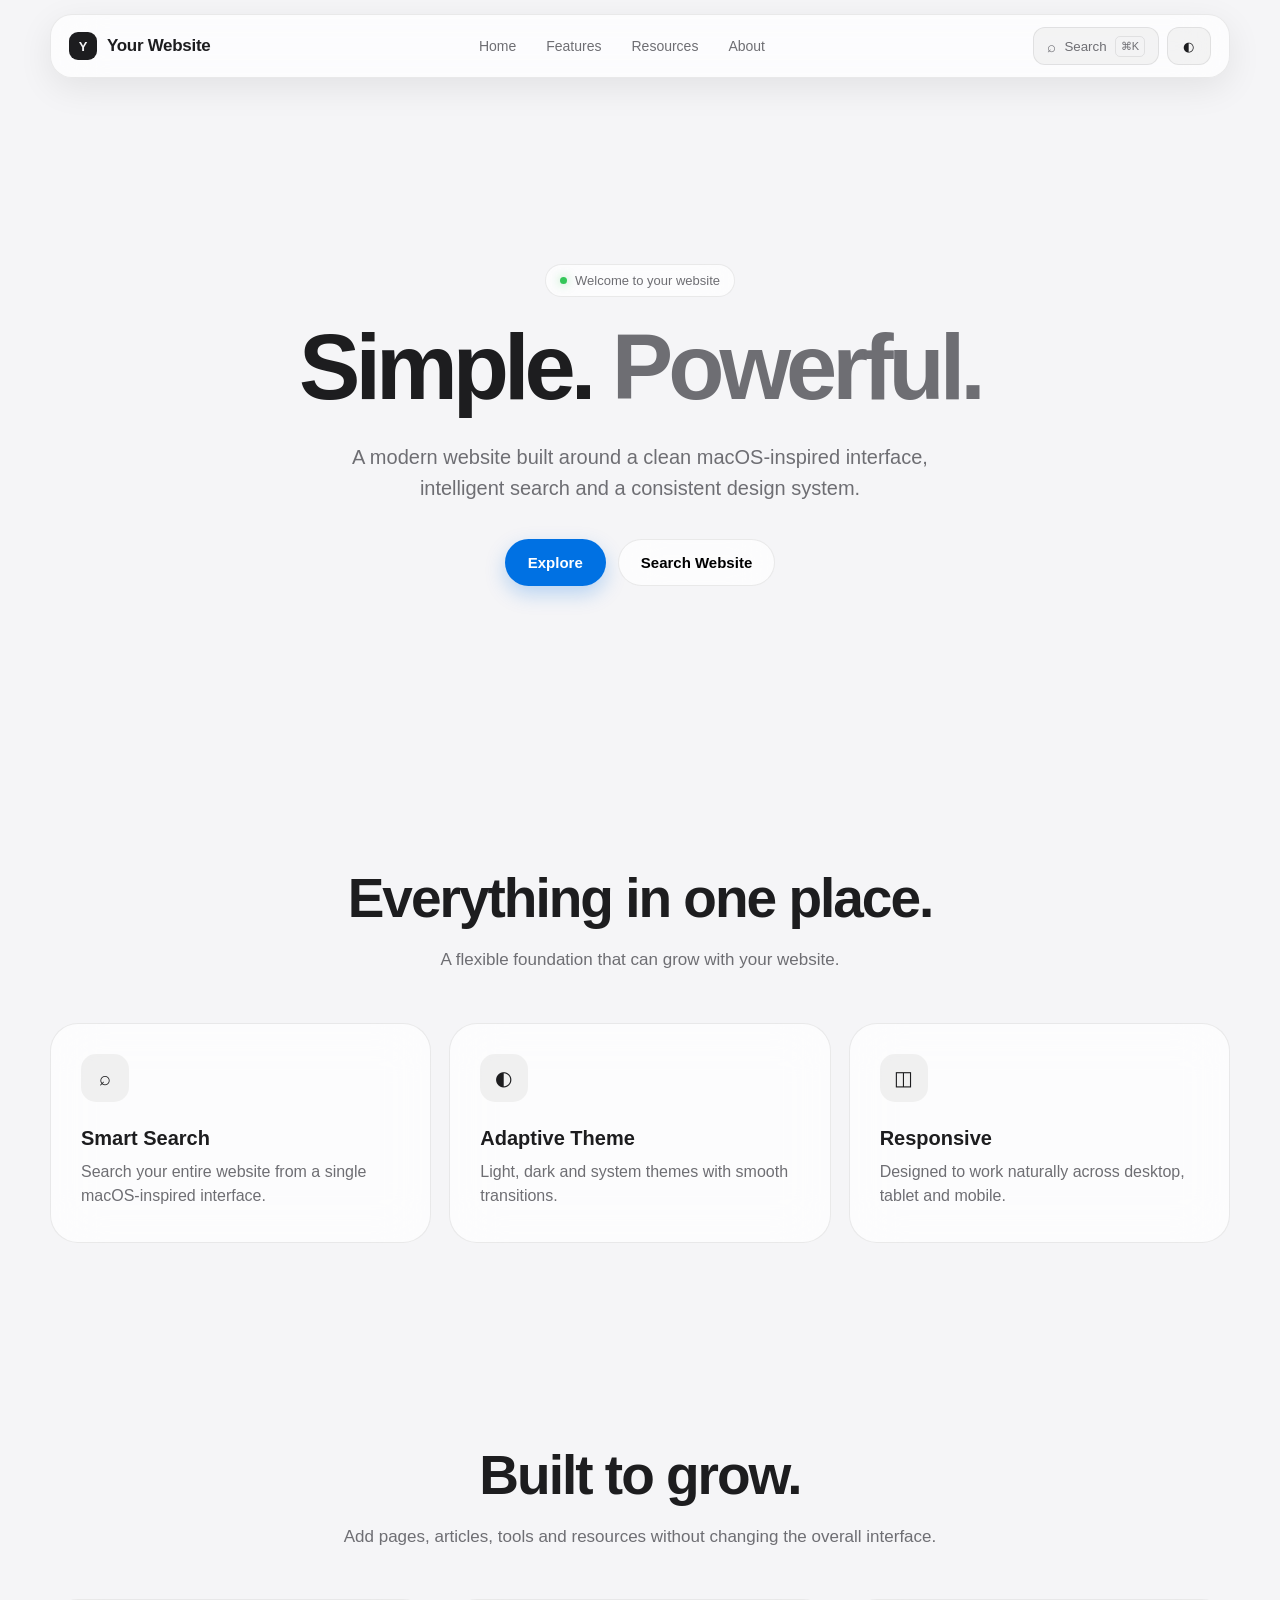
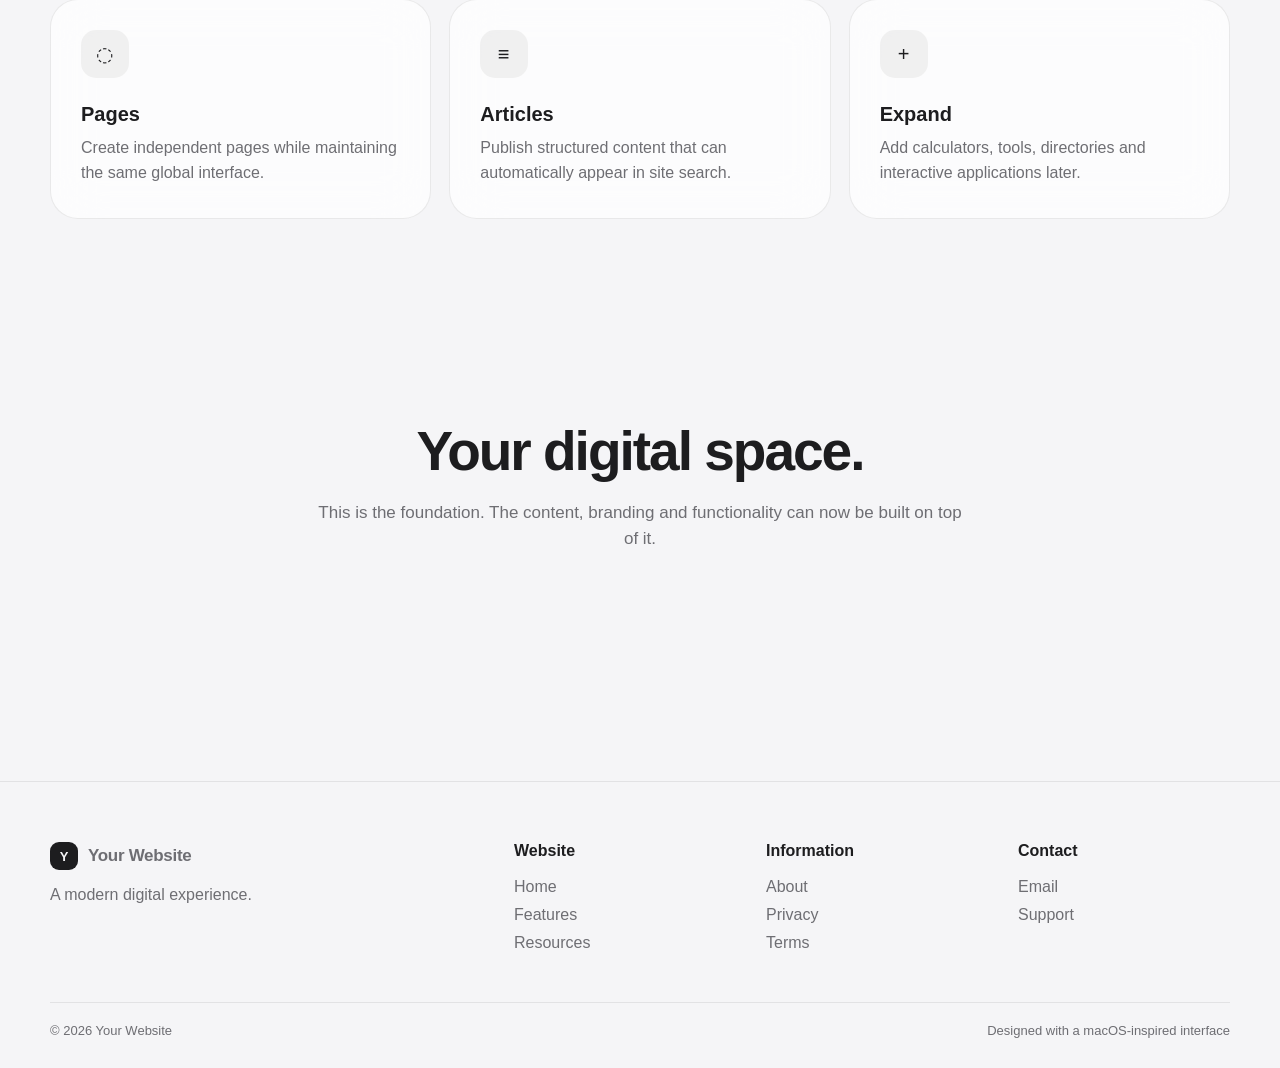
==== index.html @ 4a395e14 "a" ====
<!DOCTYPE html>
<html lang="en">
<head>

<meta charset="UTF-8">

<meta name="viewport"
      content="width=device-width, initial-scale=1.0">

<meta name="description"
      content="Your website description">

<title>Your Website</title>

<style>

/* =========================================================
   GLOBAL DESIGN SYSTEM
   ========================================================= */

:root {

    --bg: #f5f5f7;
    --surface: rgba(255,255,255,0.72);
    --surface-solid: #ffffff;

    --text: #1d1d1f;
    --secondary: #6e6e73;

    --border: rgba(0,0,0,0.08);

    --accent: #0071e3;
    --accent-hover: #0077ed;

    --shadow:
        0 10px 35px rgba(0,0,0,0.08);

    --radius-large: 28px;
    --radius-medium: 20px;
    --radius-small: 14px;

    --nav-height: 64px;

    --transition:
        0.35s cubic-bezier(.2,.8,.2,1);
}


/* DARK MODE */

[data-theme="dark"] {

    --bg: #000000;

    --surface:
        rgba(28,28,30,0.72);

    --surface-solid:
        #1c1c1e;

    --text:
        #f5f5f7;

    --secondary:
        #98989d;

    --border:
        rgba(255,255,255,0.10);

    --accent:
        #2997ff;

    --accent-hover:
        #4aa8ff;

    --shadow:
        0 10px 40px rgba(0,0,0,0.45);
}


/* =========================================================
   RESET
   ========================================================= */

* {
    box-sizing: border-box;
}

html {
    scroll-behavior: smooth;
}

body {

    margin: 0;

    font-family:
        -apple-system,
        BlinkMacSystemFont,
        "SF Pro Display",
        "SF Pro Text",
        "Helvetica Neue",
        Arial,
        sans-serif;

    background:
        var(--bg);

    color:
        var(--text);

    transition:
        background var(--transition),
        color var(--transition);

    min-height: 100vh;
}


/* =========================================================
   LINKS
   ========================================================= */

a {

    color: inherit;

    text-decoration: none;

}


/* =========================================================
   MAIN CONTAINER
   ========================================================= */

.container {

    width:
        min(1180px, calc(100% - 40px));

    margin:
        0 auto;

}


/* =========================================================
   NAVIGATION
   ========================================================= */

.nav-wrapper {

    position:
        sticky;

    top:
        14px;

    z-index:
        1000;

    padding:
        0 20px;

}


.nav {

    height:
        var(--nav-height);

    max-width:
        1180px;

    margin:
        auto;

    display:
        flex;

    align-items:
        center;

    justify-content:
        space-between;

    padding:
        0 18px;

    background:
        var(--surface);

    backdrop-filter:
        blur(25px)
        saturate(180%);

    -webkit-backdrop-filter:
        blur(25px)
        saturate(180%);

    border:
        1px solid var(--border);

    border-radius:
        22px;

    box-shadow:
        var(--shadow);

    transition:
        all var(--transition);

}


/* =========================================================
   LOGO
   ========================================================= */

.logo {

    display:
        flex;

    align-items:
        center;

    gap:
        10px;

    font-weight:
        650;

    font-size:
        17px;

    letter-spacing:
        -0.3px;

}


.logo-mark {

    width:
        28px;

    height:
        28px;

    border-radius:
        9px;

    display:
        flex;

    align-items:
        center;

    justify-content:
        center;

    background:
        var(--text);

    color:
        var(--bg);

    font-size:
        13px;

    font-weight:
        700;

}


/* =========================================================
   DESKTOP MENU
   ========================================================= */

.menu {

    display:
        flex;

    align-items:
        center;

    gap:
        4px;

}


.menu a {

    padding:
        9px 13px;

    border-radius:
        12px;

    font-size:
        14px;

    color:
        var(--secondary);

    transition:
        all 0.25s ease;

}


.menu a:hover {

    background:
        rgba(127,127,127,0.10);

    color:
        var(--text);

}


/* =========================================================
   RIGHT CONTROLS
   ========================================================= */

.nav-actions {

    display:
        flex;

    align-items:
        center;

    gap:
        8px;

}


/* =========================================================
   SEARCH BUTTON
   ========================================================= */

.search-button {

    height:
        38px;

    padding:
        0 13px;

    display:
        flex;

    align-items:
        center;

    gap:
        8px;

    border:
        1px solid var(--border);

    background:
        rgba(127,127,127,0.08);

    color:
        var(--secondary);

    border-radius:
        12px;

    cursor:
        pointer;

    transition:
        all 0.25s ease;

}


.search-button:hover {

    background:
        rgba(127,127,127,0.15);

    color:
        var(--text);

}


.search-icon {

    font-size:
        15px;

}


.shortcut {

    font-size:
        11px;

    padding:
        3px 5px;

    border:
        1px solid var(--border);

    border-radius:
        5px;

}


/* =========================================================
   THEME TOGGLE
   ========================================================= */

.theme-toggle {

    width:
        44px;

    height:
        38px;

    border:
        1px solid var(--border);

    background:
        rgba(127,127,127,0.08);

    border-radius:
        12px;

    display:
        flex;

    align-items:
        center;

    justify-content:
        center;

    cursor:
        pointer;

    color:
        var(--text);

    transition:
        all 0.25s ease;

}


.theme-toggle:hover {

    transform:
        scale(1.05);

    background:
        rgba(127,127,127,0.15);

}


/* =========================================================
   MOBILE BUTTON
   ========================================================= */

.mobile-menu-button {

    display:
        none;

    width:
        40px;

    height:
        38px;

    border:
        1px solid var(--border);

    background:
        rgba(127,127,127,0.08);

    border-radius:
        12px;

    cursor:
        pointer;

    color:
        var(--text);

}


/* =========================================================
   HERO
   ========================================================= */

.hero {

    min-height:
        78vh;

    display:
        flex;

    align-items:
        center;

    text-align:
        center;

    padding:
        100px 0 80px;

}


.hero-content {

    max-width:
        850px;

    margin:
        auto;

}


.eyebrow {

    display:
        inline-flex;

    align-items:
        center;

    gap:
        8px;

    padding:
        8px 14px;

    border:
        1px solid var(--border);

    background:
        var(--surface);

    backdrop-filter:
        blur(15px);

    border-radius:
        999px;

    font-size:
        13px;

    color:
        var(--secondary);

    margin-bottom:
        25px;

}


.status-dot {

    width:
        7px;

    height:
        7px;

    border-radius:
        50%;

    background:
        #34c759;

    box-shadow:
        0 0 10px rgba(52,199,89,0.5);

}


.hero h1 {

    margin:
        0;

    font-size:
        clamp(48px, 8vw, 92px);

    line-height:
        0.98;

    letter-spacing:
        -5px;

    font-weight:
        700;

}


.hero h1 span {

    color:
        var(--secondary);

}


.hero p {

    max-width:
        650px;

    margin:
        30px auto;

    font-size:
        20px;

    line-height:
        1.55;

    color:
        var(--secondary);

}


/* =========================================================
   HERO BUTTONS
   ========================================================= */

.hero-buttons {

    display:
        flex;

    justify-content:
        center;

    gap:
        12px;

    margin-top:
        35px;

}


.button {

    padding:
        14px 22px;

    border-radius:
        999px;

    border:
        1px solid var(--border);

    font-size:
        15px;

    font-weight:
        600;

    transition:
        all 0.3s cubic-bezier(.2,.8,.2,1);

}


.button:hover {

    transform:
        translateY(-2px);

}


.button-primary {

    background:
        var(--accent);

    color:
        white;

    border-color:
        transparent;

    box-shadow:
        0 8px 20px rgba(0,113,227,0.25);

}


.button-primary:hover {

    background:
        var(--accent-hover);

}


.button-secondary {

    background:
        var(--surface);

    backdrop-filter:
        blur(20px);

}


/* =========================================================
   SEARCH PANEL
   ========================================================= */

.search-overlay {

    position:
        fixed;

    inset:
        0;

    z-index:
        5000;

    display:
        none;

    align-items:
        flex-start;

    justify-content:
        center;

    padding-top:
        120px;

    background:
        rgba(0,0,0,0.35);

    backdrop-filter:
        blur(15px);

}


.search-overlay.active {

    display:
        flex;

}


.search-panel {

    width:
        min(680px, calc(100% - 30px));

    background:
        var(--surface-solid);

    border:
        1px solid var(--border);

    border-radius:
        24px;

    box-shadow:
        0 30px 100px rgba(0,0,0,0.25);

    overflow:
        hidden;

    animation:
        searchOpen .3s ease;

}


@keyframes searchOpen {

    from {

        opacity: 0;

        transform:
            translateY(-20px)
            scale(.97);

    }

    to {

        opacity: 1;

        transform:
            translateY(0)
            scale(1);

    }

}


.search-input-wrapper {

    display:
        flex;

    align-items:
        center;

    gap:
        12px;

    padding:
        18px 20px;

    border-bottom:
        1px solid var(--border);

}


.search-input {

    flex:
        1;

    border:
        none;

    outline:
        none;

    background:
        transparent;

    color:
        var(--text);

    font-size:
        18px;

}


.search-results {

    max-height:
        400px;

    overflow:
        auto;

}


.search-result {

    display:
        block;

    padding:
        16px 20px;

    border-bottom:
        1px solid var(--border);

    transition:
        background .2s ease;

}


.search-result:hover {

    background:
        rgba(127,127,127,.08);

}


.search-result-title {

    font-weight:
        600;

}


.search-result-description {

    margin-top:
        4px;

    color:
        var(--secondary);

    font-size:
        13px;

}


/* =========================================================
   CONTENT CARDS
   ========================================================= */

.section {

    padding:
        100px 0;

}


.section-heading {

    text-align:
        center;

    max-width:
        650px;

    margin:
        0 auto 50px;

}


.section-heading h2 {

    margin:
        0 0 15px;

    font-size:
        clamp(34px, 5vw, 55px);

    letter-spacing:
        -2px;

}


.section-heading p {

    color:
        var(--secondary);

    font-size:
        17px;

    line-height:
        1.5;

}


.cards {

    display:
        grid;

    grid-template-columns:
        repeat(3, 1fr);

    gap:
        18px;

}


.card {

    padding:
        30px;

    min-height:
        220px;

    border:
        1px solid var(--border);

    background:
        var(--surface);

    backdrop-filter:
        blur(25px);

    border-radius:
        var(--radius-large);

    transition:
        all .35s cubic-bezier(.2,.8,.2,1);

}


.card:hover {

    transform:
        translateY(-6px);

    box-shadow:
        var(--shadow);

}


.card-icon {

    width:
        48px;

    height:
        48px;

    border-radius:
        15px;

    display:
        flex;

    align-items:
        center;

    justify-content:
        center;

    background:
        rgba(127,127,127,.10);

    margin-bottom:
        25px;

    font-size:
        20px;

}


.card h3 {

    margin:
        0 0 10px;

    font-size:
        20px;

}


.card p {

    margin:
        0;

    color:
        var(--secondary);

    line-height:
        1.55;

}


/* =========================================================
   FOOTER
   ========================================================= */

footer {

    margin-top:
        80px;

    padding:
        60px 0 30px;

    border-top:
        1px solid var(--border);

    color:
        var(--secondary);

}


.footer-grid {

    display:
        grid;

    grid-template-columns:
        2fr 1fr 1fr 1fr;

    gap:
        40px;

}


.footer-column {

    display:
        flex;

    flex-direction:
        column;

    gap:
        10px;

}


.footer-title {

    color:
        var(--text);

    font-weight:
        600;

    margin-bottom:
        8px;

}


.footer-column a:hover {

    color:
        var(--text);

}


.footer-bottom {

    margin-top:
        50px;

    padding-top:
        20px;

    border-top:
        1px solid var(--border);

    display:
        flex;

    justify-content:
        space-between;

    gap:
        20px;

    font-size:
        13px;

}


/* =========================================================
   MOBILE
   ========================================================= */

@media (max-width: 850px) {

    .menu {

        display:
            none;

        position:
            absolute;

        top:
            70px;

        left:
            20px;

        right:
            20px;

        padding:
            12px;

        flex-direction:
            column;

        align-items:
            stretch;

        background:
            var(--surface-solid);

        border:
            1px solid var(--border);

        border-radius:
            20px;

        box-shadow:
            var(--shadow);

    }


    .menu.active {

        display:
            flex;

    }


    .menu a {

        padding:
            14px;

    }


    .mobile-menu-button {

        display:
            block;

    }


    .search-button {

        display:
            none;

    }


    .hero {

        min-height:
            70vh;

        padding-top:
            80px;

    }


    .hero h1 {

        letter-spacing:
            -3px;

    }


    .hero p {

        font-size:
            17px;

    }


    .hero-buttons {

        flex-direction:
            column;

        align-items:
            center;

    }


    .button {

        width:
            min(280px, 100%);

    }


    .cards {

        grid-template-columns:
            1fr;

    }


    .footer-grid {

        grid-template-columns:
            1fr 1fr;

    }


    .footer-bottom {

        flex-direction:
            column;

    }

}


@media (max-width: 500px) {

    .container {

        width:
            min(100% - 28px, 1180px);

    }


    .nav-wrapper {

        padding:
            0 10px;

    }


    .nav {

        padding:
            0 12px;

    }


    .logo {

        font-size:
            15px;

    }


    .theme-toggle {

        width:
            38px;

    }


    .hero {

        padding:
            70px 0;

    }


    .hero h1 {

        font-size:
            48px;

    }


    .section {

        padding:
            70px 0;

    }


    .footer-grid {

        grid-template-columns:
            1fr;

    }

}

</style>

</head>


<body>


<!-- =====================================================
     NAVIGATION
     ===================================================== -->

<div class="nav-wrapper">

<header class="nav">

    <a href="/" class="logo">

        <span class="logo-mark">
            Y
        </span>

        <span>
            Your Website
        </span>

    </a>


    <nav class="menu" id="menu">

        <a href="/">
            Home
        </a>

        <a href="#features">
            Features
        </a>

        <a href="#resources">
            Resources
        </a>

        <a href="#about">
            About
        </a>

    </nav>


    <div class="nav-actions">

        <button
            class="search-button"
            id="searchButton">

            <span class="search-icon">
                ⌕
            </span>

            Search

            <span class="shortcut">
                ⌘K
            </span>

        </button>


        <button
            class="theme-toggle"
            id="themeToggle"
            aria-label="Change theme">

            <span id="themeIcon">
                ◐
            </span>

        </button>


        <button
            class="mobile-menu-button"
            id="mobileMenuButton"
            aria-label="Open menu">

            ☰

        </button>

    </div>

</header>

</div>



<!-- =====================================================
     HERO
     ===================================================== -->

<main>


<section class="hero">

    <div class="container">

        <div class="hero-content">

            <div class="eyebrow">

                <span class="status-dot"></span>

                Welcome to your website

            </div>


            <h1>

                Simple.
                <span>
                    Powerful.
                </span>

            </h1>


            <p>

                A modern website built around a clean
                macOS-inspired interface, intelligent
                search and a consistent design system.

            </p>


            <div class="hero-buttons">

                <a
                    href="#features"
                    class="button button-primary">

                    Explore

                </a>


                <button
                    class="button button-secondary"
                    id="heroSearch">

                    Search Website

                </button>

            </div>

        </div>

    </div>

</section>



<!-- =====================================================
     FEATURES
     ===================================================== -->

<section
    class="section"
    id="features">

    <div class="container">

        <div class="section-heading">

            <h2>
                Everything in one place.
            </h2>

            <p>

                A flexible foundation that can grow
                with your website.

            </p>

        </div>


        <div class="cards">


            <article class="card">

                <div class="card-icon">
                    ⌕
                </div>

                <h3>
                    Smart Search
                </h3>

                <p>

                    Search your entire website from
                    a single macOS-inspired interface.

                </p>

            </article>



            <article class="card">

                <div class="card-icon">
                    ◐
                </div>

                <h3>
                    Adaptive Theme
                </h3>

                <p>

                    Light, dark and system themes
                    with smooth transitions.

                </p>

            </article>



            <article class="card">

                <div class="card-icon">
                    ◫
                </div>

                <h3>
                    Responsive
                </h3>

                <p>

                    Designed to work naturally across
                    desktop, tablet and mobile.

                </p>

            </article>


        </div>

    </div>

</section>



<!-- =====================================================
     RESOURCES
     ===================================================== -->

<section
    class="section"
    id="resources">

    <div class="container">

        <div class="section-heading">

            <h2>
                Built to grow.
            </h2>

            <p>

                Add pages, articles, tools and resources
                without changing the overall interface.

            </p>

        </div>


        <div class="cards">


            <article class="card">

                <div class="card-icon">
                    ◌
                </div>

                <h3>
                    Pages
                </h3>

                <p>
                    Create independent pages while
                    maintaining the same global interface.
                </p>

            </article>


            <article class="card">

                <div class="card-icon">
                    ≡
                </div>

                <h3>
                    Articles
                </h3>

                <p>
                    Publish structured content that can
                    automatically appear in site search.
                </p>

            </article>


            <article class="card">

                <div class="card-icon">
                    +
                </div>

                <h3>
                    Expand
                </h3>

                <p>
                    Add calculators, tools, directories
                    and interactive applications later.
                </p>

            </article>


        </div>

    </div>

</section>



<!-- =====================================================
     ABOUT
     ===================================================== -->

<section
    class="section"
    id="about">

    <div class="container">

        <div class="section-heading">

            <h2>
                Your digital space.
            </h2>

            <p>

                This is the foundation. The content,
                branding and functionality can now be
                built on top of it.

            </p>

        </div>

    </div>

</section>


</main>



<!-- =====================================================
     FOOTER
     ===================================================== -->

<footer>

<div class="container">


    <div class="footer-grid">


        <div>

            <div class="logo">

                <span class="logo-mark">
                    Y
                </span>

                <span>
                    Your Website
                </span>

            </div>

            <p>

                A modern digital experience.

            </p>

        </div>


        <div class="footer-column">

            <div class="footer-title">
                Website
            </div>

            <a href="/">
                Home
            </a>

            <a href="#features">
                Features
            </a>

            <a href="#resources">
                Resources
            </a>

        </div>


        <div class="footer-column">

            <div class="footer-title">
                Information
            </div>

            <a href="#about">
                About
            </a>

            <a href="#">
                Privacy
            </a>

            <a href="#">
                Terms
            </a>

        </div>


        <div class="footer-column">

            <div class="footer-title">
                Contact
            </div>

            <a href="mailto:hello@example.com">
                Email
            </a>

            <a href="#">
                Support
            </a>

        </div>


    </div>


    <div class="footer-bottom">

        <span>
            © 2026 Your Website
        </span>

        <span>
            Designed with a macOS-inspired interface
        </span>

    </div>


</div>

</footer>



<!-- =====================================================
     SEARCH OVERLAY
     ===================================================== -->

<div
    class="search-overlay"
    id="searchOverlay">

    <div class="search-panel">


        <div class="search-input-wrapper">

            <span>
                ⌕
            </span>

            <input
                type="search"
                class="search-input"
                id="searchInput"
                placeholder="Search this website..."
                autocomplete="off">

            <span class="shortcut">
                ESC
            </span>

        </div>


        <div
            class="search-results"
            id="searchResults">

            <div class="search-result">

                <div class="search-result-title">
                    Start typing to search
                </div>

                <div class="search-result-description">

                    Search pages, resources and articles.

                </div>

            </div>

        </div>


    </div>

</div>



<script>

/* =========================================================
   THEME SYSTEM
   ========================================================= */

const themeToggle =
    document.getElementById("themeToggle");

const themeIcon =
    document.getElementById("themeIcon");


function applyTheme(theme) {

    if (theme === "system") {

        document.documentElement
            .removeAttribute("data-theme");

        themeIcon.textContent = "◐";

        return;

    }


    document.documentElement
        .setAttribute("data-theme", theme);


    if (theme === "dark") {

        themeIcon.textContent = "☾";

    } else {

        themeIcon.textContent = "☀";

    }

}


let savedTheme =
    localStorage.getItem("site-theme")
    || "system";


applyTheme(savedTheme);



themeToggle.addEventListener(
    "click",
    () => {

        let current =
            localStorage.getItem("site-theme")
            || "system";


        let next;


        if (current === "system") {

            next = "dark";

        }

        else if (current === "dark") {

            next = "light";

        }

        else {

            next = "system";

        }


        localStorage.setItem(
            "site-theme",
            next
        );


        applyTheme(next);

    }
);


/* =========================================================
   MOBILE MENU
   ========================================================= */

const mobileMenuButton =
    document.getElementById(
        "mobileMenuButton"
    );

const menu =
    document.getElementById("menu");


mobileMenuButton.addEventListener(
    "click",
    () => {

        menu.classList.toggle("active");

    }
);


document.querySelectorAll(
    ".menu a"
).forEach(link => {

    link.addEventListener(
        "click",
        () => {

            menu.classList.remove("active");

        }
    );

});


/* =========================================================
   SEARCH
   ========================================================= */

const searchOverlay =
    document.getElementById(
        "searchOverlay"
    );

const searchInput =
    document.getElementById(
        "searchInput"
    );

const searchButton =
    document.getElementById(
        "searchButton"
    );

const heroSearch =
    document.getElementById(
        "heroSearch"
    );

const searchResults =
    document.getElementById(
        "searchResults"
    );


function openSearch() {

    searchOverlay.classList.add(
        "active"
    );

    setTimeout(
        () => searchInput.focus(),
        100
    );

}


function closeSearch() {

    searchOverlay.classList.remove(
        "active"
    );

    searchInput.value = "";

}


searchButton.addEventListener(
    "click",
    openSearch
);


heroSearch.addEventListener(
    "click",
    openSearch
);


searchOverlay.addEventListener(
    "click",
    event => {

        if (
            event.target ===
            searchOverlay
        ) {

            closeSearch();

        }

    }
);


document.addEventListener(
    "keydown",
    event => {

        /* Command + K / Control + K */

        if (
            (event.metaKey ||
             event.ctrlKey) &&
            event.key.toLowerCase() === "k"
        ) {

            event.preventDefault();

            openSearch();

        }


        /* Escape */

        if (
            event.key === "Escape"
        ) {

            closeSearch();

        }

    }
);


/* =========================================================
   DEMO SEARCH INDEX
   ========================================================= */

const searchIndex = [

    {
        title: "Home",
        description:
            "Main page of the website.",
        url: "/"
    },

    {
        title: "Features",
        description:
            "Explore the features of the website.",
        url: "#features"
    },

    {
        title: "Resources",
        description:
            "Browse available resources.",
        url: "#resources"
    },

    {
        title: "About",
        description:
            "Learn more about this website.",
        url: "#about"
    }

];


searchInput.addEventListener(
    "input",
    () => {

        const query =
            searchInput.value
                .toLowerCase()
                .trim();


        if (!query) {

            searchResults.innerHTML = `

                <div class="search-result">

                    <div class="search-result-title">
                        Start typing to search
                    </div>

                    <div class="search-result-description">
                        Search pages, resources and articles.
                    </div>

                </div>

            `;

            return;

        }


        const results =
            searchIndex.filter(item =>

                item.title
                    .toLowerCase()
                    .includes(query)

                ||

                item.description
                    .toLowerCase()
                    .includes(query)

            );


        if (!results.length) {

            searchResults.innerHTML = `

                <div class="search-result">

                    <div class="search-result-title">
                        No results
                    </div>

                    <div class="search-result-description">
                        Try a different search term.
                    </div>

                </div>

            `;

            return;

        }


        searchResults.innerHTML =
            results.map(item => `

                <a
                    class="search-result"
                    href="${item.url}">

                    <div
                        class="search-result-title">

                        ${item.title}

                    </div>

                    <div
                        class="search-result-description">

                        ${item.description}

                    </div>

                </a>

            `).join("");

    }
);

</script>


</body>
</html>
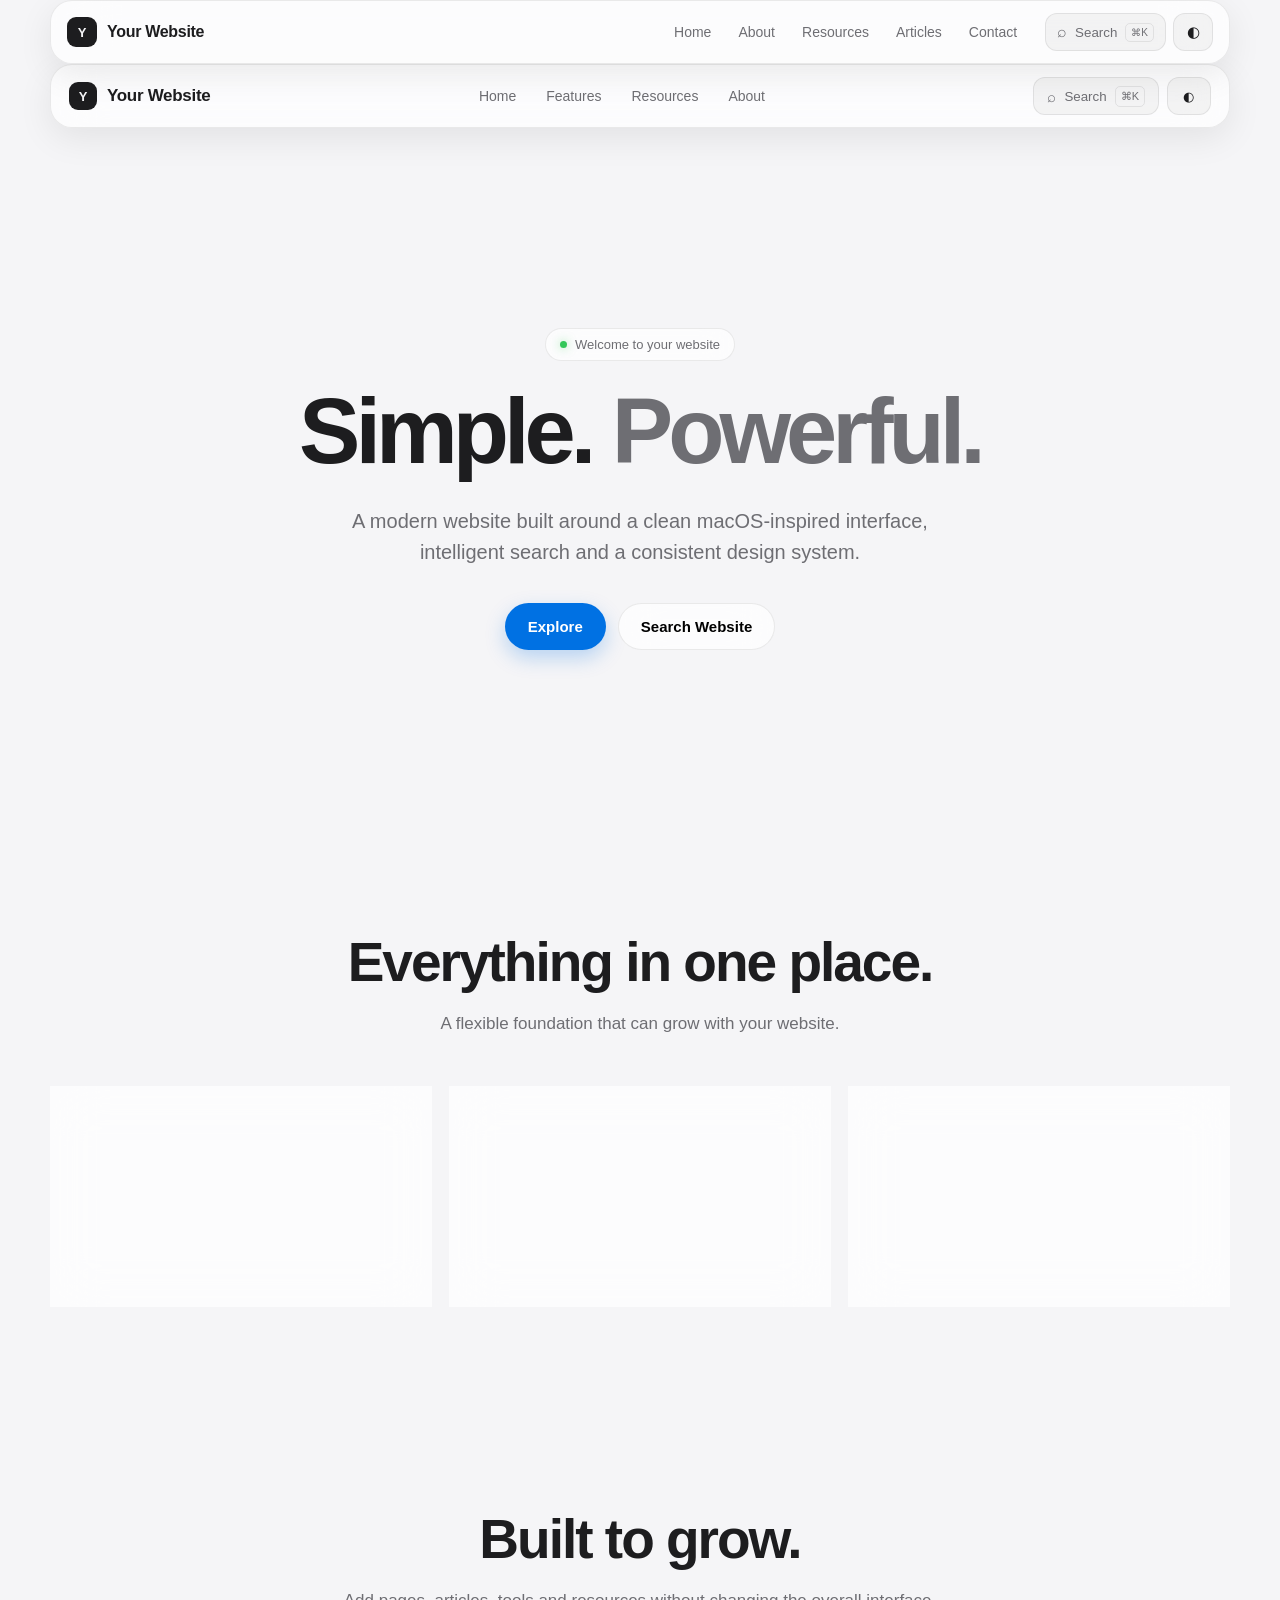
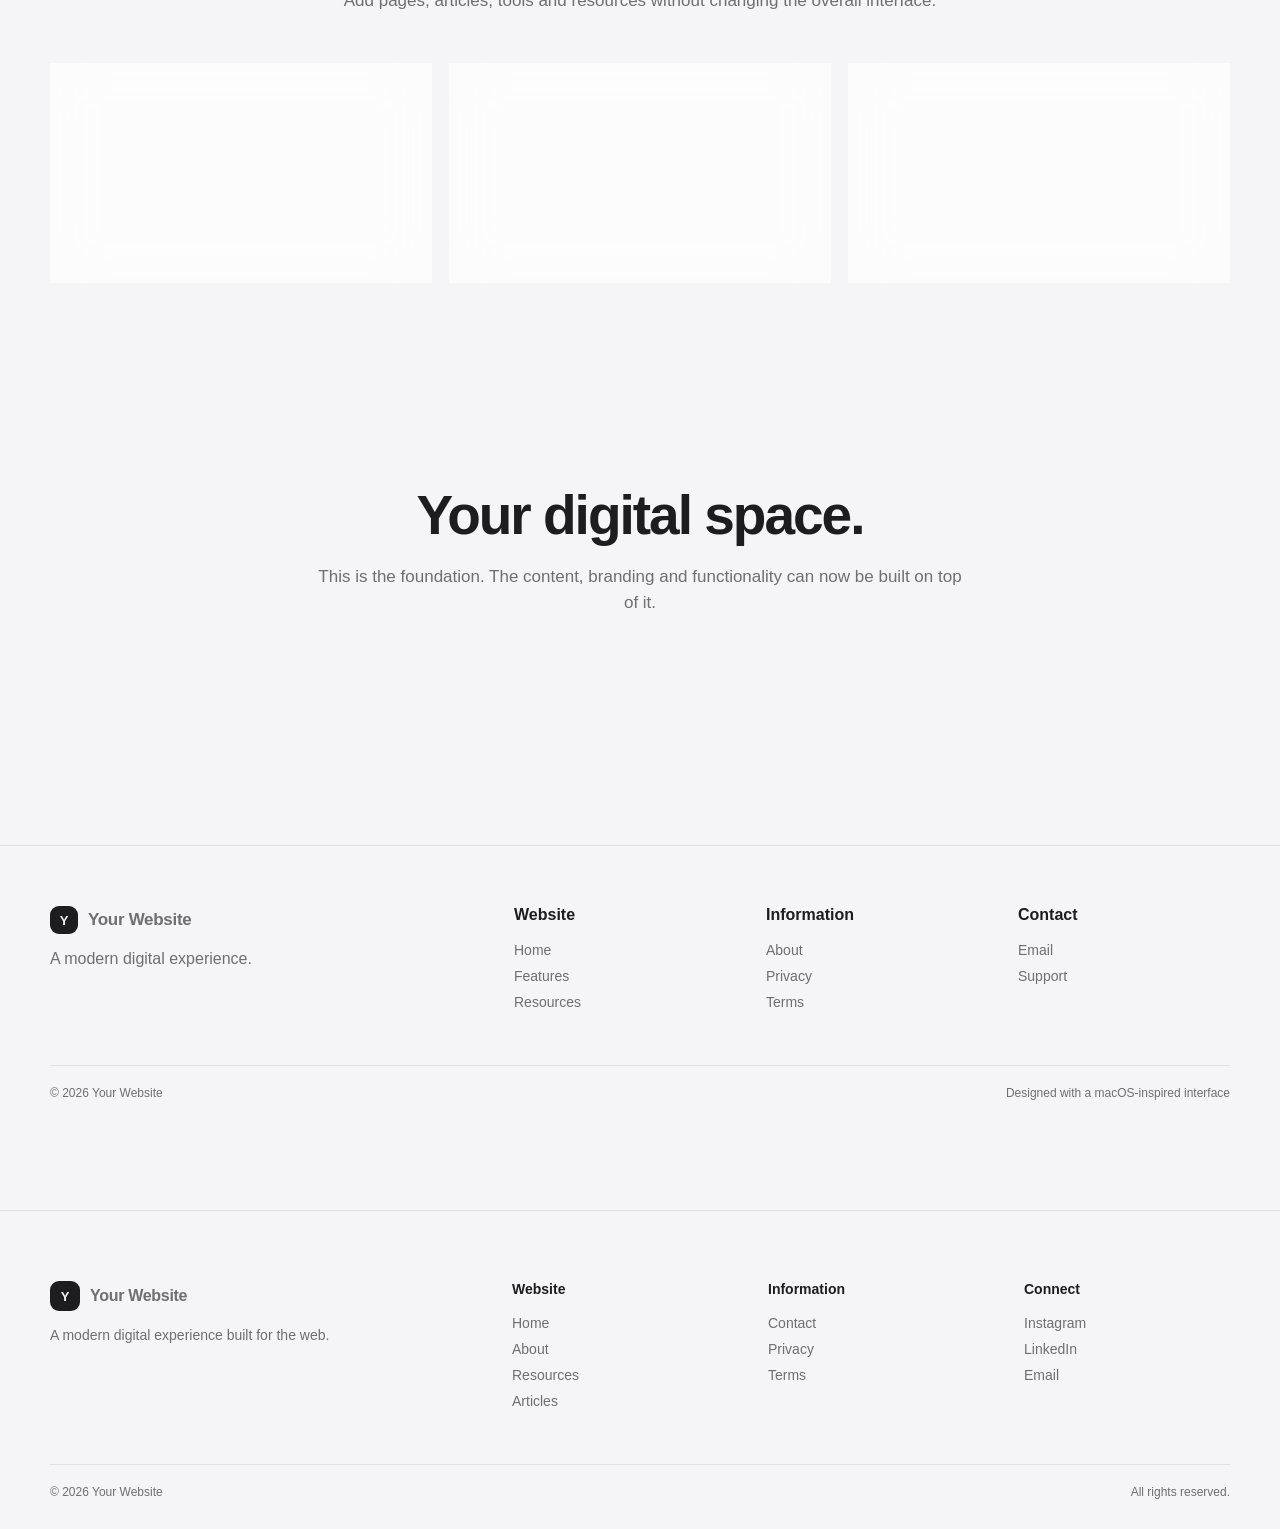
==== commit 2236fc6c: "a" ====
--- a/index.html
+++ b/index.html
@@ -1417,13 +1417,708 @@
     }
 
 }
-
+/* =========================================================
+   GLOBAL MACOS HEADER
+   ========================================================= */
+
+.site-nav-wrapper {
+
+    position: sticky;
+
+    top: 14px;
+
+    z-index: 2000;
+
+    padding: 0 20px;
+
+}
+
+
+.site-nav {
+
+    width: min(
+        1180px,
+        calc(100% - 0px)
+    );
+
+    height: 64px;
+
+    margin: auto;
+
+    display: flex;
+
+    align-items: center;
+
+    justify-content: space-between;
+
+    padding: 0 16px;
+
+    background:
+        var(--surface);
+
+    backdrop-filter:
+        blur(30px)
+        saturate(180%);
+
+    -webkit-backdrop-filter:
+        blur(30px)
+        saturate(180%);
+
+    border:
+        1px solid var(--border);
+
+    border-radius:
+        22px;
+
+    box-shadow:
+        var(--shadow);
+
+}
+
+
+/* =========================================================
+   BRAND
+   ========================================================= */
+
+.site-brand {
+
+    display: flex;
+
+    align-items: center;
+
+    gap: 10px;
+
+    flex-shrink: 0;
+
+}
+
+
+.brand-icon {
+
+    width: 30px;
+
+    height: 30px;
+
+    display: flex;
+
+    align-items: center;
+
+    justify-content: center;
+
+    border-radius: 9px;
+
+    background: var(--text);
+
+    color: var(--bg);
+
+    font-size: 13px;
+
+    font-weight: 700;
+
+}
+
+
+.brand-name {
+
+    font-size: 16px;
+
+    font-weight: 600;
+
+    letter-spacing: -0.3px;
+
+}
+
+
+/* =========================================================
+   MENU
+   ========================================================= */
+
+.site-menu {
+
+    display: flex;
+
+    align-items: center;
+
+    gap: 3px;
+
+    margin-left: auto;
+
+    margin-right: 16px;
+
+}
+
+
+.nav-link {
+
+    padding:
+        9px 12px;
+
+    border-radius:
+        10px;
+
+    color:
+        var(--secondary);
+
+    font-size:
+        14px;
+
+    transition:
+        all .25s ease;
+
+}
+
+
+.nav-link:hover {
+
+    color:
+        var(--text);
+
+    background:
+        rgba(127,127,127,.10);
+
+}
+
+
+/* =========================================================
+   NAV CONTROLS
+   ========================================================= */
+
+.nav-controls {
+
+    display:
+        flex;
+
+    align-items:
+        center;
+
+    gap:
+        7px;
+
+}
+
+
+.nav-control {
+
+    height:
+        38px;
+
+    border:
+        1px solid var(--border);
+
+    background:
+        rgba(127,127,127,.08);
+
+    color:
+        var(--text);
+
+    border-radius:
+        12px;
+
+    cursor:
+        pointer;
+
+    transition:
+        all .25s ease;
+
+}
+
+
+.nav-control:hover {
+
+    background:
+        rgba(127,127,127,.15);
+
+    transform:
+        translateY(-1px);
+
+}
+
+
+.search-trigger {
+
+    display:
+        flex;
+
+    align-items:
+        center;
+
+    gap:
+        8px;
+
+    padding:
+        0 11px;
+
+    color:
+        var(--secondary);
+
+}
+
+
+.control-icon {
+
+    font-size:
+        16px;
+
+}
+
+
+.keyboard-shortcut {
+
+    font-size:
+        10px;
+
+    padding:
+        3px 5px;
+
+    border:
+        1px solid var(--border);
+
+    border-radius:
+        5px;
+
+}
+
+
+.theme-trigger {
+
+    width:
+        40px;
+
+    display:
+        flex;
+
+    align-items:
+        center;
+
+    justify-content:
+        center;
+
+    font-size:
+        15px;
+
+}
+
+
+.mobile-trigger {
+
+    display:
+        none;
+
+    width:
+        40px;
+
+    align-items:
+        center;
+
+    justify-content:
+        center;
+
+}
+
+
+/* =========================================================
+   HAMBURGER
+   ========================================================= */
+
+.hamburger {
+
+    display:
+        flex;
+
+    flex-direction:
+        column;
+
+    gap:
+        4px;
+
+}
+
+
+.hamburger span {
+
+    display:
+        block;
+
+    width:
+        15px;
+
+    height:
+        1.5px;
+
+    background:
+        currentColor;
+
+    border-radius:
+        2px;
+
+    transition:
+        transform .3s ease;
+
+}
+
+
+.mobile-trigger.active
+.hamburger span:nth-child(1) {
+
+    transform:
+        translateY(5.5px)
+        rotate(45deg);
+
+}
+
+
+.mobile-trigger.active
+.hamburger span:nth-child(2) {
+
+    opacity:
+        0;
+
+}
+
+
+.mobile-trigger.active
+.hamburger span:nth-child(3) {
+
+    transform:
+        translateY(-5.5px)
+        rotate(-45deg);
+
+}
+
+
+/* =========================================================
+   MOBILE NAV
+   ========================================================= */
+
+.mobile-navigation {
+
+    display:
+        none;
+
+}
+
+
+@media (max-width: 850px) {
+
+
+    .site-nav-wrapper {
+
+        padding:
+            0 10px;
+
+    }
+
+
+    .site-menu {
+
+        display:
+            none;
+
+    }
+
+
+    .mobile-trigger {
+
+        display:
+            flex;
+
+    }
+
+
+    .mobile-navigation {
+
+        width:
+            calc(100% - 20px);
+
+        margin:
+            10px auto 0;
+
+        padding:
+            10px;
+
+        background:
+            var(--surface-solid);
+
+        border:
+            1px solid var(--border);
+
+        border-radius:
+            20px;
+
+        box-shadow:
+            var(--shadow);
+
+        backdrop-filter:
+            blur(25px);
+
+        opacity:
+            0;
+
+        transform:
+            translateY(-10px);
+
+        pointer-events:
+            none;
+
+        transition:
+            all .3s ease;
+
+    }
+
+
+    .mobile-navigation.open {
+
+        display:
+            flex;
+
+        flex-direction:
+            column;
+
+        opacity:
+            1;
+
+        transform:
+            translateY(0);
+
+        pointer-events:
+            auto;
+
+    }
+
+
+    .mobile-navigation a,
+    .mobile-search-trigger {
+
+        padding:
+            14px;
+
+        border:
+            none;
+
+        background:
+            transparent;
+
+        color:
+            var(--text);
+
+        text-align:
+            left;
+
+        font-size:
+            15px;
+
+        border-radius:
+            12px;
+
+        cursor:
+            pointer;
+
+    }
+
+
+    .mobile-navigation a:hover,
+    .mobile-search-trigger:hover {
+
+        background:
+            rgba(127,127,127,.10);
+
+    }
+
+
+    .search-trigger {
+
+        display:
+            none;
+
+    }
+
+}
+
+
+/* =========================================================
+   GLOBAL FOOTER
+   ========================================================= */
+
+.site-footer {
+
+    margin-top:
+        80px;
+
+    padding:
+        70px 0 30px;
+
+    border-top:
+        1px solid var(--border);
+
+    color:
+        var(--secondary);
+
+}
+
+
+.footer-container {
+
+    width:
+        min(1180px, calc(100% - 40px));
+
+    margin:
+        auto;
+
+}
+
+
+.footer-main {
+
+    display:
+        grid;
+
+    grid-template-columns:
+        2fr 1fr 1fr 1fr;
+
+    gap:
+        50px;
+
+}
+
+
+.footer-brand p {
+
+    max-width:
+        280px;
+
+    line-height:
+        1.5;
+
+    font-size:
+        14px;
+
+}
+
+
+.footer-column {
+
+    display:
+        flex;
+
+    flex-direction:
+        column;
+
+    gap:
+        10px;
+
+}
+
+
+.footer-column h3 {
+
+    margin:
+        0 0 8px;
+
+    color:
+        var(--text);
+
+    font-size:
+        14px;
+
+}
+
+
+.footer-column a {
+
+    color:
+        var(--secondary);
+
+    font-size:
+        14px;
+
+    transition:
+        color .2s ease;
+
+}
+
+
+.footer-column a:hover {
+
+    color:
+        var(--text);
+
+}
+
+
+.footer-bottom {
+
+    display:
+        flex;
+
+    justify-content:
+        space-between;
+
+    gap:
+        20px;
+
+    margin-top:
+        55px;
+
+    padding-top:
+        20px;
+
+    border-top:
+        1px solid var(--border);
+
+    font-size:
+        12px;
+
+}
+
+
+@media (max-width: 700px) {
+
+    .footer-main {
+
+        grid-template-columns:
+            1fr 1fr;
+
+        gap:
+            35px;
+
+    }
+
+
+    .footer-brand {
+
+        grid-column:
+            1 / -1;
+
+    }
+
+
+    .footer-bottom {
+
+        flex-direction:
+            column;
+
+    }
+
+}
+
+
+@media (max-width: 450px) {
+
+    .footer-main {
+
+        grid-template-columns:
+            1fr;
+
+    }
+
+}
 </style>
 
 </head>
 
 
 <body>
+    <div id="global-header"></div>
 
 
 <!-- =====================================================
@@ -2376,6 +3071,8 @@
 
 </script>
 
-
+<div id="global-footer"></div>
+
+<script src="/assets/js/layout.js"></script>
 </body>
 </html>
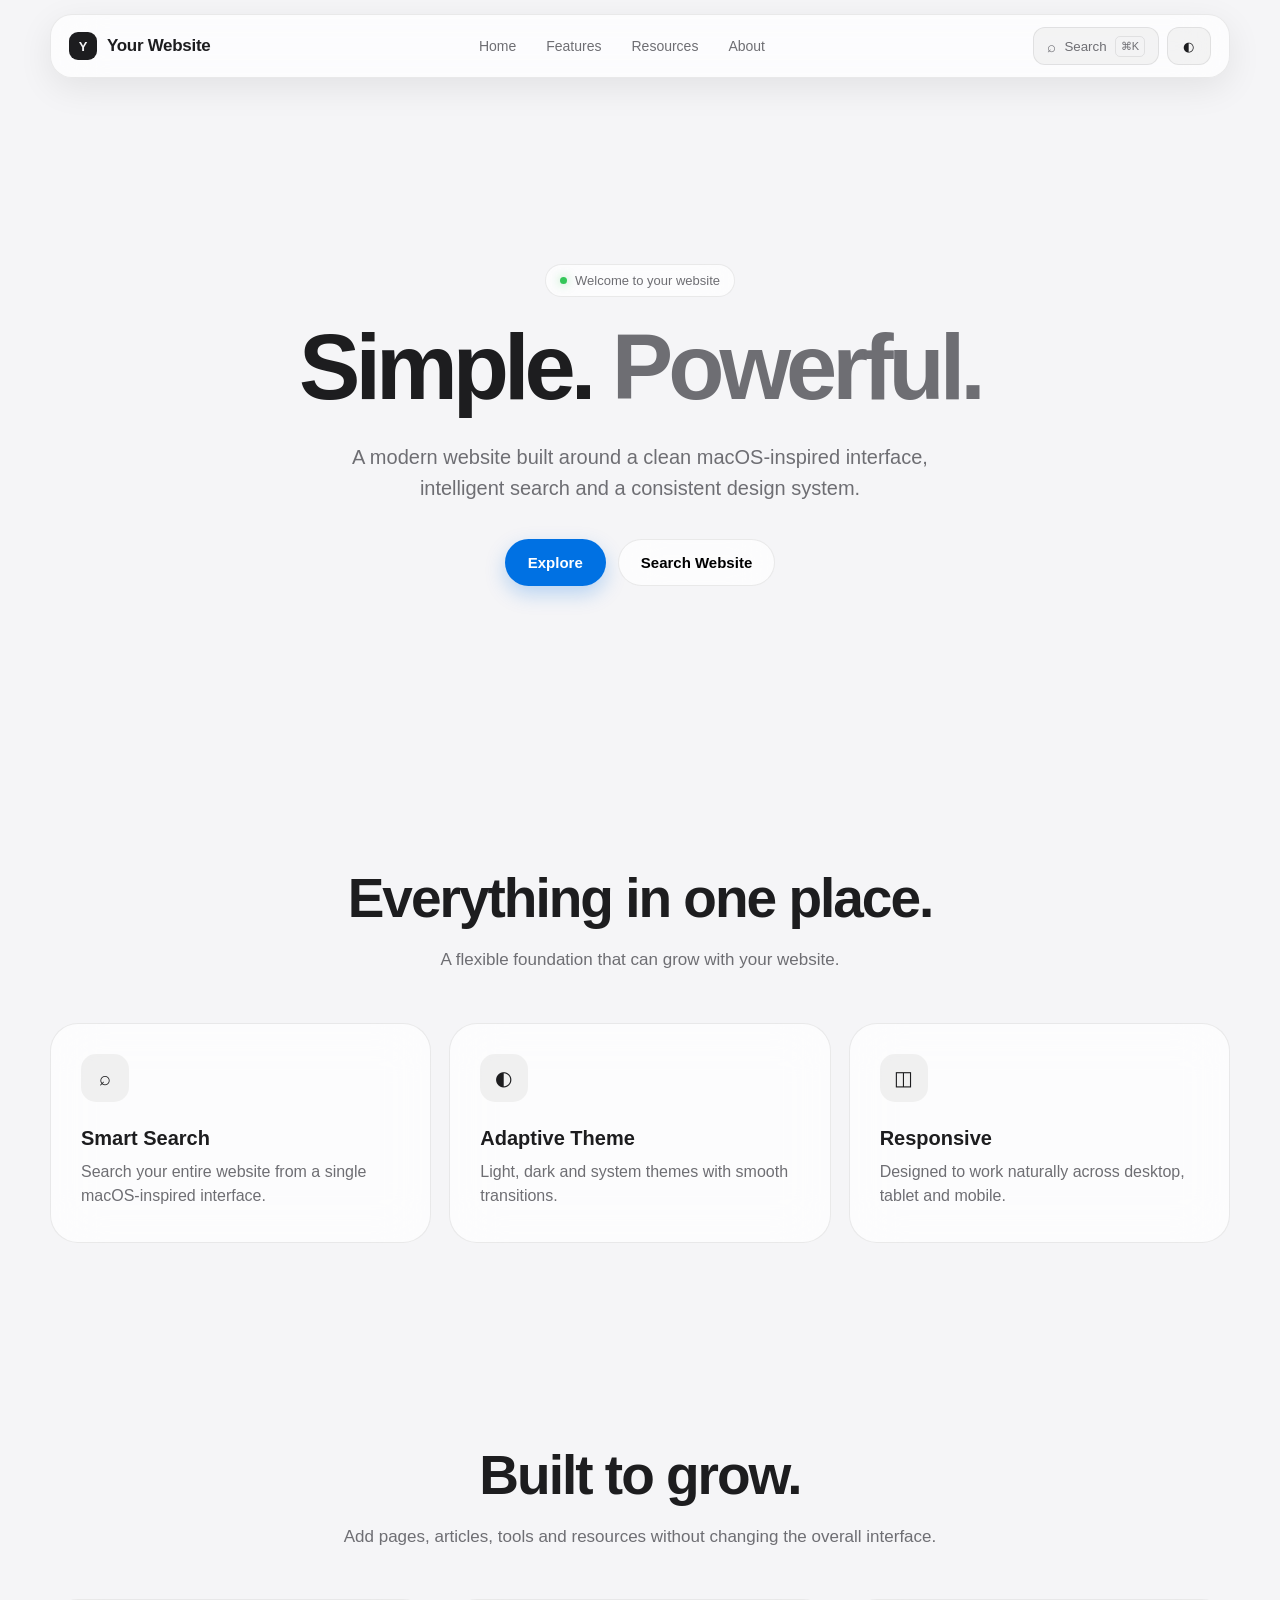
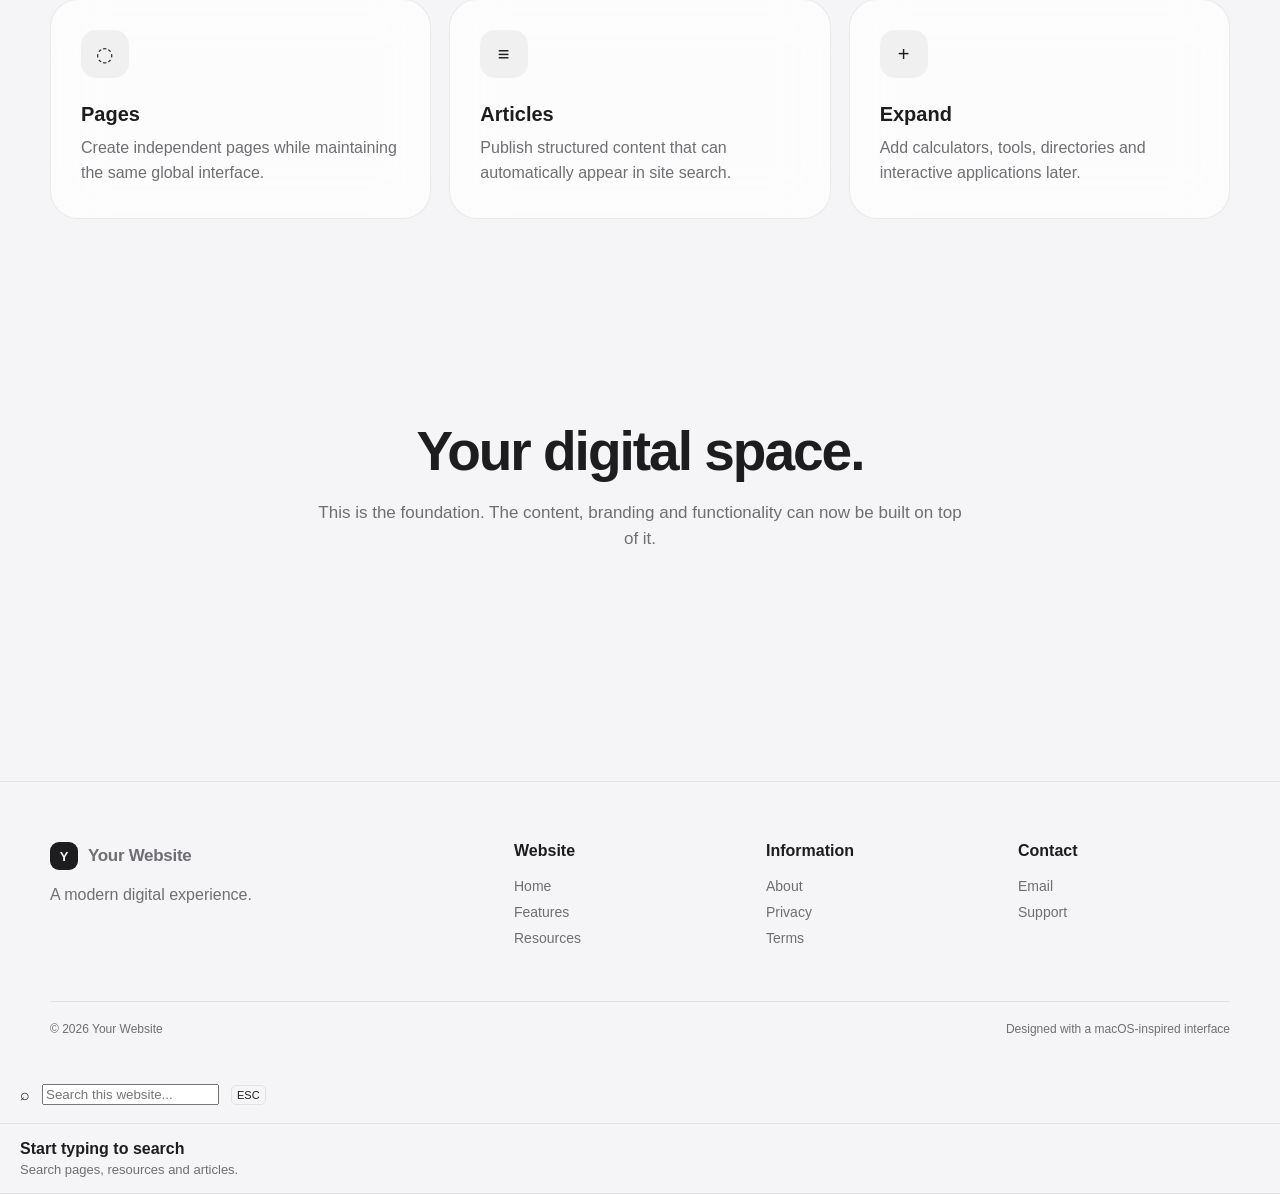
==== commit 5d753fb9: "a" ====
--- a/index.html
+++ b/index.html
@@ -741,36 +741,7 @@
    SEARCH PANEL
    ========================================================= */
 
-.search-overlay {
-
-    position:
-        fixed;
-
-    inset:
-        0;
-
-    z-index:
-        5000;
-
-    display:
-        none;
-
-    align-items:
-        flex-start;
-
-    justify-content:
-        center;
-
-    padding-top:
-        120px;
-
-    background:
-        rgba(0,0,0,0.35);
-
-    backdrop-filter:
-        blur(15px);
-
-}
+
 
 
 .search-overlay.active {
@@ -781,30 +752,7 @@
 }
 
 
-.search-panel {
-
-    width:
-        min(680px, calc(100% - 30px));
-
-    background:
-        var(--surface-solid);
-
-    border:
-        1px solid var(--border);
-
-    border-radius:
-        24px;
-
-    box-shadow:
-        0 30px 100px rgba(0,0,0,0.25);
-
-    overflow:
-        hidden;
-
-    animation:
-        searchOpen .3s ease;
-
-}
+
 
 
 @keyframes searchOpen {
@@ -852,38 +800,9 @@
 }
 
 
-.search-input {
-
-    flex:
-        1;
-
-    border:
-        none;
-
-    outline:
-        none;
-
-    background:
-        transparent;
-
-    color:
-        var(--text);
-
-    font-size:
-        18px;
-
-}
-
-
-.search-results {
-
-    max-height:
-        400px;
-
-    overflow:
-        auto;
-
-}
+
+
+
 
 
 .search-result {
@@ -2108,6 +2027,531 @@
 
         grid-template-columns:
             1fr;
+
+    }
+
+}
+/* =========================================================
+   GLOBAL SPOTLIGHT SEARCH
+   ========================================================= */
+
+.global-search-overlay {
+
+    position: fixed;
+
+    inset: 0;
+
+    z-index: 9999;
+
+    display: flex;
+
+    justify-content: center;
+
+    align-items: flex-start;
+
+    padding-top: 110px;
+
+    background:
+        rgba(0,0,0,.28);
+
+    backdrop-filter:
+        blur(24px)
+        saturate(130%);
+
+    -webkit-backdrop-filter:
+        blur(24px)
+        saturate(130%);
+
+    opacity: 0;
+
+    visibility: hidden;
+
+    pointer-events: none;
+
+    transition:
+        opacity .25s ease,
+        visibility .25s ease;
+
+}
+
+
+.global-search-overlay.active {
+
+    opacity: 1;
+
+    visibility: visible;
+
+    pointer-events: auto;
+
+}
+
+
+/* =========================================================
+   SEARCH PANEL
+   ========================================================= */
+
+.global-search-panel {
+
+    width:
+        min(760px, calc(100% - 30px));
+
+    max-height:
+        min(650px, calc(100vh - 160px));
+
+    overflow:
+        hidden;
+
+    background:
+        var(--surface-solid);
+
+    border:
+        1px solid var(--border);
+
+    border-radius:
+        26px;
+
+    box-shadow:
+        0 30px 100px
+        rgba(0,0,0,.30);
+
+    transform:
+        translateY(-18px)
+        scale(.97);
+
+    transition:
+        transform .3s
+        cubic-bezier(.2,.8,.2,1);
+
+}
+
+
+.global-search-overlay.active
+.global-search-panel {
+
+    transform:
+        translateY(0)
+        scale(1);
+
+}
+
+
+/* =========================================================
+   INPUT
+   ========================================================= */
+
+.global-search-input-row {
+
+    display:
+        flex;
+
+    align-items:
+        center;
+
+    gap:
+        13px;
+
+    height:
+        72px;
+
+    padding:
+        0 20px;
+
+    border-bottom:
+        1px solid var(--border);
+
+}
+
+
+.global-search-icon {
+
+    font-size:
+        24px;
+
+    color:
+        var(--secondary);
+
+}
+
+
+.global-search-input {
+
+    flex:
+        1;
+
+    min-width:
+        0;
+
+    border:
+        none;
+
+    outline:
+        none;
+
+    background:
+        transparent;
+
+    color:
+        var(--text);
+
+    font-size:
+        21px;
+
+    font-family:
+        inherit;
+
+}
+
+
+.global-search-input::placeholder {
+
+    color:
+        var(--secondary);
+
+}
+
+
+.search-close-button {
+
+    border:
+        1px solid var(--border);
+
+    background:
+        rgba(127,127,127,.08);
+
+    color:
+        var(--secondary);
+
+    border-radius:
+        7px;
+
+    padding:
+        5px 7px;
+
+    font-size:
+        10px;
+
+}
+
+
+/* =========================================================
+   SEARCH META
+   ========================================================= */
+
+.search-meta {
+
+    padding:
+        13px 20px 8px;
+
+    color:
+        var(--secondary);
+
+    font-size:
+        12px;
+
+}
+
+
+/* =========================================================
+   RESULTS
+   ========================================================= */
+
+.global-search-results {
+
+    max-height:
+        450px;
+
+    overflow-y:
+        auto;
+
+    padding:
+        5px 8px 10px;
+
+}
+
+
+.global-search-result {
+
+    display:
+        flex;
+
+    align-items:
+        center;
+
+    gap:
+        13px;
+
+    padding:
+        13px;
+
+    border-radius:
+        15px;
+
+    color:
+        var(--text);
+
+    transition:
+        background .15s ease;
+
+}
+
+
+.global-search-result:hover,
+.global-search-result.selected {
+
+    background:
+        rgba(127,127,127,.11);
+
+}
+
+
+.result-leading-icon {
+
+    width:
+        38px;
+
+    height:
+        38px;
+
+    flex-shrink:
+        0;
+
+    display:
+        flex;
+
+    align-items:
+        center;
+
+    justify-content:
+        center;
+
+    border-radius:
+        11px;
+
+    background:
+        rgba(127,127,127,.10);
+
+    color:
+        var(--secondary);
+
+}
+
+
+.result-content {
+
+    min-width:
+        0;
+
+    flex:
+        1;
+
+}
+
+
+.result-title {
+
+    font-size:
+        14px;
+
+    font-weight:
+        600;
+
+}
+
+
+.result-title mark,
+.result-description mark {
+
+    background:
+        transparent;
+
+    color:
+        var(--accent);
+
+    font-weight:
+        700;
+
+}
+
+
+.result-description {
+
+    margin-top:
+        4px;
+
+    color:
+        var(--secondary);
+
+    font-size:
+        12px;
+
+    white-space:
+        nowrap;
+
+    overflow:
+        hidden;
+
+    text-overflow:
+        ellipsis;
+
+}
+
+
+.result-category {
+
+    flex-shrink:
+        0;
+
+    color:
+        var(--secondary);
+
+    font-size:
+        11px;
+
+}
+
+
+/* =========================================================
+   EMPTY STATE
+   ========================================================= */
+
+.search-empty {
+
+    min-height:
+        220px;
+
+    display:
+        flex;
+
+    flex-direction:
+        column;
+
+    align-items:
+        center;
+
+    justify-content:
+        center;
+
+    gap:
+        7px;
+
+    color:
+        var(--secondary);
+
+}
+
+
+.search-empty-icon {
+
+    font-size:
+        35px;
+
+    opacity:
+        .5;
+
+    margin-bottom:
+        5px;
+
+}
+
+
+.search-empty strong {
+
+    color:
+        var(--text);
+
+}
+
+
+/* =========================================================
+   SEARCH FOOTER
+   ========================================================= */
+
+.search-footer {
+
+    display:
+        flex;
+
+    align-items:
+        center;
+
+    gap:
+        18px;
+
+    padding:
+        12px 18px;
+
+    border-top:
+        1px solid var(--border);
+
+    color:
+        var(--secondary);
+
+    font-size:
+        10px;
+
+}
+
+
+body.search-open {
+
+    overflow:
+        hidden;
+
+}
+
+
+@media (max-width: 600px) {
+
+    .global-search-overlay {
+
+        padding-top:
+            70px;
+
+    }
+
+
+    .global-search-panel {
+
+        width:
+            calc(100% - 20px);
+
+        border-radius:
+            22px;
+
+    }
+
+
+    .global-search-input-row {
+
+        height:
+            62px;
+
+    }
+
+
+    .global-search-input {
+
+        font-size:
+            17px;
+
+    }
+
+
+    .result-category {
+
+        display:
+            none;
+
+    }
+
+
+    .search-footer {
+
+        gap:
+            10px;
+
+        justify-content:
+            space-between;
 
     }
 
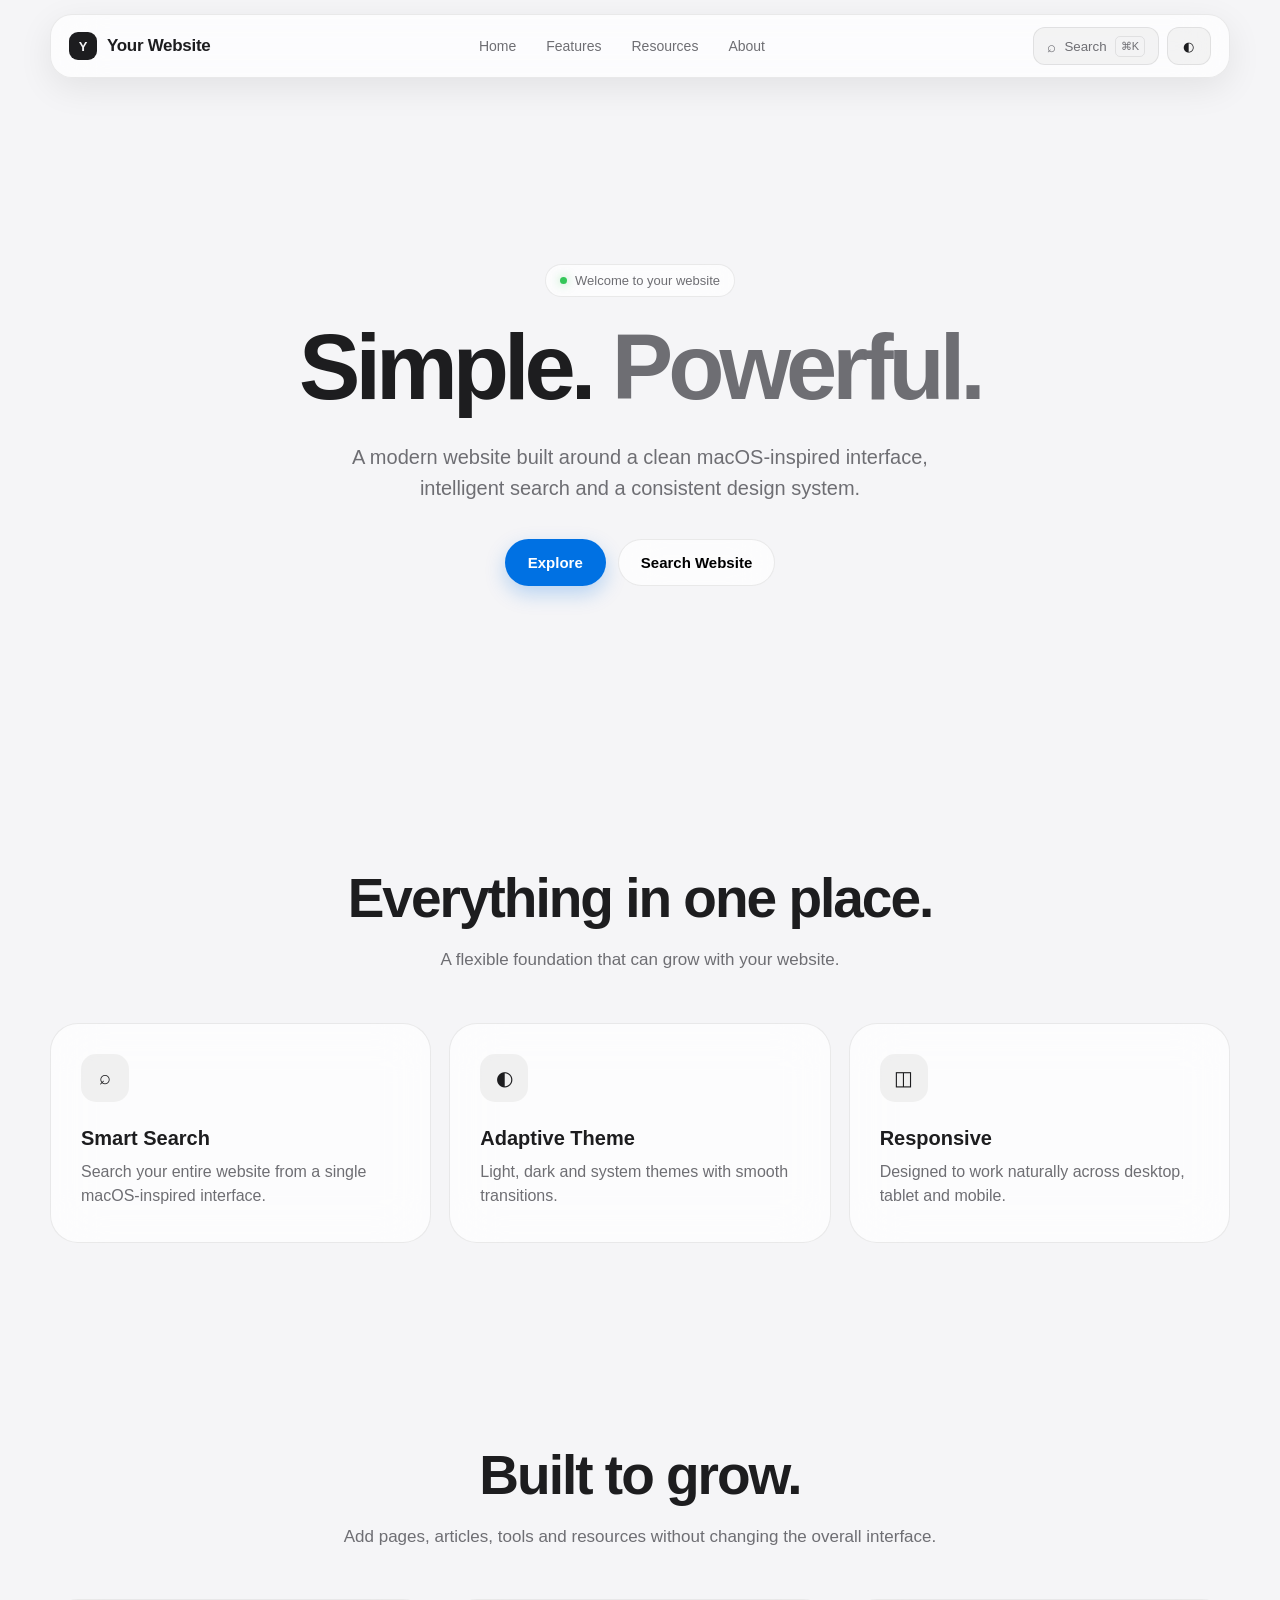
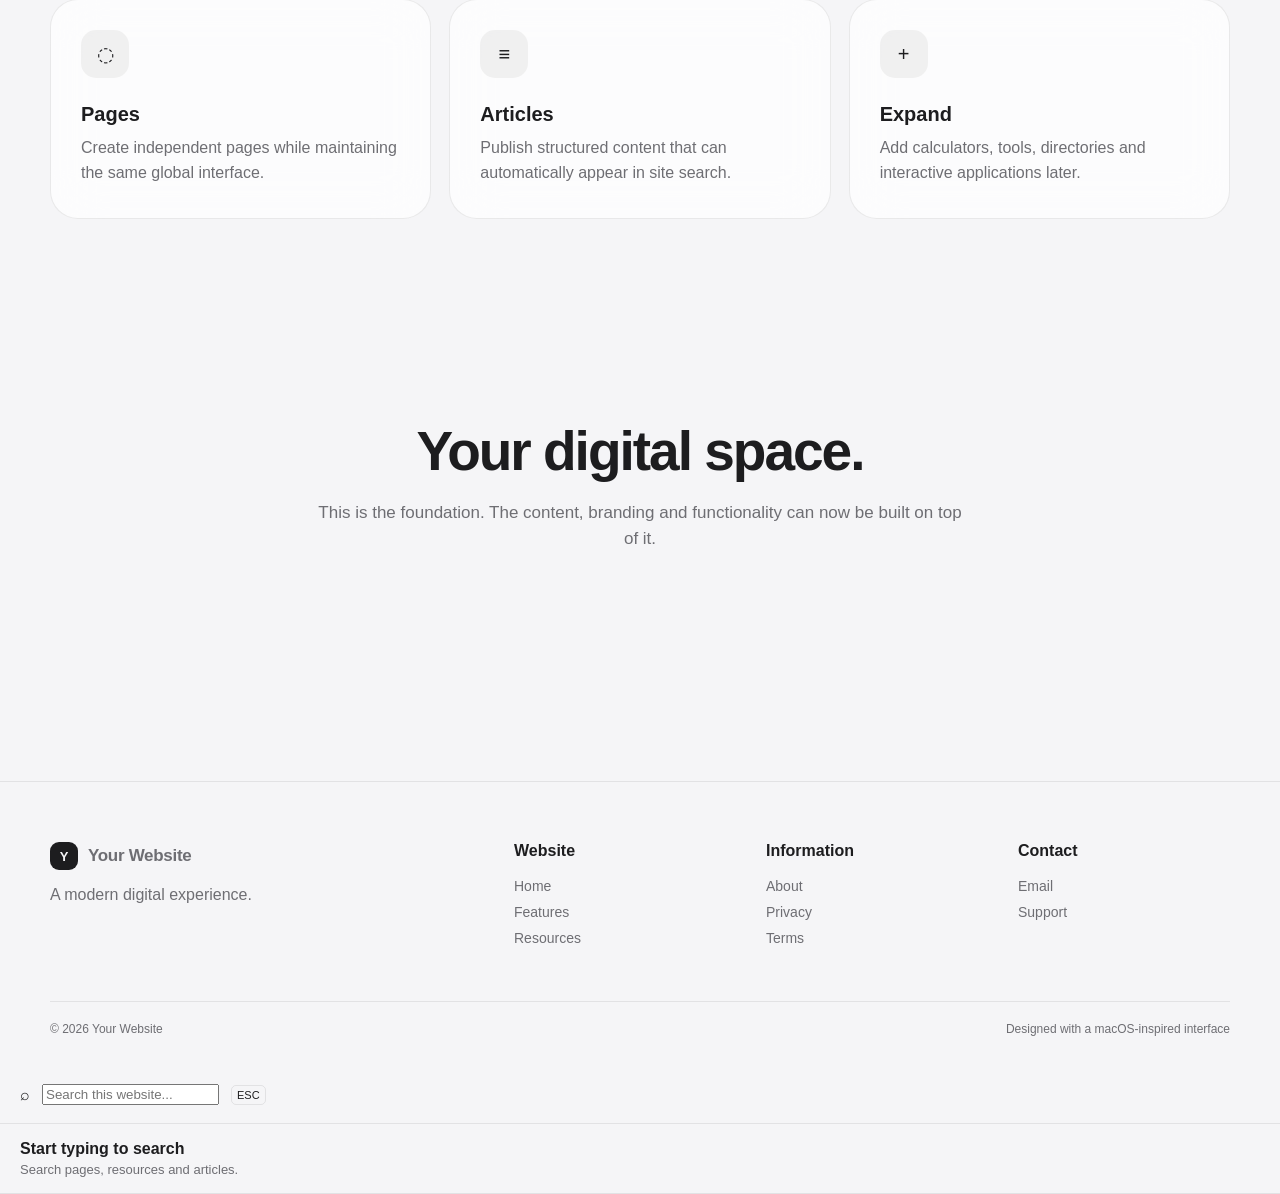
==== commit 15403878: "a" ====
--- a/index.html
+++ b/index.html
@@ -2556,6 +2556,518 @@
     }
 
 }
+/* =========================================================
+   APPLE STYLE APPEARANCE POPOVER
+   ========================================================= */
+
+.appearance-container {
+
+    position: relative;
+
+}
+
+
+.appearance-popover {
+
+    position: absolute;
+
+    top: calc(100% + 12px);
+
+    right: 0;
+
+    width: 340px;
+
+    padding: 18px;
+
+    background:
+        var(--surface-solid);
+
+    border:
+        1px solid var(--border);
+
+    border-radius:
+        22px;
+
+    box-shadow:
+        0 25px 80px rgba(0,0,0,.22);
+
+    backdrop-filter:
+        blur(30px)
+        saturate(180%);
+
+    -webkit-backdrop-filter:
+        blur(30px)
+        saturate(180%);
+
+    opacity: 0;
+
+    visibility: hidden;
+
+    transform:
+        translateY(-8px)
+        scale(.96);
+
+    transform-origin:
+        top right;
+
+    pointer-events:
+        none;
+
+    transition:
+        opacity .22s ease,
+        transform .22s ease,
+        visibility .22s ease;
+
+}
+
+
+.appearance-popover.open {
+
+    opacity: 1;
+
+    visibility: visible;
+
+    transform:
+        translateY(0)
+        scale(1);
+
+    pointer-events:
+        auto;
+
+}
+
+
+/* =========================================================
+   HEADER
+   ========================================================= */
+
+.appearance-header {
+
+    padding:
+        3px 4px 16px;
+
+}
+
+
+.appearance-title {
+
+    font-size:
+        16px;
+
+    font-weight:
+        650;
+
+    color:
+        var(--text);
+
+}
+
+
+.appearance-description {
+
+    margin-top:
+        4px;
+
+    font-size:
+        12px;
+
+    color:
+        var(--secondary);
+
+}
+
+
+/* =========================================================
+   OPTIONS
+   ========================================================= */
+
+.appearance-options {
+
+    display:
+        grid;
+
+    grid-template-columns:
+        repeat(3, 1fr);
+
+    gap:
+        8px;
+
+}
+
+
+/* =========================================================
+   OPTION
+   ========================================================= */
+
+.appearance-option {
+
+    position:
+        relative;
+
+    padding:
+        7px;
+
+    border:
+        1px solid transparent;
+
+    border-radius:
+        14px;
+
+    background:
+        transparent;
+
+    color:
+        var(--text);
+
+    cursor:
+        pointer;
+
+    text-align:
+        left;
+
+    transition:
+        all .2s ease;
+
+}
+
+
+.appearance-option:hover {
+
+    background:
+        rgba(127,127,127,.09);
+
+}
+
+
+.appearance-option.selected {
+
+    background:
+        rgba(0,113,227,.08);
+
+    border-color:
+        rgba(0,113,227,.30);
+
+}
+
+
+/* =========================================================
+   PREVIEW
+   ========================================================= */
+
+.appearance-preview {
+
+    height:
+        105px;
+
+    border-radius:
+        10px;
+
+    padding:
+        7px;
+
+    display:
+        flex;
+
+    align-items:
+        center;
+
+    justify-content:
+        center;
+
+    overflow:
+        hidden;
+
+}
+
+
+.light-preview {
+
+    background:
+        #e9e9ed;
+
+}
+
+
+.system-preview {
+
+    background:
+        linear-gradient(
+            135deg,
+            #e9e9ed 0%,
+            #e9e9ed 50%,
+            #1c1c1e 50%,
+            #1c1c1e 100%
+        );
+
+}
+
+
+.dark-preview {
+
+    background:
+        #101010;
+
+}
+
+
+.preview-window {
+
+    width:
+        90%;
+
+    height:
+        72%;
+
+    border-radius:
+        6px;
+
+    overflow:
+        hidden;
+
+    box-shadow:
+        0 3px 10px rgba(0,0,0,.18);
+
+}
+
+
+.light-preview .preview-window {
+
+    background:
+        #ffffff;
+
+}
+
+
+.system-preview .preview-window {
+
+    background:
+        linear-gradient(
+            90deg,
+            #ffffff 50%,
+            #2c2c2e 50%
+        );
+
+}
+
+
+.dark-preview .preview-window {
+
+    background:
+        #2c2c2e;
+
+}
+
+
+.preview-toolbar {
+
+    height:
+        18%;
+
+    background:
+        rgba(127,127,127,.16);
+
+}
+
+
+.preview-content {
+
+    padding:
+        10px;
+
+    display:
+        flex;
+
+    flex-direction:
+        column;
+
+    gap:
+        5px;
+
+}
+
+
+.preview-content span {
+
+    display:
+        block;
+
+    height:
+        4px;
+
+    border-radius:
+        10px;
+
+    background:
+        rgba(127,127,127,.30);
+
+}
+
+
+.preview-content span:nth-child(1) {
+
+    width:
+        80%;
+
+}
+
+
+.preview-content span:nth-child(2) {
+
+    width:
+        60%;
+
+}
+
+
+.preview-content span:nth-child(3) {
+
+    width:
+        72%;
+
+}
+
+
+/* =========================================================
+   OPTION LABEL
+   ========================================================= */
+
+.appearance-option-name {
+
+    display:
+        flex;
+
+    align-items:
+        center;
+
+    justify-content:
+        space-between;
+
+    padding:
+        9px 2px 2px;
+
+    font-size:
+        12px;
+
+    font-weight:
+        500;
+
+}
+
+
+.appearance-check {
+
+    opacity:
+        0;
+
+    width:
+        18px;
+
+    height:
+        18px;
+
+    display:
+        flex;
+
+    align-items:
+        center;
+
+    justify-content:
+        center;
+
+    border-radius:
+        50%;
+
+    background:
+        var(--accent);
+
+    color:
+        white;
+
+    font-size:
+        11px;
+
+}
+
+
+.appearance-option.selected
+.appearance-check {
+
+    opacity:
+        1;
+
+}
+
+
+/* =========================================================
+   FOOTER
+   ========================================================= */
+
+.appearance-footer {
+
+    display:
+        flex;
+
+    justify-content:
+        space-between;
+
+    align-items:
+        center;
+
+    margin-top:
+        15px;
+
+    padding:
+        12px 4px 2px;
+
+    border-top:
+        1px solid var(--border);
+
+    font-size:
+        11px;
+
+    color:
+        var(--secondary);
+
+}
+
+
+.appearance-footer strong {
+
+    color:
+        var(--text);
+
+    font-weight:
+        600;
+
+}
+
+
+/* =========================================================
+   MOBILE
+   ========================================================= */
+
+@media (max-width: 600px) {
+
+    .appearance-popover {
+
+        position:
+            fixed;
+
+        top:
+            84px;
+
+        right:
+            12px;
+
+        width:
+            calc(100% - 24px);
+
+        max-width:
+            360px;
+
+    }
+
+}
 </style>
 
 </head>
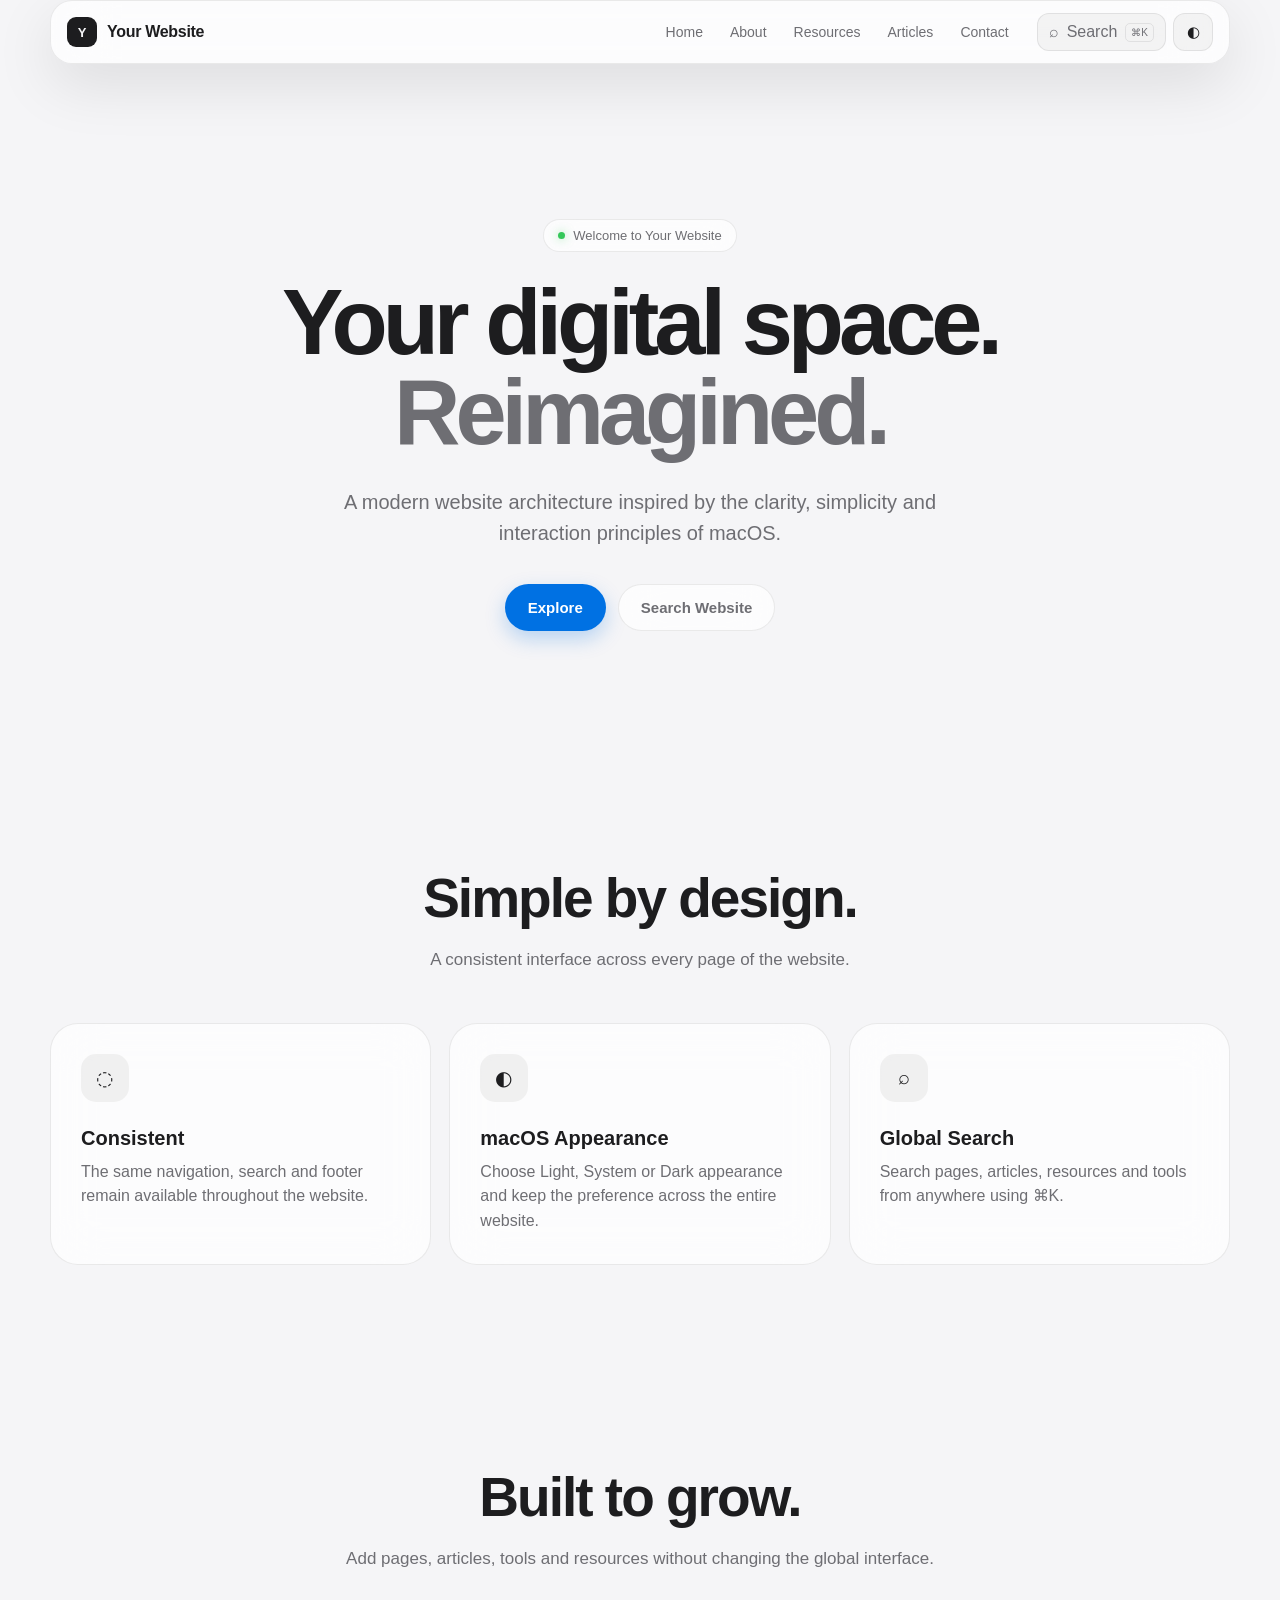
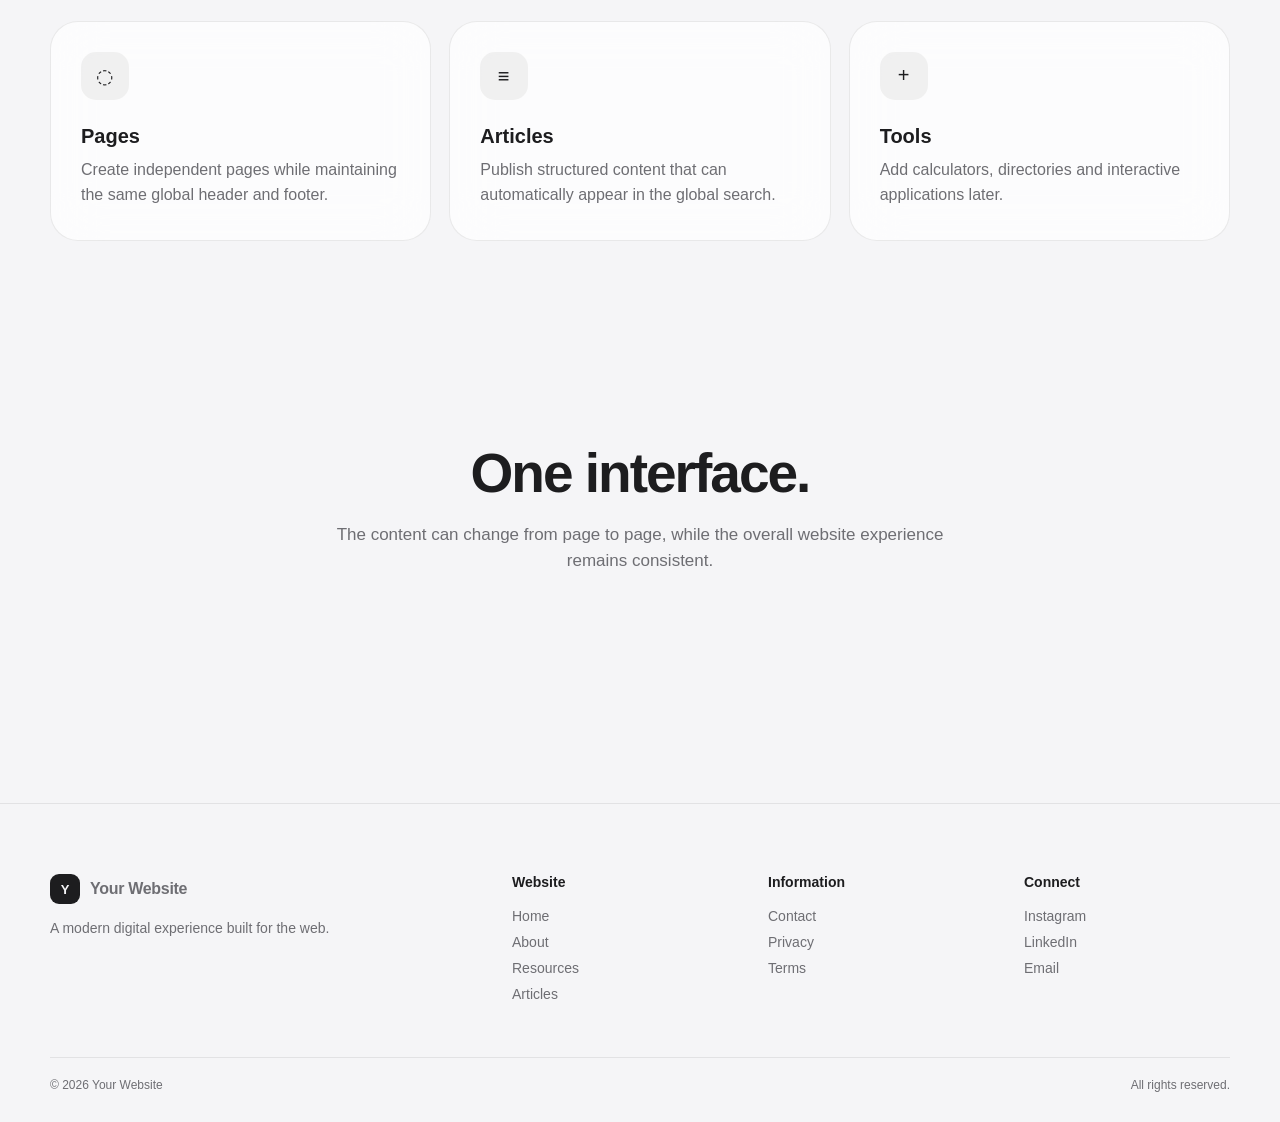
==== commit df6a118e: "a" ====
--- a/index.html
+++ b/index.html
@@ -1,4034 +1,355 @@
 <!DOCTYPE html>
+
 <html lang="en">
+
 <head>
 
-<meta charset="UTF-8">
-
-<meta name="viewport"
-      content="width=device-width, initial-scale=1.0">
-
-<meta name="description"
-      content="Your website description">
-
-<title>Your Website</title>
-
-<style>
-
-/* =========================================================
-   GLOBAL DESIGN SYSTEM
-   ========================================================= */
-
-:root {
-
-    --bg: #f5f5f7;
-    --surface: rgba(255,255,255,0.72);
-    --surface-solid: #ffffff;
-
-    --text: #1d1d1f;
-    --secondary: #6e6e73;
-
-    --border: rgba(0,0,0,0.08);
-
-    --accent: #0071e3;
-    --accent-hover: #0077ed;
-
-    --shadow:
-        0 10px 35px rgba(0,0,0,0.08);
-
-    --radius-large: 28px;
-    --radius-medium: 20px;
-    --radius-small: 14px;
-
-    --nav-height: 64px;
-
-    --transition:
-        0.35s cubic-bezier(.2,.8,.2,1);
-}
-
-
-/* DARK MODE */
-
-[data-theme="dark"] {
-
-    --bg: #000000;
-
-    --surface:
-        rgba(28,28,30,0.72);
-
-    --surface-solid:
-        #1c1c1e;
-
-    --text:
-        #f5f5f7;
-
-    --secondary:
-        #98989d;
-
-    --border:
-        rgba(255,255,255,0.10);
-
-    --accent:
-        #2997ff;
-
-    --accent-hover:
-        #4aa8ff;
-
-    --shadow:
-        0 10px 40px rgba(0,0,0,0.45);
-}
-
-
-/* =========================================================
-   RESET
-   ========================================================= */
-
-* {
-    box-sizing: border-box;
-}
-
-html {
-    scroll-behavior: smooth;
-}
-
-body {
-
-    margin: 0;
-
-    font-family:
-        -apple-system,
-        BlinkMacSystemFont,
-        "SF Pro Display",
-        "SF Pro Text",
-        "Helvetica Neue",
-        Arial,
-        sans-serif;
-
-    background:
-        var(--bg);
-
-    color:
-        var(--text);
-
-    transition:
-        background var(--transition),
-        color var(--transition);
-
-    min-height: 100vh;
-}
-
-
-/* =========================================================
-   LINKS
-   ========================================================= */
-
-a {
-
-    color: inherit;
-
-    text-decoration: none;
-
-}
-
-
-/* =========================================================
-   MAIN CONTAINER
-   ========================================================= */
-
-.container {
-
-    width:
-        min(1180px, calc(100% - 40px));
-
-    margin:
-        0 auto;
-
-}
-
-
-/* =========================================================
-   NAVIGATION
-   ========================================================= */
-
-.nav-wrapper {
-
-    position:
-        sticky;
-
-    top:
-        14px;
-
-    z-index:
-        1000;
-
-    padding:
-        0 20px;
-
-}
-
-
-.nav {
-
-    height:
-        var(--nav-height);
-
-    max-width:
-        1180px;
-
-    margin:
-        auto;
-
-    display:
-        flex;
-
-    align-items:
-        center;
-
-    justify-content:
-        space-between;
-
-    padding:
-        0 18px;
-
-    background:
-        var(--surface);
-
-    backdrop-filter:
-        blur(25px)
-        saturate(180%);
-
-    -webkit-backdrop-filter:
-        blur(25px)
-        saturate(180%);
-
-    border:
-        1px solid var(--border);
-
-    border-radius:
-        22px;
-
-    box-shadow:
-        var(--shadow);
-
-    transition:
-        all var(--transition);
-
-}
-
-
-/* =========================================================
-   LOGO
-   ========================================================= */
-
-.logo {
-
-    display:
-        flex;
-
-    align-items:
-        center;
-
-    gap:
-        10px;
-
-    font-weight:
-        650;
-
-    font-size:
-        17px;
-
-    letter-spacing:
-        -0.3px;
-
-}
-
-
-.logo-mark {
-
-    width:
-        28px;
-
-    height:
-        28px;
-
-    border-radius:
-        9px;
-
-    display:
-        flex;
-
-    align-items:
-        center;
-
-    justify-content:
-        center;
-
-    background:
-        var(--text);
-
-    color:
-        var(--bg);
-
-    font-size:
-        13px;
-
-    font-weight:
-        700;
-
-}
-
-
-/* =========================================================
-   DESKTOP MENU
-   ========================================================= */
-
-.menu {
-
-    display:
-        flex;
-
-    align-items:
-        center;
-
-    gap:
-        4px;
-
-}
-
-
-.menu a {
-
-    padding:
-        9px 13px;
-
-    border-radius:
-        12px;
-
-    font-size:
-        14px;
-
-    color:
-        var(--secondary);
-
-    transition:
-        all 0.25s ease;
-
-}
-
-
-.menu a:hover {
-
-    background:
-        rgba(127,127,127,0.10);
-
-    color:
-        var(--text);
-
-}
-
-
-/* =========================================================
-   RIGHT CONTROLS
-   ========================================================= */
-
-.nav-actions {
-
-    display:
-        flex;
-
-    align-items:
-        center;
-
-    gap:
-        8px;
-
-}
-
-
-/* =========================================================
-   SEARCH BUTTON
-   ========================================================= */
-
-.search-button {
-
-    height:
-        38px;
-
-    padding:
-        0 13px;
-
-    display:
-        flex;
-
-    align-items:
-        center;
-
-    gap:
-        8px;
-
-    border:
-        1px solid var(--border);
-
-    background:
-        rgba(127,127,127,0.08);
-
-    color:
-        var(--secondary);
-
-    border-radius:
-        12px;
-
-    cursor:
-        pointer;
-
-    transition:
-        all 0.25s ease;
-
-}
-
-
-.search-button:hover {
-
-    background:
-        rgba(127,127,127,0.15);
-
-    color:
-        var(--text);
-
-}
-
-
-.search-icon {
-
-    font-size:
-        15px;
-
-}
-
-
-.shortcut {
-
-    font-size:
-        11px;
-
-    padding:
-        3px 5px;
-
-    border:
-        1px solid var(--border);
-
-    border-radius:
-        5px;
-
-}
-
-
-/* =========================================================
-   THEME TOGGLE
-   ========================================================= */
-
-.theme-toggle {
-
-    width:
-        44px;
-
-    height:
-        38px;
-
-    border:
-        1px solid var(--border);
-
-    background:
-        rgba(127,127,127,0.08);
-
-    border-radius:
-        12px;
-
-    display:
-        flex;
-
-    align-items:
-        center;
-
-    justify-content:
-        center;
-
-    cursor:
-        pointer;
-
-    color:
-        var(--text);
-
-    transition:
-        all 0.25s ease;
-
-}
-
-
-.theme-toggle:hover {
-
-    transform:
-        scale(1.05);
-
-    background:
-        rgba(127,127,127,0.15);
-
-}
-
-
-/* =========================================================
-   MOBILE BUTTON
-   ========================================================= */
-
-.mobile-menu-button {
-
-    display:
-        none;
-
-    width:
-        40px;
-
-    height:
-        38px;
-
-    border:
-        1px solid var(--border);
-
-    background:
-        rgba(127,127,127,0.08);
-
-    border-radius:
-        12px;
-
-    cursor:
-        pointer;
-
-    color:
-        var(--text);
-
-}
-
-
-/* =========================================================
-   HERO
-   ========================================================= */
-
-.hero {
-
-    min-height:
-        78vh;
-
-    display:
-        flex;
-
-    align-items:
-        center;
-
-    text-align:
-        center;
-
-    padding:
-        100px 0 80px;
-
-}
-
-
-.hero-content {
-
-    max-width:
-        850px;
-
-    margin:
-        auto;
-
-}
-
-
-.eyebrow {
-
-    display:
-        inline-flex;
-
-    align-items:
-        center;
-
-    gap:
-        8px;
-
-    padding:
-        8px 14px;
-
-    border:
-        1px solid var(--border);
-
-    background:
-        var(--surface);
-
-    backdrop-filter:
-        blur(15px);
-
-    border-radius:
-        999px;
-
-    font-size:
-        13px;
-
-    color:
-        var(--secondary);
-
-    margin-bottom:
-        25px;
-
-}
-
-
-.status-dot {
-
-    width:
-        7px;
-
-    height:
-        7px;
-
-    border-radius:
-        50%;
-
-    background:
-        #34c759;
-
-    box-shadow:
-        0 0 10px rgba(52,199,89,0.5);
-
-}
-
-
-.hero h1 {
-
-    margin:
-        0;
-
-    font-size:
-        clamp(48px, 8vw, 92px);
-
-    line-height:
-        0.98;
-
-    letter-spacing:
-        -5px;
-
-    font-weight:
-        700;
-
-}
-
-
-.hero h1 span {
-
-    color:
-        var(--secondary);
-
-}
-
-
-.hero p {
-
-    max-width:
-        650px;
-
-    margin:
-        30px auto;
-
-    font-size:
-        20px;
-
-    line-height:
-        1.55;
-
-    color:
-        var(--secondary);
-
-}
-
-
-/* =========================================================
-   HERO BUTTONS
-   ========================================================= */
-
-.hero-buttons {
-
-    display:
-        flex;
-
-    justify-content:
-        center;
-
-    gap:
-        12px;
-
-    margin-top:
-        35px;
-
-}
-
-
-.button {
-
-    padding:
-        14px 22px;
-
-    border-radius:
-        999px;
-
-    border:
-        1px solid var(--border);
-
-    font-size:
-        15px;
-
-    font-weight:
-        600;
-
-    transition:
-        all 0.3s cubic-bezier(.2,.8,.2,1);
-
-}
-
-
-.button:hover {
-
-    transform:
-        translateY(-2px);
-
-}
-
-
-.button-primary {
-
-    background:
-        var(--accent);
-
-    color:
-        white;
-
-    border-color:
-        transparent;
-
-    box-shadow:
-        0 8px 20px rgba(0,113,227,0.25);
-
-}
-
-
-.button-primary:hover {
-
-    background:
-        var(--accent-hover);
-
-}
-
-
-.button-secondary {
-
-    background:
-        var(--surface);
-
-    backdrop-filter:
-        blur(20px);
-
-}
-
-
-/* =========================================================
-   SEARCH PANEL
-   ========================================================= */
-
-
-
-
-.search-overlay.active {
-
-    display:
-        flex;
-
-}
-
-
-
-
-
-@keyframes searchOpen {
-
-    from {
-
-        opacity: 0;
-
-        transform:
-            translateY(-20px)
-            scale(.97);
-
-    }
-
-    to {
-
-        opacity: 1;
-
-        transform:
-            translateY(0)
-            scale(1);
-
-    }
-
-}
-
-
-.search-input-wrapper {
-
-    display:
-        flex;
-
-    align-items:
-        center;
-
-    gap:
-        12px;
-
-    padding:
-        18px 20px;
-
-    border-bottom:
-        1px solid var(--border);
-
-}
-
-
-
-
-
-
-
-.search-result {
-
-    display:
-        block;
-
-    padding:
-        16px 20px;
-
-    border-bottom:
-        1px solid var(--border);
-
-    transition:
-        background .2s ease;
-
-}
-
-
-.search-result:hover {
-
-    background:
-        rgba(127,127,127,.08);
-
-}
-
-
-.search-result-title {
-
-    font-weight:
-        600;
-
-}
-
-
-.search-result-description {
-
-    margin-top:
-        4px;
-
-    color:
-        var(--secondary);
-
-    font-size:
-        13px;
-
-}
-
-
-/* =========================================================
-   CONTENT CARDS
-   ========================================================= */
-
-.section {
-
-    padding:
-        100px 0;
-
-}
-
-
-.section-heading {
-
-    text-align:
-        center;
-
-    max-width:
-        650px;
-
-    margin:
-        0 auto 50px;
-
-}
-
-
-.section-heading h2 {
-
-    margin:
-        0 0 15px;
-
-    font-size:
-        clamp(34px, 5vw, 55px);
-
-    letter-spacing:
-        -2px;
-
-}
-
-
-.section-heading p {
-
-    color:
-        var(--secondary);
-
-    font-size:
-        17px;
-
-    line-height:
-        1.5;
-
-}
-
-
-.cards {
-
-    display:
-        grid;
-
-    grid-template-columns:
-        repeat(3, 1fr);
-
-    gap:
-        18px;
-
-}
-
-
-.card {
-
-    padding:
-        30px;
-
-    min-height:
-        220px;
-
-    border:
-        1px solid var(--border);
-
-    background:
-        var(--surface);
-
-    backdrop-filter:
-        blur(25px);
-
-    border-radius:
-        var(--radius-large);
-
-    transition:
-        all .35s cubic-bezier(.2,.8,.2,1);
-
-}
-
-
-.card:hover {
-
-    transform:
-        translateY(-6px);
-
-    box-shadow:
-        var(--shadow);
-
-}
-
-
-.card-icon {
-
-    width:
-        48px;
-
-    height:
-        48px;
-
-    border-radius:
-        15px;
-
-    display:
-        flex;
-
-    align-items:
-        center;
-
-    justify-content:
-        center;
-
-    background:
-        rgba(127,127,127,.10);
-
-    margin-bottom:
-        25px;
-
-    font-size:
-        20px;
-
-}
-
-
-.card h3 {
-
-    margin:
-        0 0 10px;
-
-    font-size:
-        20px;
-
-}
-
-
-.card p {
-
-    margin:
-        0;
-
-    color:
-        var(--secondary);
-
-    line-height:
-        1.55;
-
-}
-
-
-/* =========================================================
-   FOOTER
-   ========================================================= */
-
-footer {
-
-    margin-top:
-        80px;
-
-    padding:
-        60px 0 30px;
-
-    border-top:
-        1px solid var(--border);
-
-    color:
-        var(--secondary);
-
-}
-
-
-.footer-grid {
-
-    display:
-        grid;
-
-    grid-template-columns:
-        2fr 1fr 1fr 1fr;
-
-    gap:
-        40px;
-
-}
-
-
-.footer-column {
-
-    display:
-        flex;
-
-    flex-direction:
-        column;
-
-    gap:
-        10px;
-
-}
-
-
-.footer-title {
-
-    color:
-        var(--text);
-
-    font-weight:
-        600;
-
-    margin-bottom:
-        8px;
-
-}
-
-
-.footer-column a:hover {
-
-    color:
-        var(--text);
-
-}
-
-
-.footer-bottom {
-
-    margin-top:
-        50px;
-
-    padding-top:
-        20px;
-
-    border-top:
-        1px solid var(--border);
-
-    display:
-        flex;
-
-    justify-content:
-        space-between;
-
-    gap:
-        20px;
-
-    font-size:
-        13px;
-
-}
-
-
-/* =========================================================
-   MOBILE
-   ========================================================= */
-
-@media (max-width: 850px) {
-
-    .menu {
-
-        display:
-            none;
-
-        position:
-            absolute;
-
-        top:
-            70px;
-
-        left:
-            20px;
-
-        right:
-            20px;
-
-        padding:
-            12px;
-
-        flex-direction:
-            column;
-
-        align-items:
-            stretch;
-
-        background:
-            var(--surface-solid);
-
-        border:
-            1px solid var(--border);
-
-        border-radius:
-            20px;
-
-        box-shadow:
-            var(--shadow);
-
-    }
-
-
-    .menu.active {
-
-        display:
-            flex;
-
-    }
-
-
-    .menu a {
-
-        padding:
-            14px;
-
-    }
-
-
-    .mobile-menu-button {
-
-        display:
-            block;
-
-    }
-
-
-    .search-button {
-
-        display:
-            none;
-
-    }
-
-
-    .hero {
-
-        min-height:
-            70vh;
-
-        padding-top:
-            80px;
-
-    }
-
-
-    .hero h1 {
-
-        letter-spacing:
-            -3px;
-
-    }
-
-
-    .hero p {
-
-        font-size:
-            17px;
-
-    }
-
-
-    .hero-buttons {
-
-        flex-direction:
-            column;
-
-        align-items:
-            center;
-
-    }
-
-
-    .button {
-
-        width:
-            min(280px, 100%);
-
-    }
-
-
-    .cards {
-
-        grid-template-columns:
-            1fr;
-
-    }
-
-
-    .footer-grid {
-
-        grid-template-columns:
-            1fr 1fr;
-
-    }
-
-
-    .footer-bottom {
-
-        flex-direction:
-            column;
-
-    }
-
-}
-
-
-@media (max-width: 500px) {
-
-    .container {
-
-        width:
-            min(100% - 28px, 1180px);
-
-    }
-
-
-    .nav-wrapper {
-
-        padding:
-            0 10px;
-
-    }
-
-
-    .nav {
-
-        padding:
-            0 12px;
-
-    }
-
-
-    .logo {
-
-        font-size:
-            15px;
-
-    }
-
-
-    .theme-toggle {
-
-        width:
-            38px;
-
-    }
-
-
-    .hero {
-
-        padding:
-            70px 0;
-
-    }
-
-
-    .hero h1 {
-
-        font-size:
-            48px;
-
-    }
-
-
-    .section {
-
-        padding:
-            70px 0;
-
-    }
-
-
-    .footer-grid {
-
-        grid-template-columns:
-            1fr;
-
-    }
-
-}
-/* =========================================================
-   GLOBAL MACOS HEADER
-   ========================================================= */
-
-.site-nav-wrapper {
-
-    position: sticky;
-
-    top: 14px;
-
-    z-index: 2000;
-
-    padding: 0 20px;
-
-}
-
-
-.site-nav {
-
-    width: min(
-        1180px,
-        calc(100% - 0px)
-    );
-
-    height: 64px;
-
-    margin: auto;
-
-    display: flex;
-
-    align-items: center;
-
-    justify-content: space-between;
-
-    padding: 0 16px;
-
-    background:
-        var(--surface);
-
-    backdrop-filter:
-        blur(30px)
-        saturate(180%);
-
-    -webkit-backdrop-filter:
-        blur(30px)
-        saturate(180%);
-
-    border:
-        1px solid var(--border);
-
-    border-radius:
-        22px;
-
-    box-shadow:
-        var(--shadow);
-
-}
-
-
-/* =========================================================
-   BRAND
-   ========================================================= */
-
-.site-brand {
-
-    display: flex;
-
-    align-items: center;
-
-    gap: 10px;
-
-    flex-shrink: 0;
-
-}
-
-
-.brand-icon {
-
-    width: 30px;
-
-    height: 30px;
-
-    display: flex;
-
-    align-items: center;
-
-    justify-content: center;
-
-    border-radius: 9px;
-
-    background: var(--text);
-
-    color: var(--bg);
-
-    font-size: 13px;
-
-    font-weight: 700;
-
-}
-
-
-.brand-name {
-
-    font-size: 16px;
-
-    font-weight: 600;
-
-    letter-spacing: -0.3px;
-
-}
-
-
-/* =========================================================
-   MENU
-   ========================================================= */
-
-.site-menu {
-
-    display: flex;
-
-    align-items: center;
-
-    gap: 3px;
-
-    margin-left: auto;
-
-    margin-right: 16px;
-
-}
-
-
-.nav-link {
-
-    padding:
-        9px 12px;
-
-    border-radius:
-        10px;
-
-    color:
-        var(--secondary);
-
-    font-size:
-        14px;
-
-    transition:
-        all .25s ease;
-
-}
-
-
-.nav-link:hover {
-
-    color:
-        var(--text);
-
-    background:
-        rgba(127,127,127,.10);
-
-}
-
-
-/* =========================================================
-   NAV CONTROLS
-   ========================================================= */
-
-.nav-controls {
-
-    display:
-        flex;
-
-    align-items:
-        center;
-
-    gap:
-        7px;
-
-}
-
-
-.nav-control {
-
-    height:
-        38px;
-
-    border:
-        1px solid var(--border);
-
-    background:
-        rgba(127,127,127,.08);
-
-    color:
-        var(--text);
-
-    border-radius:
-        12px;
-
-    cursor:
-        pointer;
-
-    transition:
-        all .25s ease;
-
-}
-
-
-.nav-control:hover {
-
-    background:
-        rgba(127,127,127,.15);
-
-    transform:
-        translateY(-1px);
-
-}
-
-
-.search-trigger {
-
-    display:
-        flex;
-
-    align-items:
-        center;
-
-    gap:
-        8px;
-
-    padding:
-        0 11px;
-
-    color:
-        var(--secondary);
-
-}
-
-
-.control-icon {
-
-    font-size:
-        16px;
-
-}
-
-
-.keyboard-shortcut {
-
-    font-size:
-        10px;
-
-    padding:
-        3px 5px;
-
-    border:
-        1px solid var(--border);
-
-    border-radius:
-        5px;
-
-}
-
-
-.theme-trigger {
-
-    width:
-        40px;
-
-    display:
-        flex;
-
-    align-items:
-        center;
-
-    justify-content:
-        center;
-
-    font-size:
-        15px;
-
-}
-
-
-.mobile-trigger {
-
-    display:
-        none;
-
-    width:
-        40px;
-
-    align-items:
-        center;
-
-    justify-content:
-        center;
-
-}
-
-
-/* =========================================================
-   HAMBURGER
-   ========================================================= */
-
-.hamburger {
-
-    display:
-        flex;
-
-    flex-direction:
-        column;
-
-    gap:
-        4px;
-
-}
-
-
-.hamburger span {
-
-    display:
-        block;
-
-    width:
-        15px;
-
-    height:
-        1.5px;
-
-    background:
-        currentColor;
-
-    border-radius:
-        2px;
-
-    transition:
-        transform .3s ease;
-
-}
-
-
-.mobile-trigger.active
-.hamburger span:nth-child(1) {
-
-    transform:
-        translateY(5.5px)
-        rotate(45deg);
-
-}
-
-
-.mobile-trigger.active
-.hamburger span:nth-child(2) {
-
-    opacity:
-        0;
-
-}
-
-
-.mobile-trigger.active
-.hamburger span:nth-child(3) {
-
-    transform:
-        translateY(-5.5px)
-        rotate(-45deg);
-
-}
-
-
-/* =========================================================
-   MOBILE NAV
-   ========================================================= */
-
-.mobile-navigation {
-
-    display:
-        none;
-
-}
-
-
-@media (max-width: 850px) {
-
-
-    .site-nav-wrapper {
-
-        padding:
-            0 10px;
-
-    }
-
-
-    .site-menu {
-
-        display:
-            none;
-
-    }
-
-
-    .mobile-trigger {
-
-        display:
-            flex;
-
-    }
-
-
-    .mobile-navigation {
-
-        width:
-            calc(100% - 20px);
-
-        margin:
-            10px auto 0;
-
-        padding:
-            10px;
-
-        background:
-            var(--surface-solid);
-
-        border:
-            1px solid var(--border);
-
-        border-radius:
-            20px;
-
-        box-shadow:
-            var(--shadow);
-
-        backdrop-filter:
-            blur(25px);
-
-        opacity:
-            0;
-
-        transform:
-            translateY(-10px);
-
-        pointer-events:
-            none;
-
-        transition:
-            all .3s ease;
-
-    }
-
-
-    .mobile-navigation.open {
-
-        display:
-            flex;
-
-        flex-direction:
-            column;
-
-        opacity:
-            1;
-
-        transform:
-            translateY(0);
-
-        pointer-events:
-            auto;
-
-    }
-
-
-    .mobile-navigation a,
-    .mobile-search-trigger {
-
-        padding:
-            14px;
-
-        border:
-            none;
-
-        background:
-            transparent;
-
-        color:
-            var(--text);
-
-        text-align:
-            left;
-
-        font-size:
-            15px;
-
-        border-radius:
-            12px;
-
-        cursor:
-            pointer;
-
-    }
-
-
-    .mobile-navigation a:hover,
-    .mobile-search-trigger:hover {
-
-        background:
-            rgba(127,127,127,.10);
-
-    }
-
-
-    .search-trigger {
-
-        display:
-            none;
-
-    }
-
-}
-
-
-/* =========================================================
-   GLOBAL FOOTER
-   ========================================================= */
-
-.site-footer {
-
-    margin-top:
-        80px;
-
-    padding:
-        70px 0 30px;
-
-    border-top:
-        1px solid var(--border);
-
-    color:
-        var(--secondary);
-
-}
-
-
-.footer-container {
-
-    width:
-        min(1180px, calc(100% - 40px));
-
-    margin:
-        auto;
-
-}
-
-
-.footer-main {
-
-    display:
-        grid;
-
-    grid-template-columns:
-        2fr 1fr 1fr 1fr;
-
-    gap:
-        50px;
-
-}
-
-
-.footer-brand p {
-
-    max-width:
-        280px;
-
-    line-height:
-        1.5;
-
-    font-size:
-        14px;
-
-}
-
-
-.footer-column {
-
-    display:
-        flex;
-
-    flex-direction:
-        column;
-
-    gap:
-        10px;
-
-}
-
-
-.footer-column h3 {
-
-    margin:
-        0 0 8px;
-
-    color:
-        var(--text);
-
-    font-size:
-        14px;
-
-}
-
-
-.footer-column a {
-
-    color:
-        var(--secondary);
-
-    font-size:
-        14px;
-
-    transition:
-        color .2s ease;
-
-}
-
-
-.footer-column a:hover {
-
-    color:
-        var(--text);
-
-}
-
-
-.footer-bottom {
-
-    display:
-        flex;
-
-    justify-content:
-        space-between;
-
-    gap:
-        20px;
-
-    margin-top:
-        55px;
-
-    padding-top:
-        20px;
-
-    border-top:
-        1px solid var(--border);
-
-    font-size:
-        12px;
-
-}
-
-
-@media (max-width: 700px) {
-
-    .footer-main {
-
-        grid-template-columns:
-            1fr 1fr;
-
-        gap:
-            35px;
-
-    }
-
-
-    .footer-brand {
-
-        grid-column:
-            1 / -1;
-
-    }
-
-
-    .footer-bottom {
-
-        flex-direction:
-            column;
-
-    }
-
-}
-
-
-@media (max-width: 450px) {
-
-    .footer-main {
-
-        grid-template-columns:
-            1fr;
-
-    }
-
-}
-/* =========================================================
-   GLOBAL SPOTLIGHT SEARCH
-   ========================================================= */
-
-.global-search-overlay {
-
-    position: fixed;
-
-    inset: 0;
-
-    z-index: 9999;
-
-    display: flex;
-
-    justify-content: center;
-
-    align-items: flex-start;
-
-    padding-top: 110px;
-
-    background:
-        rgba(0,0,0,.28);
-
-    backdrop-filter:
-        blur(24px)
-        saturate(130%);
-
-    -webkit-backdrop-filter:
-        blur(24px)
-        saturate(130%);
-
-    opacity: 0;
-
-    visibility: hidden;
-
-    pointer-events: none;
-
-    transition:
-        opacity .25s ease,
-        visibility .25s ease;
-
-}
-
-
-.global-search-overlay.active {
-
-    opacity: 1;
-
-    visibility: visible;
-
-    pointer-events: auto;
-
-}
-
-
-/* =========================================================
-   SEARCH PANEL
-   ========================================================= */
-
-.global-search-panel {
-
-    width:
-        min(760px, calc(100% - 30px));
-
-    max-height:
-        min(650px, calc(100vh - 160px));
-
-    overflow:
-        hidden;
-
-    background:
-        var(--surface-solid);
-
-    border:
-        1px solid var(--border);
-
-    border-radius:
-        26px;
-
-    box-shadow:
-        0 30px 100px
-        rgba(0,0,0,.30);
-
-    transform:
-        translateY(-18px)
-        scale(.97);
-
-    transition:
-        transform .3s
-        cubic-bezier(.2,.8,.2,1);
-
-}
-
-
-.global-search-overlay.active
-.global-search-panel {
-
-    transform:
-        translateY(0)
-        scale(1);
-
-}
-
-
-/* =========================================================
-   INPUT
-   ========================================================= */
-
-.global-search-input-row {
-
-    display:
-        flex;
-
-    align-items:
-        center;
-
-    gap:
-        13px;
-
-    height:
-        72px;
-
-    padding:
-        0 20px;
-
-    border-bottom:
-        1px solid var(--border);
-
-}
-
-
-.global-search-icon {
-
-    font-size:
-        24px;
-
-    color:
-        var(--secondary);
-
-}
-
-
-.global-search-input {
-
-    flex:
-        1;
-
-    min-width:
-        0;
-
-    border:
-        none;
-
-    outline:
-        none;
-
-    background:
-        transparent;
-
-    color:
-        var(--text);
-
-    font-size:
-        21px;
-
-    font-family:
-        inherit;
-
-}
-
-
-.global-search-input::placeholder {
-
-    color:
-        var(--secondary);
-
-}
-
-
-.search-close-button {
-
-    border:
-        1px solid var(--border);
-
-    background:
-        rgba(127,127,127,.08);
-
-    color:
-        var(--secondary);
-
-    border-radius:
-        7px;
-
-    padding:
-        5px 7px;
-
-    font-size:
-        10px;
-
-}
-
-
-/* =========================================================
-   SEARCH META
-   ========================================================= */
-
-.search-meta {
-
-    padding:
-        13px 20px 8px;
-
-    color:
-        var(--secondary);
-
-    font-size:
-        12px;
-
-}
-
-
-/* =========================================================
-   RESULTS
-   ========================================================= */
-
-.global-search-results {
-
-    max-height:
-        450px;
-
-    overflow-y:
-        auto;
-
-    padding:
-        5px 8px 10px;
-
-}
-
-
-.global-search-result {
-
-    display:
-        flex;
-
-    align-items:
-        center;
-
-    gap:
-        13px;
-
-    padding:
-        13px;
-
-    border-radius:
-        15px;
-
-    color:
-        var(--text);
-
-    transition:
-        background .15s ease;
-
-}
-
-
-.global-search-result:hover,
-.global-search-result.selected {
-
-    background:
-        rgba(127,127,127,.11);
-
-}
-
-
-.result-leading-icon {
-
-    width:
-        38px;
-
-    height:
-        38px;
-
-    flex-shrink:
-        0;
-
-    display:
-        flex;
-
-    align-items:
-        center;
-
-    justify-content:
-        center;
-
-    border-radius:
-        11px;
-
-    background:
-        rgba(127,127,127,.10);
-
-    color:
-        var(--secondary);
-
-}
-
-
-.result-content {
-
-    min-width:
-        0;
-
-    flex:
-        1;
-
-}
-
-
-.result-title {
-
-    font-size:
-        14px;
-
-    font-weight:
-        600;
-
-}
-
-
-.result-title mark,
-.result-description mark {
-
-    background:
-        transparent;
-
-    color:
-        var(--accent);
-
-    font-weight:
-        700;
-
-}
-
-
-.result-description {
-
-    margin-top:
-        4px;
-
-    color:
-        var(--secondary);
-
-    font-size:
-        12px;
-
-    white-space:
-        nowrap;
-
-    overflow:
-        hidden;
-
-    text-overflow:
-        ellipsis;
-
-}
-
-
-.result-category {
-
-    flex-shrink:
-        0;
-
-    color:
-        var(--secondary);
-
-    font-size:
-        11px;
-
-}
-
-
-/* =========================================================
-   EMPTY STATE
-   ========================================================= */
-
-.search-empty {
-
-    min-height:
-        220px;
-
-    display:
-        flex;
-
-    flex-direction:
-        column;
-
-    align-items:
-        center;
-
-    justify-content:
-        center;
-
-    gap:
-        7px;
-
-    color:
-        var(--secondary);
-
-}
-
-
-.search-empty-icon {
-
-    font-size:
-        35px;
-
-    opacity:
-        .5;
-
-    margin-bottom:
-        5px;
-
-}
-
-
-.search-empty strong {
-
-    color:
-        var(--text);
-
-}
-
-
-/* =========================================================
-   SEARCH FOOTER
-   ========================================================= */
-
-.search-footer {
-
-    display:
-        flex;
-
-    align-items:
-        center;
-
-    gap:
-        18px;
-
-    padding:
-        12px 18px;
-
-    border-top:
-        1px solid var(--border);
-
-    color:
-        var(--secondary);
-
-    font-size:
-        10px;
-
-}
-
-
-body.search-open {
-
-    overflow:
-        hidden;
-
-}
-
-
-@media (max-width: 600px) {
-
-    .global-search-overlay {
-
-        padding-top:
-            70px;
-
-    }
-
-
-    .global-search-panel {
-
-        width:
-            calc(100% - 20px);
-
-        border-radius:
-            22px;
-
-    }
-
-
-    .global-search-input-row {
-
-        height:
-            62px;
-
-    }
-
-
-    .global-search-input {
-
-        font-size:
-            17px;
-
-    }
-
-
-    .result-category {
-
-        display:
-            none;
-
-    }
-
-
-    .search-footer {
-
-        gap:
-            10px;
-
-        justify-content:
-            space-between;
-
-    }
-
-}
-/* =========================================================
-   APPLE STYLE APPEARANCE POPOVER
-   ========================================================= */
-
-.appearance-container {
-
-    position: relative;
-
-}
-
-
-.appearance-popover {
-
-    position: absolute;
-
-    top: calc(100% + 12px);
-
-    right: 0;
-
-    width: 340px;
-
-    padding: 18px;
-
-    background:
-        var(--surface-solid);
-
-    border:
-        1px solid var(--border);
-
-    border-radius:
-        22px;
-
-    box-shadow:
-        0 25px 80px rgba(0,0,0,.22);
-
-    backdrop-filter:
-        blur(30px)
-        saturate(180%);
-
-    -webkit-backdrop-filter:
-        blur(30px)
-        saturate(180%);
-
-    opacity: 0;
-
-    visibility: hidden;
-
-    transform:
-        translateY(-8px)
-        scale(.96);
-
-    transform-origin:
-        top right;
-
-    pointer-events:
-        none;
-
-    transition:
-        opacity .22s ease,
-        transform .22s ease,
-        visibility .22s ease;
-
-}
-
-
-.appearance-popover.open {
-
-    opacity: 1;
-
-    visibility: visible;
-
-    transform:
-        translateY(0)
-        scale(1);
-
-    pointer-events:
-        auto;
-
-}
-
-
-/* =========================================================
-   HEADER
-   ========================================================= */
-
-.appearance-header {
-
-    padding:
-        3px 4px 16px;
-
-}
-
-
-.appearance-title {
-
-    font-size:
-        16px;
-
-    font-weight:
-        650;
-
-    color:
-        var(--text);
-
-}
-
-
-.appearance-description {
-
-    margin-top:
-        4px;
-
-    font-size:
-        12px;
-
-    color:
-        var(--secondary);
-
-}
-
-
-/* =========================================================
-   OPTIONS
-   ========================================================= */
-
-.appearance-options {
-
-    display:
-        grid;
-
-    grid-template-columns:
-        repeat(3, 1fr);
-
-    gap:
-        8px;
-
-}
-
-
-/* =========================================================
-   OPTION
-   ========================================================= */
-
-.appearance-option {
-
-    position:
-        relative;
-
-    padding:
-        7px;
-
-    border:
-        1px solid transparent;
-
-    border-radius:
-        14px;
-
-    background:
-        transparent;
-
-    color:
-        var(--text);
-
-    cursor:
-        pointer;
-
-    text-align:
-        left;
-
-    transition:
-        all .2s ease;
-
-}
-
-
-.appearance-option:hover {
-
-    background:
-        rgba(127,127,127,.09);
-
-}
-
-
-.appearance-option.selected {
-
-    background:
-        rgba(0,113,227,.08);
-
-    border-color:
-        rgba(0,113,227,.30);
-
-}
-
-
-/* =========================================================
-   PREVIEW
-   ========================================================= */
-
-.appearance-preview {
-
-    height:
-        105px;
-
-    border-radius:
-        10px;
-
-    padding:
-        7px;
-
-    display:
-        flex;
-
-    align-items:
-        center;
-
-    justify-content:
-        center;
-
-    overflow:
-        hidden;
-
-}
-
-
-.light-preview {
-
-    background:
-        #e9e9ed;
-
-}
-
-
-.system-preview {
-
-    background:
-        linear-gradient(
-            135deg,
-            #e9e9ed 0%,
-            #e9e9ed 50%,
-            #1c1c1e 50%,
-            #1c1c1e 100%
-        );
-
-}
-
-
-.dark-preview {
-
-    background:
-        #101010;
-
-}
-
-
-.preview-window {
-
-    width:
-        90%;
-
-    height:
-        72%;
-
-    border-radius:
-        6px;
-
-    overflow:
-        hidden;
-
-    box-shadow:
-        0 3px 10px rgba(0,0,0,.18);
-
-}
-
-
-.light-preview .preview-window {
-
-    background:
-        #ffffff;
-
-}
-
-
-.system-preview .preview-window {
-
-    background:
-        linear-gradient(
-            90deg,
-            #ffffff 50%,
-            #2c2c2e 50%
-        );
-
-}
-
-
-.dark-preview .preview-window {
-
-    background:
-        #2c2c2e;
-
-}
-
-
-.preview-toolbar {
-
-    height:
-        18%;
-
-    background:
-        rgba(127,127,127,.16);
-
-}
-
-
-.preview-content {
-
-    padding:
-        10px;
-
-    display:
-        flex;
-
-    flex-direction:
-        column;
-
-    gap:
-        5px;
-
-}
-
-
-.preview-content span {
-
-    display:
-        block;
-
-    height:
-        4px;
-
-    border-radius:
-        10px;
-
-    background:
-        rgba(127,127,127,.30);
-
-}
-
-
-.preview-content span:nth-child(1) {
-
-    width:
-        80%;
-
-}
-
-
-.preview-content span:nth-child(2) {
-
-    width:
-        60%;
-
-}
-
-
-.preview-content span:nth-child(3) {
-
-    width:
-        72%;
-
-}
-
-
-/* =========================================================
-   OPTION LABEL
-   ========================================================= */
-
-.appearance-option-name {
-
-    display:
-        flex;
-
-    align-items:
-        center;
-
-    justify-content:
-        space-between;
-
-    padding:
-        9px 2px 2px;
-
-    font-size:
-        12px;
-
-    font-weight:
-        500;
-
-}
-
-
-.appearance-check {
-
-    opacity:
-        0;
-
-    width:
-        18px;
-
-    height:
-        18px;
-
-    display:
-        flex;
-
-    align-items:
-        center;
-
-    justify-content:
-        center;
-
-    border-radius:
-        50%;
-
-    background:
-        var(--accent);
-
-    color:
-        white;
-
-    font-size:
-        11px;
-
-}
-
-
-.appearance-option.selected
-.appearance-check {
-
-    opacity:
-        1;
-
-}
-
-
-/* =========================================================
-   FOOTER
-   ========================================================= */
-
-.appearance-footer {
-
-    display:
-        flex;
-
-    justify-content:
-        space-between;
-
-    align-items:
-        center;
-
-    margin-top:
-        15px;
-
-    padding:
-        12px 4px 2px;
-
-    border-top:
-        1px solid var(--border);
-
-    font-size:
-        11px;
-
-    color:
-        var(--secondary);
-
-}
-
-
-.appearance-footer strong {
-
-    color:
-        var(--text);
-
-    font-weight:
-        600;
-
-}
-
-
-/* =========================================================
-   MOBILE
-   ========================================================= */
-
-@media (max-width: 600px) {
-
-    .appearance-popover {
-
-        position:
-            fixed;
-
-        top:
-            84px;
-
-        right:
-            12px;
-
-        width:
-            calc(100% - 24px);
-
-        max-width:
-            360px;
-
-    }
-
-}
-</style>
+    <meta charset="UTF-8">
+
+    <meta
+        name="viewport"
+        content="width=device-width, initial-scale=1.0">
+
+    <meta
+        name="description"
+        content="Your website description">
+
+    <title>
+        Your Website
+    </title>
+
+
+    <!-- GLOBAL CSS -->
+    <link
+        rel="stylesheet"
+        href="/assets/css/global.css">
 
 </head>
 
 
 <body>
+
+
+    <!-- GLOBAL HEADER -->
     <div id="global-header"></div>
 
 
-<!-- =====================================================
-     NAVIGATION
-     ===================================================== -->
-
-<div class="nav-wrapper">
-
-<header class="nav">
-
-    <a href="/" class="logo">
-
-        <span class="logo-mark">
-            Y
-        </span>
-
-        <span>
-            Your Website
-        </span>
-
-    </a>
-
-
-    <nav class="menu" id="menu">
-
-        <a href="/">
-            Home
-        </a>
-
-        <a href="#features">
-            Features
-        </a>
-
-        <a href="#resources">
-            Resources
-        </a>
-
-        <a href="#about">
-            About
-        </a>
-
-    </nav>
-
-
-    <div class="nav-actions">
-
-        <button
-            class="search-button"
-            id="searchButton">
-
-            <span class="search-icon">
-                ⌕
-            </span>
-
-            Search
-
-            <span class="shortcut">
-                ⌘K
-            </span>
-
-        </button>
-
-
-        <button
-            class="theme-toggle"
-            id="themeToggle"
-            aria-label="Change theme">
-
-            <span id="themeIcon">
-                ◐
-            </span>
-
-        </button>
-
-
-        <button
-            class="mobile-menu-button"
-            id="mobileMenuButton"
-            aria-label="Open menu">
-
-            ☰
-
-        </button>
-
-    </div>
-
-</header>
-
-</div>
-
-
-
-<!-- =====================================================
-     HERO
-     ===================================================== -->
-
-<main>
-
-
-<section class="hero">
-
-    <div class="container">
-
-        <div class="hero-content">
-
-            <div class="eyebrow">
-
-                <span class="status-dot"></span>
-
-                Welcome to your website
+    <!-- =====================================================
+         MAIN CONTENT
+         ===================================================== -->
+
+    <main>
+
+
+        <!-- HERO -->
+
+        <section class="hero">
+
+            <div class="container">
+
+                <div class="hero-content">
+
+
+                    <div class="eyebrow">
+
+                        <span class="status-dot"></span>
+
+                        Welcome to Your Website
+
+                    </div>
+
+
+                    <h1>
+
+                        Your digital space.
+                        <span>Reimagined.</span>
+
+                    </h1>
+
+
+                    <p>
+
+                        A modern website architecture
+                        inspired by the clarity,
+                        simplicity and interaction
+                        principles of macOS.
+
+                    </p>
+
+
+                    <div class="hero-buttons">
+
+                        <a
+                            href="/pages/about.html"
+                            class="button button-primary">
+
+                            Explore
+
+                        </a>
+
+
+                        <button
+                            type="button"
+                            class="button button-secondary search-trigger">
+
+                            Search Website
+
+                        </button>
+
+                    </div>
+
+                </div>
 
             </div>
 
-
-            <h1>
-
-                Simple.
-                <span>
-                    Powerful.
-                </span>
-
-            </h1>
-
-
-            <p>
-
-                A modern website built around a clean
-                macOS-inspired interface, intelligent
-                search and a consistent design system.
-
-            </p>
-
-
-            <div class="hero-buttons">
-
-                <a
-                    href="#features"
-                    class="button button-primary">
-
-                    Explore
-
-                </a>
-
-
-                <button
-                    class="button button-secondary"
-                    id="heroSearch">
-
-                    Search Website
-
-                </button>
+        </section>
+
+
+
+        <!-- FEATURES -->
+
+        <section class="section">
+
+            <div class="container">
+
+
+                <div class="section-heading">
+
+                    <h2>
+                        Simple by design.
+                    </h2>
+
+                    <p>
+
+                        A consistent interface across
+                        every page of the website.
+
+                    </p>
+
+                </div>
+
+
+                <div class="cards">
+
+
+                    <article class="card">
+
+                        <div class="card-icon">
+                            ◌
+                        </div>
+
+                        <h3>
+                            Consistent
+                        </h3>
+
+                        <p>
+
+                            The same navigation,
+                            search and footer remain
+                            available throughout
+                            the website.
+
+                        </p>
+
+                    </article>
+
+
+                    <article class="card">
+
+                        <div class="card-icon">
+                            ◐
+                        </div>
+
+                        <h3>
+                            macOS Appearance
+                        </h3>
+
+                        <p>
+
+                            Choose Light, System or
+                            Dark appearance and keep
+                            the preference across
+                            the entire website.
+
+                        </p>
+
+                    </article>
+
+
+                    <article class="card">
+
+                        <div class="card-icon">
+                            ⌕
+                        </div>
+
+                        <h3>
+                            Global Search
+                        </h3>
+
+                        <p>
+
+                            Search pages, articles,
+                            resources and tools from
+                            anywhere using ⌘K.
+
+                        </p>
+
+                    </article>
+
+
+                </div>
 
             </div>
 
-        </div>
-
-    </div>
-
-</section>
-
-
-
-<!-- =====================================================
-     FEATURES
-     ===================================================== -->
-
-<section
-    class="section"
-    id="features">
-
-    <div class="container">
-
-        <div class="section-heading">
-
-            <h2>
-                Everything in one place.
-            </h2>
-
-            <p>
-
-                A flexible foundation that can grow
-                with your website.
-
-            </p>
-
-        </div>
-
-
-        <div class="cards">
-
-
-            <article class="card">
-
-                <div class="card-icon">
-                    ⌕
-                </div>
-
-                <h3>
-                    Smart Search
-                </h3>
-
-                <p>
-
-                    Search your entire website from
-                    a single macOS-inspired interface.
-
-                </p>
-
-            </article>
-
-
-
-            <article class="card">
-
-                <div class="card-icon">
-                    ◐
-                </div>
-
-                <h3>
-                    Adaptive Theme
-                </h3>
-
-                <p>
-
-                    Light, dark and system themes
-                    with smooth transitions.
-
-                </p>
-
-            </article>
-
-
-
-            <article class="card">
-
-                <div class="card-icon">
-                    ◫
-                </div>
-
-                <h3>
-                    Responsive
-                </h3>
-
-                <p>
-
-                    Designed to work naturally across
-                    desktop, tablet and mobile.
-
-                </p>
-
-            </article>
-
-
-        </div>
-
-    </div>
-
-</section>
-
-
-
-<!-- =====================================================
-     RESOURCES
-     ===================================================== -->
-
-<section
-    class="section"
-    id="resources">
-
-    <div class="container">
-
-        <div class="section-heading">
-
-            <h2>
-                Built to grow.
-            </h2>
-
-            <p>
-
-                Add pages, articles, tools and resources
-                without changing the overall interface.
-
-            </p>
-
-        </div>
-
-
-        <div class="cards">
-
-
-            <article class="card">
-
-                <div class="card-icon">
-                    ◌
-                </div>
-
-                <h3>
-                    Pages
-                </h3>
-
-                <p>
-                    Create independent pages while
-                    maintaining the same global interface.
-                </p>
-
-            </article>
-
-
-            <article class="card">
-
-                <div class="card-icon">
-                    ≡
-                </div>
-
-                <h3>
-                    Articles
-                </h3>
-
-                <p>
-                    Publish structured content that can
-                    automatically appear in site search.
-                </p>
-
-            </article>
-
-
-            <article class="card">
-
-                <div class="card-icon">
-                    +
-                </div>
-
-                <h3>
-                    Expand
-                </h3>
-
-                <p>
-                    Add calculators, tools, directories
-                    and interactive applications later.
-                </p>
-
-            </article>
-
-
-        </div>
-
-    </div>
-
-</section>
-
-
-
-<!-- =====================================================
-     ABOUT
-     ===================================================== -->
-
-<section
-    class="section"
-    id="about">
-
-    <div class="container">
-
-        <div class="section-heading">
-
-            <h2>
-                Your digital space.
-            </h2>
-
-            <p>
-
-                This is the foundation. The content,
-                branding and functionality can now be
-                built on top of it.
-
-            </p>
-
-        </div>
-
-    </div>
-
-</section>
-
-
-</main>
-
-
-
-<!-- =====================================================
-     FOOTER
-     ===================================================== -->
-
-<footer>
-
-<div class="container">
-
-
-    <div class="footer-grid">
-
-
-        <div>
-
-            <div class="logo">
-
-                <span class="logo-mark">
-                    Y
-                </span>
-
-                <span>
-                    Your Website
-                </span>
+        </section>
+
+
+
+        <!-- RESOURCES -->
+
+        <section
+            class="section"
+            id="resources">
+
+            <div class="container">
+
+
+                <div class="section-heading">
+
+                    <h2>
+                        Built to grow.
+                    </h2>
+
+                    <p>
+
+                        Add pages, articles, tools
+                        and resources without
+                        changing the global interface.
+
+                    </p>
+
+                </div>
+
+
+                <div class="cards">
+
+
+                    <article class="card">
+
+                        <div class="card-icon">
+                            ◌
+                        </div>
+
+                        <h3>
+                            Pages
+                        </h3>
+
+                        <p>
+
+                            Create independent pages
+                            while maintaining the same
+                            global header and footer.
+
+                        </p>
+
+                    </article>
+
+
+                    <article class="card">
+
+                        <div class="card-icon">
+                            ≡
+                        </div>
+
+                        <h3>
+                            Articles
+                        </h3>
+
+                        <p>
+
+                            Publish structured content
+                            that can automatically appear
+                            in the global search.
+
+                        </p>
+
+                    </article>
+
+
+                    <article class="card">
+
+                        <div class="card-icon">
+                            +
+                        </div>
+
+                        <h3>
+                            Tools
+                        </h3>
+
+                        <p>
+
+                            Add calculators,
+                            directories and interactive
+                            applications later.
+
+                        </p>
+
+                    </article>
+
+
+                </div>
 
             </div>
 
-            <p>
-
-                A modern digital experience.
-
-            </p>
-
-        </div>
-
-
-        <div class="footer-column">
-
-            <div class="footer-title">
-                Website
+        </section>
+
+
+
+        <!-- ABOUT -->
+
+        <section
+            class="section"
+            id="about">
+
+            <div class="container">
+
+                <div class="section-heading">
+
+                    <h2>
+                        One interface.
+                    </h2>
+
+                    <p>
+
+                        The content can change from
+                        page to page, while the overall
+                        website experience remains
+                        consistent.
+
+                    </p>
+
+                </div>
+
             </div>
 
-            <a href="/">
-                Home
-            </a>
-
-            <a href="#features">
-                Features
-            </a>
-
-            <a href="#resources">
-                Resources
-            </a>
-
-        </div>
-
-
-        <div class="footer-column">
-
-            <div class="footer-title">
-                Information
-            </div>
-
-            <a href="#about">
-                About
-            </a>
-
-            <a href="#">
-                Privacy
-            </a>
-
-            <a href="#">
-                Terms
-            </a>
-
-        </div>
-
-
-        <div class="footer-column">
-
-            <div class="footer-title">
-                Contact
-            </div>
-
-            <a href="mailto:hello@example.com">
-                Email
-            </a>
-
-            <a href="#">
-                Support
-            </a>
-
-        </div>
-
-
-    </div>
-
-
-    <div class="footer-bottom">
-
-        <span>
-            © 2026 Your Website
-        </span>
-
-        <span>
-            Designed with a macOS-inspired interface
-        </span>
-
-    </div>
-
-
-</div>
-
-</footer>
-
-
-
-<!-- =====================================================
-     SEARCH OVERLAY
-     ===================================================== -->
-
-<div
-    class="search-overlay"
-    id="searchOverlay">
-
-    <div class="search-panel">
-
-
-        <div class="search-input-wrapper">
-
-            <span>
-                ⌕
-            </span>
-
-            <input
-                type="search"
-                class="search-input"
-                id="searchInput"
-                placeholder="Search this website..."
-                autocomplete="off">
-
-            <span class="shortcut">
-                ESC
-            </span>
-
-        </div>
-
-
-        <div
-            class="search-results"
-            id="searchResults">
-
-            <div class="search-result">
-
-                <div class="search-result-title">
-                    Start typing to search
-                </div>
-
-                <div class="search-result-description">
-
-                    Search pages, resources and articles.
-
-                </div>
-
-            </div>
-
-        </div>
-
-
-    </div>
-
-</div>
-
-
-
-<script>
-
-/* =========================================================
-   THEME SYSTEM
-   ========================================================= */
-
-const themeToggle =
-    document.getElementById("themeToggle");
-
-const themeIcon =
-    document.getElementById("themeIcon");
-
-
-function applyTheme(theme) {
-
-    if (theme === "system") {
-
-        document.documentElement
-            .removeAttribute("data-theme");
-
-        themeIcon.textContent = "◐";
-
-        return;
-
-    }
-
-
-    document.documentElement
-        .setAttribute("data-theme", theme);
-
-
-    if (theme === "dark") {
-
-        themeIcon.textContent = "☾";
-
-    } else {
-
-        themeIcon.textContent = "☀";
-
-    }
-
-}
-
-
-let savedTheme =
-    localStorage.getItem("site-theme")
-    || "system";
-
-
-applyTheme(savedTheme);
-
-
-
-themeToggle.addEventListener(
-    "click",
-    () => {
-
-        let current =
-            localStorage.getItem("site-theme")
-            || "system";
-
-
-        let next;
-
-
-        if (current === "system") {
-
-            next = "dark";
-
-        }
-
-        else if (current === "dark") {
-
-            next = "light";
-
-        }
-
-        else {
-
-            next = "system";
-
-        }
-
-
-        localStorage.setItem(
-            "site-theme",
-            next
-        );
-
-
-        applyTheme(next);
-
-    }
-);
-
-
-/* =========================================================
-   MOBILE MENU
-   ========================================================= */
-
-const mobileMenuButton =
-    document.getElementById(
-        "mobileMenuButton"
-    );
-
-const menu =
-    document.getElementById("menu");
-
-
-mobileMenuButton.addEventListener(
-    "click",
-    () => {
-
-        menu.classList.toggle("active");
-
-    }
-);
-
-
-document.querySelectorAll(
-    ".menu a"
-).forEach(link => {
-
-    link.addEventListener(
-        "click",
-        () => {
-
-            menu.classList.remove("active");
-
-        }
-    );
-
-});
-
-
-/* =========================================================
-   SEARCH
-   ========================================================= */
-
-const searchOverlay =
-    document.getElementById(
-        "searchOverlay"
-    );
-
-const searchInput =
-    document.getElementById(
-        "searchInput"
-    );
-
-const searchButton =
-    document.getElementById(
-        "searchButton"
-    );
-
-const heroSearch =
-    document.getElementById(
-        "heroSearch"
-    );
-
-const searchResults =
-    document.getElementById(
-        "searchResults"
-    );
-
-
-function openSearch() {
-
-    searchOverlay.classList.add(
-        "active"
-    );
-
-    setTimeout(
-        () => searchInput.focus(),
-        100
-    );
-
-}
-
-
-function closeSearch() {
-
-    searchOverlay.classList.remove(
-        "active"
-    );
-
-    searchInput.value = "";
-
-}
-
-
-searchButton.addEventListener(
-    "click",
-    openSearch
-);
-
-
-heroSearch.addEventListener(
-    "click",
-    openSearch
-);
-
-
-searchOverlay.addEventListener(
-    "click",
-    event => {
-
-        if (
-            event.target ===
-            searchOverlay
-        ) {
-
-            closeSearch();
-
-        }
-
-    }
-);
-
-
-document.addEventListener(
-    "keydown",
-    event => {
-
-        /* Command + K / Control + K */
-
-        if (
-            (event.metaKey ||
-             event.ctrlKey) &&
-            event.key.toLowerCase() === "k"
-        ) {
-
-            event.preventDefault();
-
-            openSearch();
-
-        }
-
-
-        /* Escape */
-
-        if (
-            event.key === "Escape"
-        ) {
-
-            closeSearch();
-
-        }
-
-    }
-);
-
-
-/* =========================================================
-   DEMO SEARCH INDEX
-   ========================================================= */
-
-const searchIndex = [
-
-    {
-        title: "Home",
-        description:
-            "Main page of the website.",
-        url: "/"
-    },
-
-    {
-        title: "Features",
-        description:
-            "Explore the features of the website.",
-        url: "#features"
-    },
-
-    {
-        title: "Resources",
-        description:
-            "Browse available resources.",
-        url: "#resources"
-    },
-
-    {
-        title: "About",
-        description:
-            "Learn more about this website.",
-        url: "#about"
-    }
-
-];
-
-
-searchInput.addEventListener(
-    "input",
-    () => {
-
-        const query =
-            searchInput.value
-                .toLowerCase()
-                .trim();
-
-
-        if (!query) {
-
-            searchResults.innerHTML = `
-
-                <div class="search-result">
-
-                    <div class="search-result-title">
-                        Start typing to search
-                    </div>
-
-                    <div class="search-result-description">
-                        Search pages, resources and articles.
-                    </div>
-
-                </div>
-
-            `;
-
-            return;
-
-        }
-
-
-        const results =
-            searchIndex.filter(item =>
-
-                item.title
-                    .toLowerCase()
-                    .includes(query)
-
-                ||
-
-                item.description
-                    .toLowerCase()
-                    .includes(query)
-
-            );
-
-
-        if (!results.length) {
-
-            searchResults.innerHTML = `
-
-                <div class="search-result">
-
-                    <div class="search-result-title">
-                        No results
-                    </div>
-
-                    <div class="search-result-description">
-                        Try a different search term.
-                    </div>
-
-                </div>
-
-            `;
-
-            return;
-
-        }
-
-
-        searchResults.innerHTML =
-            results.map(item => `
-
-                <a
-                    class="search-result"
-                    href="${item.url}">
-
-                    <div
-                        class="search-result-title">
-
-                        ${item.title}
-
-                    </div>
-
-                    <div
-                        class="search-result-description">
-
-                        ${item.description}
-
-                    </div>
-
-                </a>
-
-            `).join("");
-
-    }
-);
-
-</script>
-
-<div id="global-footer"></div>
-
-<script src="/assets/js/layout.js"></script>
+        </section>
+
+
+    </main>
+
+
+    <!-- GLOBAL FOOTER -->
+
+    <div id="global-footer"></div>
+
+
+    <!-- GLOBAL JAVASCRIPT -->
+
+    <script
+        src="/assets/js/layout.js">
+    </script>
+
+
 </body>
+
 </html>
--- a/assets/css/global.css
+++ b/assets/css/global.css
@@ -0,0 +1,2051 @@
+/* =========================================================
+   GLOBAL APPLE / macOS DESIGN SYSTEM
+   ========================================================= */
+
+:root {
+
+    --bg: #f5f5f7;
+
+    --surface:
+        rgba(255,255,255,.72);
+
+    --surface-solid:
+        #ffffff;
+
+    --text:
+        #1d1d1f;
+
+    --secondary:
+        #6e6e73;
+
+    --border:
+        rgba(0,0,0,.08);
+
+    --accent:
+        #0071e3;
+
+    --accent-hover:
+        #0077ed;
+
+    --shadow:
+        0 20px 60px rgba(0,0,0,.10);
+
+    --nav-height:
+        64px;
+
+    --radius-large:
+        28px;
+
+    --radius-medium:
+        20px;
+
+    --radius-small:
+        12px;
+
+    --transition:
+        .35s cubic-bezier(.2,.8,.2,1);
+}
+
+
+/* =========================================================
+   DARK MODE
+   ========================================================= */
+
+[data-theme="dark"] {
+
+    --bg:
+        #000000;
+
+    --surface:
+        rgba(28,28,30,.78);
+
+    --surface-solid:
+        #1c1c1e;
+
+    --text:
+        #f5f5f7;
+
+    --secondary:
+        #98989d;
+
+    --border:
+        rgba(255,255,255,.10);
+
+    --accent:
+        #2997ff;
+
+    --accent-hover:
+        #4aa8ff;
+
+    --shadow:
+        0 20px 70px rgba(0,0,0,.50);
+}
+
+
+/* =========================================================
+   SYSTEM DARK MODE
+   ========================================================= */
+
+@media (prefers-color-scheme: dark) {
+
+    :root:not([data-theme="light"]) {
+
+        --bg:
+            #000000;
+
+        --surface:
+            rgba(28,28,30,.78);
+
+        --surface-solid:
+            #1c1c1e;
+
+        --text:
+            #f5f5f7;
+
+        --secondary:
+            #98989d;
+
+        --border:
+            rgba(255,255,255,.10);
+
+        --accent:
+            #2997ff;
+
+        --accent-hover:
+            #4aa8ff;
+
+        --shadow:
+            0 20px 70px rgba(0,0,0,.50);
+    }
+}
+
+
+/* =========================================================
+   RESET
+   ========================================================= */
+
+* {
+    box-sizing: border-box;
+}
+
+html {
+    scroll-behavior: smooth;
+}
+
+body {
+
+    margin: 0;
+
+    min-height: 100vh;
+
+    font-family:
+        -apple-system,
+        BlinkMacSystemFont,
+        "SF Pro Display",
+        "SF Pro Text",
+        "Helvetica Neue",
+        Arial,
+        sans-serif;
+
+    background:
+        var(--bg);
+
+    color:
+        var(--text);
+
+    transition:
+        background var(--transition),
+        color var(--transition);
+}
+
+body.search-open {
+    overflow: hidden;
+}
+
+a {
+    color: inherit;
+    text-decoration: none;
+}
+
+button,
+input {
+    font: inherit;
+}
+
+
+/* =========================================================
+   CONTAINER
+   ========================================================= */
+
+.container {
+
+    width:
+        min(1180px, calc(100% - 40px));
+
+    margin:
+        0 auto;
+}
+
+
+/* =========================================================
+   GLOBAL HEADER
+   ========================================================= */
+
+.site-nav-wrapper {
+
+    position:
+        sticky;
+
+    top:
+        14px;
+
+    z-index:
+        2000;
+
+    padding:
+        0 20px;
+}
+
+
+.site-nav {
+
+    width:
+        min(1180px, 100%);
+
+    height:
+        var(--nav-height);
+
+    margin:
+        auto;
+
+    display:
+        flex;
+
+    align-items:
+        center;
+
+    justify-content:
+        space-between;
+
+    padding:
+        0 16px;
+
+    background:
+        var(--surface);
+
+    backdrop-filter:
+        blur(30px)
+        saturate(180%);
+
+    -webkit-backdrop-filter:
+        blur(30px)
+        saturate(180%);
+
+    border:
+        1px solid var(--border);
+
+    border-radius:
+        22px;
+
+    box-shadow:
+        var(--shadow);
+}
+
+
+/* =========================================================
+   BRAND
+   ========================================================= */
+
+.site-brand {
+
+    display:
+        flex;
+
+    align-items:
+        center;
+
+    gap:
+        10px;
+
+    flex-shrink:
+        0;
+}
+
+.brand-icon {
+
+    width:
+        30px;
+
+    height:
+        30px;
+
+    display:
+        flex;
+
+    align-items:
+        center;
+
+    justify-content:
+        center;
+
+    border-radius:
+        9px;
+
+    background:
+        var(--text);
+
+    color:
+        var(--bg);
+
+    font-size:
+        13px;
+
+    font-weight:
+        700;
+}
+
+.brand-name {
+
+    font-size:
+        16px;
+
+    font-weight:
+        600;
+
+    letter-spacing:
+        -.3px;
+}
+
+
+/* =========================================================
+   DESKTOP MENU
+   ========================================================= */
+
+.site-menu {
+
+    display:
+        flex;
+
+    align-items:
+        center;
+
+    gap:
+        3px;
+
+    margin-left:
+        auto;
+
+    margin-right:
+        16px;
+}
+
+.nav-link {
+
+    padding:
+        9px 12px;
+
+    border-radius:
+        10px;
+
+    color:
+        var(--secondary);
+
+    font-size:
+        14px;
+
+    transition:
+        all .25s ease;
+}
+
+.nav-link:hover {
+
+    color:
+        var(--text);
+
+    background:
+        rgba(127,127,127,.10);
+}
+
+
+/* =========================================================
+   NAV CONTROLS
+   ========================================================= */
+
+.nav-controls {
+
+    display:
+        flex;
+
+    align-items:
+        center;
+
+    gap:
+        7px;
+}
+
+.nav-control {
+
+    height:
+        38px;
+
+    border:
+        1px solid var(--border);
+
+    background:
+        rgba(127,127,127,.08);
+
+    color:
+        var(--text);
+
+    border-radius:
+        12px;
+
+    cursor:
+        pointer;
+
+    transition:
+        all .25s ease;
+}
+
+.nav-control:hover {
+
+    background:
+        rgba(127,127,127,.15);
+
+    transform:
+        translateY(-1px);
+}
+
+
+/* =========================================================
+   SEARCH BUTTON
+   ========================================================= */
+
+.search-trigger {
+
+    display:
+        flex;
+
+    align-items:
+        center;
+
+    gap:
+        8px;
+
+    padding:
+        0 11px;
+
+    color:
+        var(--secondary);
+}
+
+.control-icon {
+    font-size: 16px;
+}
+
+.keyboard-shortcut {
+
+    font-size:
+        10px;
+
+    padding:
+        3px 5px;
+
+    border:
+        1px solid var(--border);
+
+    border-radius:
+        5px;
+}
+
+
+/* =========================================================
+   APPEARANCE BUTTON
+   ========================================================= */
+
+.theme-trigger {
+
+    width:
+        40px;
+
+    display:
+        flex;
+
+    align-items:
+        center;
+
+    justify-content:
+        center;
+
+    font-size:
+        15px;
+}
+
+
+/* =========================================================
+   APPEARANCE POPOVER
+   ========================================================= */
+
+.appearance-container {
+    position: relative;
+}
+
+.appearance-popover {
+
+    position:
+        absolute;
+
+    top:
+        calc(100% + 12px);
+
+    right:
+        0;
+
+    width:
+        340px;
+
+    padding:
+        18px;
+
+    background:
+        var(--surface-solid);
+
+    border:
+        1px solid var(--border);
+
+    border-radius:
+        22px;
+
+    box-shadow:
+        0 25px 80px rgba(0,0,0,.22);
+
+    backdrop-filter:
+        blur(30px)
+        saturate(180%);
+
+    -webkit-backdrop-filter:
+        blur(30px)
+        saturate(180%);
+
+    opacity:
+        0;
+
+    visibility:
+        hidden;
+
+    transform:
+        translateY(-8px) scale(.96);
+
+    transform-origin:
+        top right;
+
+    pointer-events:
+        none;
+
+    transition:
+        opacity .22s ease,
+        transform .22s ease,
+        visibility .22s ease;
+}
+
+.appearance-popover.open {
+
+    opacity:
+        1;
+
+    visibility:
+        visible;
+
+    transform:
+        translateY(0) scale(1);
+
+    pointer-events:
+        auto;
+}
+
+
+/* =========================================================
+   APPEARANCE HEADER
+   ========================================================= */
+
+.appearance-header {
+    padding:
+        3px 4px 16px;
+}
+
+.appearance-title {
+
+    font-size:
+        16px;
+
+    font-weight:
+        650;
+}
+
+.appearance-description {
+
+    margin-top:
+        4px;
+
+    font-size:
+        12px;
+
+    color:
+        var(--secondary);
+}
+
+
+/* =========================================================
+   APPEARANCE OPTIONS
+   ========================================================= */
+
+.appearance-options {
+
+    display:
+        grid;
+
+    grid-template-columns:
+        repeat(3,1fr);
+
+    gap:
+        8px;
+}
+
+.appearance-option {
+
+    padding:
+        7px;
+
+    border:
+        1px solid transparent;
+
+    border-radius:
+        14px;
+
+    background:
+        transparent;
+
+    color:
+        var(--text);
+
+    cursor:
+        pointer;
+
+    text-align:
+        left;
+
+    transition:
+        all .2s ease;
+}
+
+.appearance-option:hover {
+
+    background:
+        rgba(127,127,127,.09);
+}
+
+.appearance-option.selected {
+
+    background:
+        rgba(0,113,227,.08);
+
+    border-color:
+        rgba(0,113,227,.30);
+}
+
+
+/* =========================================================
+   APPEARANCE PREVIEWS
+   ========================================================= */
+
+.appearance-preview {
+
+    height:
+        105px;
+
+    border-radius:
+        10px;
+
+    padding:
+        7px;
+
+    display:
+        flex;
+
+    align-items:
+        center;
+
+    justify-content:
+        center;
+}
+
+.light-preview {
+    background: #e9e9ed;
+}
+
+.dark-preview {
+    background: #101010;
+}
+
+.system-preview {
+
+    background:
+        linear-gradient(
+            135deg,
+            #e9e9ed 0 50%,
+            #1c1c1e 50% 100%
+        );
+}
+
+.preview-window {
+
+    width:
+        90%;
+
+    height:
+        72%;
+
+    border-radius:
+        6px;
+
+    overflow:
+        hidden;
+}
+
+.light-preview .preview-window {
+    background: #fff;
+}
+
+.dark-preview .preview-window {
+    background: #2c2c2e;
+}
+
+.system-preview .preview-window {
+
+    background:
+        linear-gradient(
+            90deg,
+            #fff 0 50%,
+            #2c2c2e 50% 100%
+        );
+}
+
+.preview-toolbar {
+
+    height:
+        18%;
+
+    background:
+        rgba(127,127,127,.16);
+}
+
+.preview-content {
+
+    padding:
+        10px;
+
+    display:
+        flex;
+
+    flex-direction:
+        column;
+
+    gap:
+        5px;
+}
+
+.preview-content span {
+
+    display:
+        block;
+
+    height:
+        4px;
+
+    border-radius:
+        10px;
+
+    background:
+        rgba(127,127,127,.30);
+}
+
+.preview-content span:nth-child(1) {
+    width: 80%;
+}
+
+.preview-content span:nth-child(2) {
+    width: 60%;
+}
+
+.preview-content span:nth-child(3) {
+    width: 72%;
+}
+
+
+/* =========================================================
+   APPEARANCE LABEL
+   ========================================================= */
+
+.appearance-option-name {
+
+    display:
+        flex;
+
+    align-items:
+        center;
+
+    justify-content:
+        space-between;
+
+    padding:
+        9px 2px 2px;
+
+    font-size:
+        12px;
+
+    font-weight:
+        500;
+}
+
+.appearance-check {
+
+    opacity:
+        0;
+
+    width:
+        18px;
+
+    height:
+        18px;
+
+    display:
+        flex;
+
+    align-items:
+        center;
+
+    justify-content:
+        center;
+
+    border-radius:
+        50%;
+
+    background:
+        var(--accent);
+
+    color:
+        #fff;
+
+    font-size:
+        11px;
+}
+
+.appearance-option.selected
+.appearance-check {
+    opacity: 1;
+}
+
+
+/* =========================================================
+   APPEARANCE FOOTER
+   ========================================================= */
+
+.appearance-footer {
+
+    display:
+        flex;
+
+    justify-content:
+        space-between;
+
+    align-items:
+        center;
+
+    margin-top:
+        15px;
+
+    padding:
+        12px 4px 2px;
+
+    border-top:
+        1px solid var(--border);
+
+    font-size:
+        11px;
+
+    color:
+        var(--secondary);
+}
+
+.appearance-footer strong {
+    color:
+        var(--text);
+}
+
+
+/* =========================================================
+   MOBILE MENU
+   ========================================================= */
+
+.mobile-trigger {
+
+    display:
+        none;
+
+    width:
+        40px;
+
+    align-items:
+        center;
+
+    justify-content:
+        center;
+}
+
+.hamburger {
+
+    display:
+        flex;
+
+    flex-direction:
+        column;
+
+    gap:
+        4px;
+}
+
+.hamburger span {
+
+    width:
+        15px;
+
+    height:
+        1.5px;
+
+    background:
+        currentColor;
+
+    border-radius:
+        2px;
+
+    transition:
+        transform .3s ease,
+        opacity .3s ease;
+}
+
+.mobile-trigger.active
+.hamburger span:nth-child(1) {
+
+    transform:
+        translateY(5.5px) rotate(45deg);
+}
+
+.mobile-trigger.active
+.hamburger span:nth-child(2) {
+    opacity: 0;
+}
+
+.mobile-trigger.active
+.hamburger span:nth-child(3) {
+
+    transform:
+        translateY(-5.5px) rotate(-45deg);
+}
+
+.mobile-navigation {
+
+    display:
+        none;
+}
+
+
+/* =========================================================
+   HERO
+   ========================================================= */
+
+.hero {
+
+    min-height:
+        78vh;
+
+    display:
+        flex;
+
+    align-items:
+        center;
+
+    text-align:
+        center;
+
+    padding:
+        100px 0 80px;
+}
+
+.hero-content {
+
+    max-width:
+        850px;
+
+    margin:
+        auto;
+}
+
+.eyebrow {
+
+    display:
+        inline-flex;
+
+    align-items:
+        center;
+
+    gap:
+        8px;
+
+    padding:
+        8px 14px;
+
+    border:
+        1px solid var(--border);
+
+    background:
+        var(--surface);
+
+    backdrop-filter:
+        blur(15px);
+
+    border-radius:
+        999px;
+
+    font-size:
+        13px;
+
+    color:
+        var(--secondary);
+
+    margin-bottom:
+        25px;
+}
+
+.status-dot {
+
+    width:
+        7px;
+
+    height:
+        7px;
+
+    border-radius:
+        50%;
+
+    background:
+        #34c759;
+
+    box-shadow:
+        0 0 10px rgba(52,199,89,.5);
+}
+
+.hero h1 {
+
+    margin:
+        0;
+
+    font-size:
+        clamp(48px,8vw,92px);
+
+    line-height:
+        .98;
+
+    letter-spacing:
+        -5px;
+
+    font-weight:
+        700;
+}
+
+.hero h1 span {
+    color:
+        var(--secondary);
+}
+
+.hero p {
+
+    max-width:
+        650px;
+
+    margin:
+        30px auto;
+
+    font-size:
+        20px;
+
+    line-height:
+        1.55;
+
+    color:
+        var(--secondary);
+}
+
+
+/* =========================================================
+   BUTTONS
+   ========================================================= */
+
+.hero-buttons {
+
+    display:
+        flex;
+
+    justify-content:
+        center;
+
+    gap:
+        12px;
+
+    margin-top:
+        35px;
+}
+
+.button {
+
+    padding:
+        14px 22px;
+
+    border-radius:
+        999px;
+
+    border:
+        1px solid var(--border);
+
+    font-size:
+        15px;
+
+    font-weight:
+        600;
+
+    transition:
+        all .3s cubic-bezier(.2,.8,.2,1);
+}
+
+.button:hover {
+    transform:
+        translateY(-2px);
+}
+
+.button-primary {
+
+    background:
+        var(--accent);
+
+    color:
+        white;
+
+    border-color:
+        transparent;
+
+    box-shadow:
+        0 8px 20px rgba(0,113,227,.25);
+}
+
+.button-primary:hover {
+    background:
+        var(--accent-hover);
+}
+
+.button-secondary {
+
+    background:
+        var(--surface);
+
+    backdrop-filter:
+        blur(20px);
+}
+
+
+/* =========================================================
+   SECTIONS
+   ========================================================= */
+
+.section {
+
+    padding:
+        100px 0;
+}
+
+.section-heading {
+
+    text-align:
+        center;
+
+    max-width:
+        650px;
+
+    margin:
+        0 auto 50px;
+}
+
+.section-heading h2 {
+
+    margin:
+        0 0 15px;
+
+    font-size:
+        clamp(34px,5vw,55px);
+
+    letter-spacing:
+        -2px;
+}
+
+.section-heading p {
+
+    color:
+        var(--secondary);
+
+    font-size:
+        17px;
+
+    line-height:
+        1.5;
+}
+
+
+/* =========================================================
+   CARDS
+   ========================================================= */
+
+.cards {
+
+    display:
+        grid;
+
+    grid-template-columns:
+        repeat(3,1fr);
+
+    gap:
+        18px;
+}
+
+.card {
+
+    padding:
+        30px;
+
+    min-height:
+        220px;
+
+    border:
+        1px solid var(--border);
+
+    background:
+        var(--surface);
+
+    backdrop-filter:
+        blur(25px);
+
+    border-radius:
+        var(--radius-large);
+
+    transition:
+        all .35s cubic-bezier(.2,.8,.2,1);
+}
+
+.card:hover {
+
+    transform:
+        translateY(-6px);
+
+    box-shadow:
+        var(--shadow);
+}
+
+.card-icon {
+
+    width:
+        48px;
+
+    height:
+        48px;
+
+    border-radius:
+        15px;
+
+    display:
+        flex;
+
+    align-items:
+        center;
+
+    justify-content:
+        center;
+
+    background:
+        rgba(127,127,127,.10);
+
+    margin-bottom:
+        25px;
+
+    font-size:
+        20px;
+}
+
+.card h3 {
+
+    margin:
+        0 0 10px;
+
+    font-size:
+        20px;
+}
+
+.card p {
+
+    margin:
+        0;
+
+    color:
+        var(--secondary);
+
+    line-height:
+        1.55;
+}
+
+
+/* =========================================================
+   GLOBAL FOOTER
+   ========================================================= */
+
+.site-footer {
+
+    margin-top:
+        80px;
+
+    padding:
+        70px 0 30px;
+
+    border-top:
+        1px solid var(--border);
+
+    color:
+        var(--secondary);
+}
+
+.footer-container {
+
+    width:
+        min(1180px,calc(100% - 40px));
+
+    margin:
+        auto;
+}
+
+.footer-main {
+
+    display:
+        grid;
+
+    grid-template-columns:
+        2fr 1fr 1fr 1fr;
+
+    gap:
+        50px;
+}
+
+.footer-brand p {
+
+    max-width:
+        280px;
+
+    line-height:
+        1.5;
+
+    font-size:
+        14px;
+}
+
+.footer-column {
+
+    display:
+        flex;
+
+    flex-direction:
+        column;
+
+    gap:
+        10px;
+}
+
+.footer-column h3 {
+
+    margin:
+        0 0 8px;
+
+    color:
+        var(--text);
+
+    font-size:
+        14px;
+}
+
+.footer-column a {
+
+    color:
+        var(--secondary);
+
+    font-size:
+        14px;
+
+    transition:
+        color .2s ease;
+}
+
+.footer-column a:hover {
+    color:
+        var(--text);
+}
+
+.footer-bottom {
+
+    display:
+        flex;
+
+    justify-content:
+        space-between;
+
+    gap:
+        20px;
+
+    margin-top:
+        55px;
+
+    padding-top:
+        20px;
+
+    border-top:
+        1px solid var(--border);
+
+    font-size:
+        12px;
+}
+
+
+/* =========================================================
+   GLOBAL SPOTLIGHT SEARCH
+   ========================================================= */
+
+.global-search-overlay {
+
+    position:
+        fixed;
+
+    inset:
+        0;
+
+    z-index:
+        9999;
+
+    display:
+        flex;
+
+    justify-content:
+        center;
+
+    align-items:
+        flex-start;
+
+    padding-top:
+        110px;
+
+    background:
+        rgba(0,0,0,.28);
+
+    backdrop-filter:
+        blur(24px)
+        saturate(130%);
+
+    -webkit-backdrop-filter:
+        blur(24px)
+        saturate(130%);
+
+    opacity:
+        0;
+
+    visibility:
+        hidden;
+
+    pointer-events:
+        none;
+
+    transition:
+        opacity .25s ease,
+        visibility .25s ease;
+}
+
+.global-search-overlay.active {
+
+    opacity:
+        1;
+
+    visibility:
+        visible;
+
+    pointer-events:
+        auto;
+}
+
+.global-search-panel {
+
+    width:
+        min(760px,calc(100% - 30px));
+
+    max-height:
+        min(650px,calc(100vh - 160px));
+
+    overflow:
+        hidden;
+
+    background:
+        var(--surface-solid);
+
+    border:
+        1px solid var(--border);
+
+    border-radius:
+        26px;
+
+    box-shadow:
+        0 30px 100px rgba(0,0,0,.30);
+
+    transform:
+        translateY(-18px) scale(.97);
+
+    transition:
+        transform .3s cubic-bezier(.2,.8,.2,1);
+}
+
+.global-search-overlay.active
+.global-search-panel {
+
+    transform:
+        translateY(0) scale(1);
+}
+
+.global-search-input-row {
+
+    display:
+        flex;
+
+    align-items:
+        center;
+
+    gap:
+        13px;
+
+    height:
+        72px;
+
+    padding:
+        0 20px;
+
+    border-bottom:
+        1px solid var(--border);
+}
+
+.global-search-icon {
+
+    font-size:
+        24px;
+
+    color:
+        var(--secondary);
+}
+
+.global-search-input {
+
+    flex:
+        1;
+
+    min-width:
+        0;
+
+    border:
+        none;
+
+    outline:
+        none;
+
+    background:
+        transparent;
+
+    color:
+        var(--text);
+
+    font-size:
+        21px;
+}
+
+.global-search-input::placeholder {
+    color:
+        var(--secondary);
+}
+
+.search-close-button {
+
+    border:
+        1px solid var(--border);
+
+    background:
+        rgba(127,127,127,.08);
+
+    color:
+        var(--secondary);
+
+    border-radius:
+        7px;
+
+    padding:
+        5px 7px;
+
+    font-size:
+        10px;
+
+    cursor:
+        pointer;
+}
+
+.search-meta {
+
+    padding:
+        13px 20px 8px;
+
+    color:
+        var(--secondary);
+
+    font-size:
+        12px;
+}
+
+.global-search-results {
+
+    max-height:
+        450px;
+
+    overflow-y:
+        auto;
+
+    padding:
+        5px 8px 10px;
+}
+
+.global-search-result {
+
+    display:
+        flex;
+
+    align-items:
+        center;
+
+    gap:
+        13px;
+
+    padding:
+        13px;
+
+    border-radius:
+        15px;
+
+    color:
+        var(--text);
+
+    transition:
+        background .15s ease;
+}
+
+.global-search-result:hover,
+.global-search-result.selected {
+
+    background:
+        rgba(127,127,127,.11);
+}
+
+.result-leading-icon {
+
+    width:
+        38px;
+
+    height:
+        38px;
+
+    flex-shrink:
+        0;
+
+    display:
+        flex;
+
+    align-items:
+        center;
+
+    justify-content:
+        center;
+
+    border-radius:
+        11px;
+
+    background:
+        rgba(127,127,127,.10);
+
+    color:
+        var(--secondary);
+}
+
+.result-content {
+
+    min-width:
+        0;
+
+    flex:
+        1;
+}
+
+.result-title {
+
+    font-size:
+        14px;
+
+    font-weight:
+        600;
+}
+
+.result-description {
+
+    margin-top:
+        4px;
+
+    color:
+        var(--secondary);
+
+    font-size:
+        12px;
+
+    white-space:
+        nowrap;
+
+    overflow:
+        hidden;
+
+    text-overflow:
+        ellipsis;
+}
+
+.result-title mark,
+.result-description mark {
+
+    background:
+        transparent;
+
+    color:
+        var(--accent);
+
+    font-weight:
+        700;
+}
+
+.result-category {
+
+    flex-shrink:
+        0;
+
+    color:
+        var(--secondary);
+
+    font-size:
+        11px;
+}
+
+.search-empty {
+
+    min-height:
+        220px;
+
+    display:
+        flex;
+
+    flex-direction:
+        column;
+
+    align-items:
+        center;
+
+    justify-content:
+        center;
+
+    gap:
+        7px;
+
+    color:
+        var(--secondary);
+}
+
+.search-empty-icon {
+
+    font-size:
+        35px;
+
+    opacity:
+        .5;
+}
+
+.search-footer {
+
+    display:
+        flex;
+
+    align-items:
+        center;
+
+    gap:
+        18px;
+
+    padding:
+        12px 18px;
+
+    border-top:
+        1px solid var(--border);
+
+    color:
+        var(--secondary);
+
+    font-size:
+        10px;
+}
+
+
+/* =========================================================
+   RESPONSIVE
+   ========================================================= */
+
+@media (max-width: 850px) {
+
+    .site-nav-wrapper {
+        padding:
+            0 10px;
+    }
+
+    .site-menu {
+        display:
+            none;
+    }
+
+    .mobile-trigger {
+        display:
+            flex;
+    }
+
+    .mobile-navigation {
+
+        width:
+            calc(100% - 20px);
+
+        margin:
+            10px auto 0;
+
+        padding:
+            10px;
+
+        background:
+            var(--surface-solid);
+
+        border:
+            1px solid var(--border);
+
+        border-radius:
+            20px;
+
+        box-shadow:
+            var(--shadow);
+
+        backdrop-filter:
+            blur(25px);
+
+        opacity:
+            0;
+
+        transform:
+            translateY(-10px);
+
+        pointer-events:
+            none;
+
+        transition:
+            all .3s ease;
+    }
+
+    .mobile-navigation.open {
+
+        display:
+            flex;
+
+        flex-direction:
+            column;
+
+        opacity:
+            1;
+
+        transform:
+            translateY(0);
+
+        pointer-events:
+            auto;
+    }
+
+    .mobile-navigation a,
+    .mobile-search-trigger {
+
+        padding:
+            14px;
+
+        border:
+            none;
+
+        background:
+            transparent;
+
+        color:
+            var(--text);
+
+        text-align:
+            left;
+
+        font-size:
+            15px;
+
+        border-radius:
+            12px;
+
+        cursor:
+            pointer;
+    }
+
+    .mobile-navigation a:hover,
+    .mobile-search-trigger:hover {
+
+        background:
+            rgba(127,127,127,.10);
+    }
+
+    .search-trigger {
+        display:
+            none;
+    }
+
+    .cards {
+        grid-template-columns:
+            1fr;
+    }
+
+    .footer-main {
+        grid-template-columns:
+            1fr 1fr;
+    }
+
+    .footer-brand {
+        grid-column:
+            1 / -1;
+    }
+
+    .footer-bottom {
+        flex-direction:
+            column;
+    }
+}
+
+
+@media (max-width: 600px) {
+
+    .appearance-popover {
+
+        position:
+            fixed;
+
+        top:
+            84px;
+
+        right:
+            12px;
+
+        width:
+            calc(100% - 24px);
+
+        max-width:
+            360px;
+    }
+
+    .hero {
+        padding:
+            80px 0;
+    }
+
+    .hero h1 {
+
+        font-size:
+            48px;
+
+        letter-spacing:
+            -3px;
+    }
+
+    .hero p {
+        font-size:
+            17px;
+    }
+
+    .hero-buttons {
+
+        flex-direction:
+            column;
+
+        align-items:
+            center;
+    }
+
+    .button {
+        width:
+            min(280px,100%);
+    }
+
+    .section {
+        padding:
+            70px 0;
+    }
+
+    .footer-main {
+        grid-template-columns:
+            1fr;
+    }
+
+    .footer-brand {
+        grid-column:
+            auto;
+    }
+
+    .global-search-overlay {
+        padding-top:
+            70px;
+    }
+
+    .global-search-input {
+        font-size:
+            17px;
+    }
+
+    .result-category {
+        display:
+            none;
+    }
+
+    .search-footer {
+        justify-content:
+            space-between;
+
+        gap:
+            8px;
+    }
+}
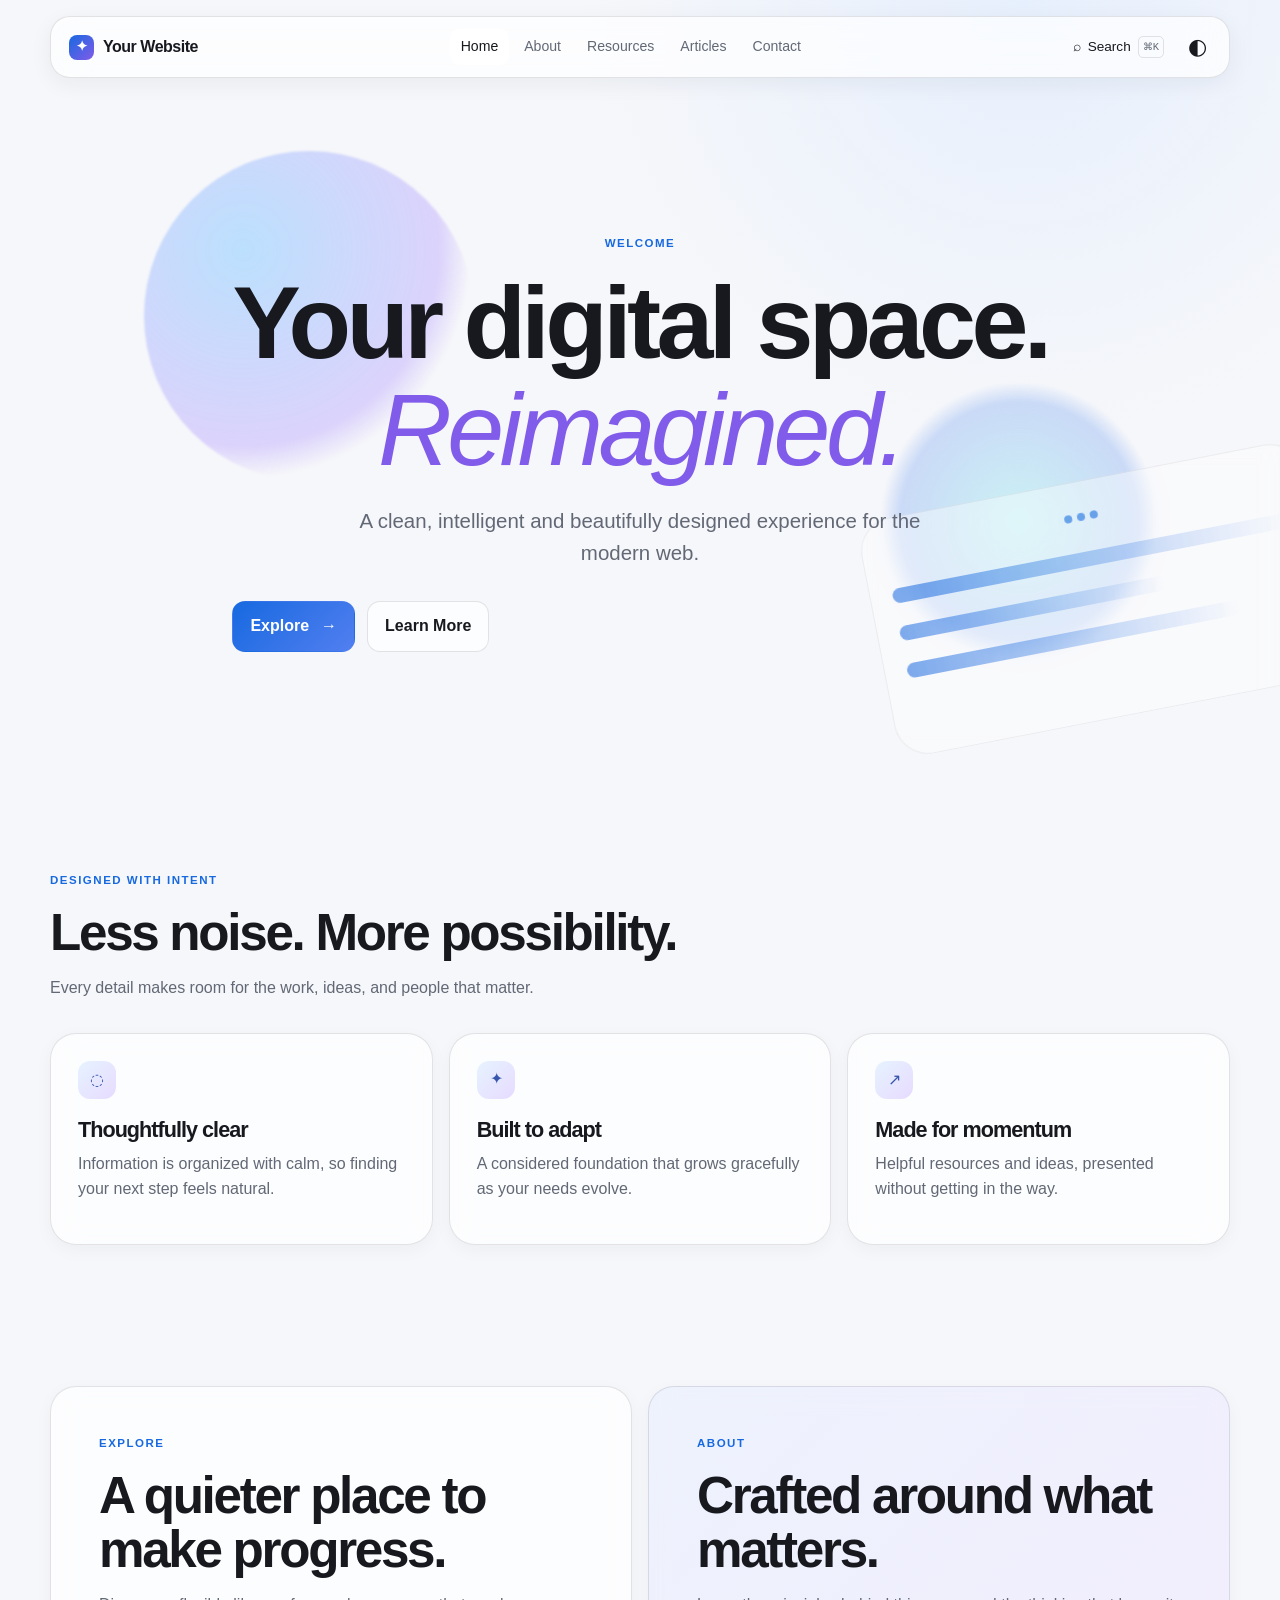
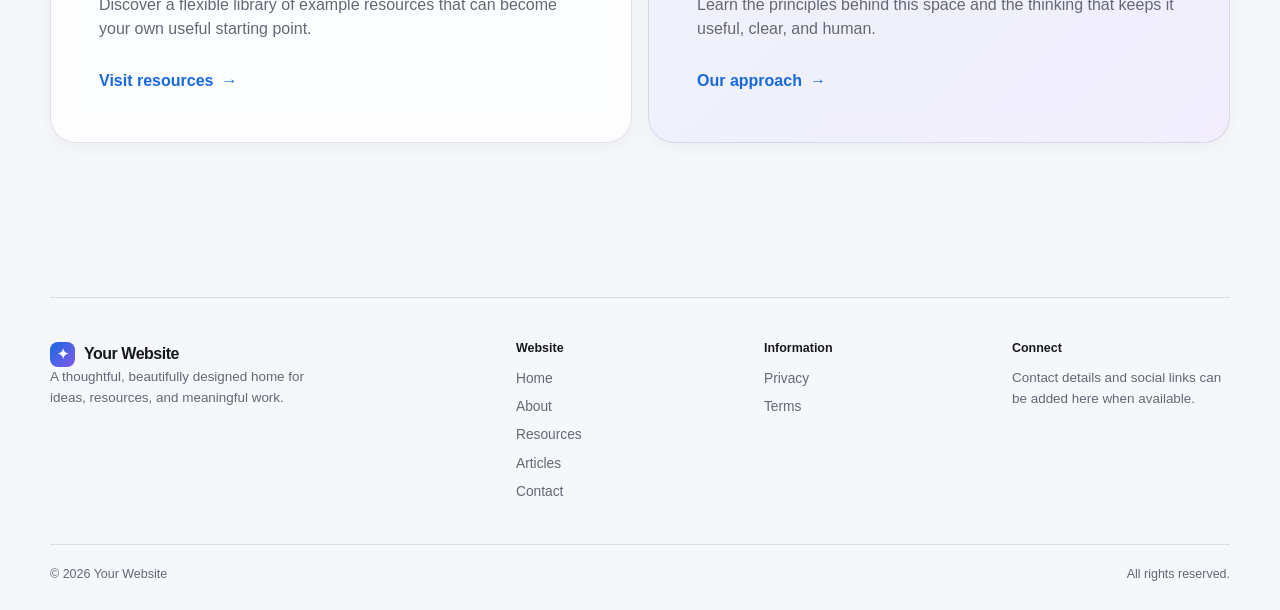
==== commit 038a0161: "a" ====
--- a/index.html
+++ b/index.html
@@ -1,355 +1,61 @@
-<!DOCTYPE html>
+<!doctype html>
+<html lang="en">
+<head>
+  <meta charset="utf-8">
+  <meta name="viewport" content="width=device-width, initial-scale=1">
+  <meta name="description" content="Your Website — a digital space, reimagined.">
+  <title>Your Website — Home</title>
+  <link rel="stylesheet" href="assets/css/global.css">
+</head>
+<body data-page="index.html">
+  <div class="page-shell">
+    <div id="global-header"></div>
+    <main>
+      <section class="hero">
+        <div class="orb orb-one"></div>
+        <div class="orb orb-two"></div>
+        <div class="hero-copy reveal">
+          <p class="eyebrow">Welcome</p>
+          <h1>Your digital space.<br><em>Reimagined.</em></h1>
+          <p class="lede">A clean, intelligent and beautifully designed experience for the modern web.</p>
+          <div class="button-row">
+            <a class="button button-primary" href="pages/resources.html">Explore <span>→</span></a>
+            <a class="button button-secondary" href="pages/about.html">Learn More</a>
+          </div>
+        </div>
+        <div class="hero-glass-art" aria-hidden="true">
+          <div class="art-window"><i></i><i></i><i></i><div></div><div></div><div></div></div>
+        </div>
+      </section>
 
-<html lang="en">
+      <section class="section">
+        <div class="section-heading">
+          <p class="eyebrow">Designed with intent</p>
+          <h2>Less noise. More possibility.</h2>
+          <p>Every detail makes room for the work, ideas, and people that matter.</p>
+        </div>
+        <div class="feature-grid">
+          <article class="glass-card"><span class="card-icon">◌</span><h3>Thoughtfully clear</h3><p>Information is organized with calm, so finding your next step feels natural.</p></article>
+          <article class="glass-card"><span class="card-icon">✦</span><h3>Built to adapt</h3><p>A considered foundation that grows gracefully as your needs evolve.</p></article>
+          <article class="glass-card"><span class="card-icon">↗</span><h3>Made for momentum</h3><p>Helpful resources and ideas, presented without getting in the way.</p></article>
+        </div>
+      </section>
 
-<head>
-
-    <meta charset="UTF-8">
-
-    <meta
-        name="viewport"
-        content="width=device-width, initial-scale=1.0">
-
-    <meta
-        name="description"
-        content="Your website description">
-
-    <title>
-        Your Website
-    </title>
-
-
-    <!-- GLOBAL CSS -->
-    <link
-        rel="stylesheet"
-        href="/assets/css/global.css">
-
-</head>
-
-
-<body>
-
-
-    <!-- GLOBAL HEADER -->
-    <div id="global-header"></div>
-
-
-    <!-- =====================================================
-         MAIN CONTENT
-         ===================================================== -->
-
-    <main>
-
-
-        <!-- HERO -->
-
-        <section class="hero">
-
-            <div class="container">
-
-                <div class="hero-content">
-
-
-                    <div class="eyebrow">
-
-                        <span class="status-dot"></span>
-
-                        Welcome to Your Website
-
-                    </div>
-
-
-                    <h1>
-
-                        Your digital space.
-                        <span>Reimagined.</span>
-
-                    </h1>
-
-
-                    <p>
-
-                        A modern website architecture
-                        inspired by the clarity,
-                        simplicity and interaction
-                        principles of macOS.
-
-                    </p>
-
-
-                    <div class="hero-buttons">
-
-                        <a
-                            href="/pages/about.html"
-                            class="button button-primary">
-
-                            Explore
-
-                        </a>
-
-
-                        <button
-                            type="button"
-                            class="button button-secondary search-trigger">
-
-                            Search Website
-
-                        </button>
-
-                    </div>
-
-                </div>
-
-            </div>
-
-        </section>
-
-
-
-        <!-- FEATURES -->
-
-        <section class="section">
-
-            <div class="container">
-
-
-                <div class="section-heading">
-
-                    <h2>
-                        Simple by design.
-                    </h2>
-
-                    <p>
-
-                        A consistent interface across
-                        every page of the website.
-
-                    </p>
-
-                </div>
-
-
-                <div class="cards">
-
-
-                    <article class="card">
-
-                        <div class="card-icon">
-                            ◌
-                        </div>
-
-                        <h3>
-                            Consistent
-                        </h3>
-
-                        <p>
-
-                            The same navigation,
-                            search and footer remain
-                            available throughout
-                            the website.
-
-                        </p>
-
-                    </article>
-
-
-                    <article class="card">
-
-                        <div class="card-icon">
-                            ◐
-                        </div>
-
-                        <h3>
-                            macOS Appearance
-                        </h3>
-
-                        <p>
-
-                            Choose Light, System or
-                            Dark appearance and keep
-                            the preference across
-                            the entire website.
-
-                        </p>
-
-                    </article>
-
-
-                    <article class="card">
-
-                        <div class="card-icon">
-                            ⌕
-                        </div>
-
-                        <h3>
-                            Global Search
-                        </h3>
-
-                        <p>
-
-                            Search pages, articles,
-                            resources and tools from
-                            anywhere using ⌘K.
-
-                        </p>
-
-                    </article>
-
-
-                </div>
-
-            </div>
-
-        </section>
-
-
-
-        <!-- RESOURCES -->
-
-        <section
-            class="section"
-            id="resources">
-
-            <div class="container">
-
-
-                <div class="section-heading">
-
-                    <h2>
-                        Built to grow.
-                    </h2>
-
-                    <p>
-
-                        Add pages, articles, tools
-                        and resources without
-                        changing the global interface.
-
-                    </p>
-
-                </div>
-
-
-                <div class="cards">
-
-
-                    <article class="card">
-
-                        <div class="card-icon">
-                            ◌
-                        </div>
-
-                        <h3>
-                            Pages
-                        </h3>
-
-                        <p>
-
-                            Create independent pages
-                            while maintaining the same
-                            global header and footer.
-
-                        </p>
-
-                    </article>
-
-
-                    <article class="card">
-
-                        <div class="card-icon">
-                            ≡
-                        </div>
-
-                        <h3>
-                            Articles
-                        </h3>
-
-                        <p>
-
-                            Publish structured content
-                            that can automatically appear
-                            in the global search.
-
-                        </p>
-
-                    </article>
-
-
-                    <article class="card">
-
-                        <div class="card-icon">
-                            +
-                        </div>
-
-                        <h3>
-                            Tools
-                        </h3>
-
-                        <p>
-
-                            Add calculators,
-                            directories and interactive
-                            applications later.
-
-                        </p>
-
-                    </article>
-
-
-                </div>
-
-            </div>
-
-        </section>
-
-
-
-        <!-- ABOUT -->
-
-        <section
-            class="section"
-            id="about">
-
-            <div class="container">
-
-                <div class="section-heading">
-
-                    <h2>
-                        One interface.
-                    </h2>
-
-                    <p>
-
-                        The content can change from
-                        page to page, while the overall
-                        website experience remains
-                        consistent.
-
-                    </p>
-
-                </div>
-
-            </div>
-
-        </section>
-
-
+      <section class="section split-section">
+        <div class="glass-panel">
+          <p class="eyebrow">Explore</p><h2>A quieter place to make progress.</h2>
+          <p>Discover a flexible library of example resources that can become your own useful starting point.</p>
+          <a class="text-link" href="pages/resources.html">Visit resources <span>→</span></a>
+        </div>
+        <div class="glass-panel accent-panel">
+          <p class="eyebrow">About</p><h2>Crafted around what matters.</h2>
+          <p>Learn the principles behind this space and the thinking that keeps it useful, clear, and human.</p>
+          <a class="text-link" href="pages/about.html">Our approach <span>→</span></a>
+        </div>
+      </section>
     </main>
-
-
-    <!-- GLOBAL FOOTER -->
-
     <div id="global-footer"></div>
-
-
-    <!-- GLOBAL JAVASCRIPT -->
-
-    <script
-        src="/assets/js/layout.js">
-    </script>
-
-
+  </div>
+  <script src="assets/js/layout.js" defer></script>
 </body>
-
-</html>+</html>
--- a/assets/css/global.css
+++ b/assets/css/global.css
@@ -1,2051 +1,33 @@
-/* =========================================================
-   GLOBAL APPLE / macOS DESIGN SYSTEM
-   ========================================================= */
-
-:root {
-
-    --bg: #f5f5f7;
-
-    --surface:
-        rgba(255,255,255,.72);
-
-    --surface-solid:
-        #ffffff;
-
-    --text:
-        #1d1d1f;
-
-    --secondary:
-        #6e6e73;
-
-    --border:
-        rgba(0,0,0,.08);
-
-    --accent:
-        #0071e3;
-
-    --accent-hover:
-        #0077ed;
-
-    --shadow:
-        0 20px 60px rgba(0,0,0,.10);
-
-    --nav-height:
-        64px;
-
-    --radius-large:
-        28px;
-
-    --radius-medium:
-        20px;
-
-    --radius-small:
-        12px;
-
-    --transition:
-        .35s cubic-bezier(.2,.8,.2,1);
-}
-
-
-/* =========================================================
-   DARK MODE
-   ========================================================= */
-
-[data-theme="dark"] {
-
-    --bg:
-        #000000;
-
-    --surface:
-        rgba(28,28,30,.78);
-
-    --surface-solid:
-        #1c1c1e;
-
-    --text:
-        #f5f5f7;
-
-    --secondary:
-        #98989d;
-
-    --border:
-        rgba(255,255,255,.10);
-
-    --accent:
-        #2997ff;
-
-    --accent-hover:
-        #4aa8ff;
-
-    --shadow:
-        0 20px 70px rgba(0,0,0,.50);
-}
-
-
-/* =========================================================
-   SYSTEM DARK MODE
-   ========================================================= */
-
-@media (prefers-color-scheme: dark) {
-
-    :root:not([data-theme="light"]) {
-
-        --bg:
-            #000000;
-
-        --surface:
-            rgba(28,28,30,.78);
-
-        --surface-solid:
-            #1c1c1e;
-
-        --text:
-            #f5f5f7;
-
-        --secondary:
-            #98989d;
-
-        --border:
-            rgba(255,255,255,.10);
-
-        --accent:
-            #2997ff;
-
-        --accent-hover:
-            #4aa8ff;
-
-        --shadow:
-            0 20px 70px rgba(0,0,0,.50);
-    }
-}
-
-
-/* =========================================================
-   RESET
-   ========================================================= */
-
-* {
-    box-sizing: border-box;
-}
-
-html {
-    scroll-behavior: smooth;
-}
-
-body {
-
-    margin: 0;
-
-    min-height: 100vh;
-
-    font-family:
-        -apple-system,
-        BlinkMacSystemFont,
-        "SF Pro Display",
-        "SF Pro Text",
-        "Helvetica Neue",
-        Arial,
-        sans-serif;
-
-    background:
-        var(--bg);
-
-    color:
-        var(--text);
-
-    transition:
-        background var(--transition),
-        color var(--transition);
-}
-
-body.search-open {
-    overflow: hidden;
-}
-
-a {
-    color: inherit;
-    text-decoration: none;
-}
-
-button,
-input {
-    font: inherit;
-}
-
-
-/* =========================================================
-   CONTAINER
-   ========================================================= */
-
-.container {
-
-    width:
-        min(1180px, calc(100% - 40px));
-
-    margin:
-        0 auto;
-}
-
-
-/* =========================================================
-   GLOBAL HEADER
-   ========================================================= */
-
-.site-nav-wrapper {
-
-    position:
-        sticky;
-
-    top:
-        14px;
-
-    z-index:
-        2000;
-
-    padding:
-        0 20px;
-}
-
-
-.site-nav {
-
-    width:
-        min(1180px, 100%);
-
-    height:
-        var(--nav-height);
-
-    margin:
-        auto;
-
-    display:
-        flex;
-
-    align-items:
-        center;
-
-    justify-content:
-        space-between;
-
-    padding:
-        0 16px;
-
-    background:
-        var(--surface);
-
-    backdrop-filter:
-        blur(30px)
-        saturate(180%);
-
-    -webkit-backdrop-filter:
-        blur(30px)
-        saturate(180%);
-
-    border:
-        1px solid var(--border);
-
-    border-radius:
-        22px;
-
-    box-shadow:
-        var(--shadow);
-}
-
-
-/* =========================================================
-   BRAND
-   ========================================================= */
-
-.site-brand {
-
-    display:
-        flex;
-
-    align-items:
-        center;
-
-    gap:
-        10px;
-
-    flex-shrink:
-        0;
-}
-
-.brand-icon {
-
-    width:
-        30px;
-
-    height:
-        30px;
-
-    display:
-        flex;
-
-    align-items:
-        center;
-
-    justify-content:
-        center;
-
-    border-radius:
-        9px;
-
-    background:
-        var(--text);
-
-    color:
-        var(--bg);
-
-    font-size:
-        13px;
-
-    font-weight:
-        700;
-}
-
-.brand-name {
-
-    font-size:
-        16px;
-
-    font-weight:
-        600;
-
-    letter-spacing:
-        -.3px;
-}
-
-
-/* =========================================================
-   DESKTOP MENU
-   ========================================================= */
-
-.site-menu {
-
-    display:
-        flex;
-
-    align-items:
-        center;
-
-    gap:
-        3px;
-
-    margin-left:
-        auto;
-
-    margin-right:
-        16px;
-}
-
-.nav-link {
-
-    padding:
-        9px 12px;
-
-    border-radius:
-        10px;
-
-    color:
-        var(--secondary);
-
-    font-size:
-        14px;
-
-    transition:
-        all .25s ease;
-}
-
-.nav-link:hover {
-
-    color:
-        var(--text);
-
-    background:
-        rgba(127,127,127,.10);
-}
-
-
-/* =========================================================
-   NAV CONTROLS
-   ========================================================= */
-
-.nav-controls {
-
-    display:
-        flex;
-
-    align-items:
-        center;
-
-    gap:
-        7px;
-}
-
-.nav-control {
-
-    height:
-        38px;
-
-    border:
-        1px solid var(--border);
-
-    background:
-        rgba(127,127,127,.08);
-
-    color:
-        var(--text);
-
-    border-radius:
-        12px;
-
-    cursor:
-        pointer;
-
-    transition:
-        all .25s ease;
-}
-
-.nav-control:hover {
-
-    background:
-        rgba(127,127,127,.15);
-
-    transform:
-        translateY(-1px);
-}
-
-
-/* =========================================================
-   SEARCH BUTTON
-   ========================================================= */
-
-.search-trigger {
-
-    display:
-        flex;
-
-    align-items:
-        center;
-
-    gap:
-        8px;
-
-    padding:
-        0 11px;
-
-    color:
-        var(--secondary);
-}
-
-.control-icon {
-    font-size: 16px;
-}
-
-.keyboard-shortcut {
-
-    font-size:
-        10px;
-
-    padding:
-        3px 5px;
-
-    border:
-        1px solid var(--border);
-
-    border-radius:
-        5px;
-}
-
-
-/* =========================================================
-   APPEARANCE BUTTON
-   ========================================================= */
-
-.theme-trigger {
-
-    width:
-        40px;
-
-    display:
-        flex;
-
-    align-items:
-        center;
-
-    justify-content:
-        center;
-
-    font-size:
-        15px;
-}
-
-
-/* =========================================================
-   APPEARANCE POPOVER
-   ========================================================= */
-
-.appearance-container {
-    position: relative;
-}
-
-.appearance-popover {
-
-    position:
-        absolute;
-
-    top:
-        calc(100% + 12px);
-
-    right:
-        0;
-
-    width:
-        340px;
-
-    padding:
-        18px;
-
-    background:
-        var(--surface-solid);
-
-    border:
-        1px solid var(--border);
-
-    border-radius:
-        22px;
-
-    box-shadow:
-        0 25px 80px rgba(0,0,0,.22);
-
-    backdrop-filter:
-        blur(30px)
-        saturate(180%);
-
-    -webkit-backdrop-filter:
-        blur(30px)
-        saturate(180%);
-
-    opacity:
-        0;
-
-    visibility:
-        hidden;
-
-    transform:
-        translateY(-8px) scale(.96);
-
-    transform-origin:
-        top right;
-
-    pointer-events:
-        none;
-
-    transition:
-        opacity .22s ease,
-        transform .22s ease,
-        visibility .22s ease;
-}
-
-.appearance-popover.open {
-
-    opacity:
-        1;
-
-    visibility:
-        visible;
-
-    transform:
-        translateY(0) scale(1);
-
-    pointer-events:
-        auto;
-}
-
-
-/* =========================================================
-   APPEARANCE HEADER
-   ========================================================= */
-
-.appearance-header {
-    padding:
-        3px 4px 16px;
-}
-
-.appearance-title {
-
-    font-size:
-        16px;
-
-    font-weight:
-        650;
-}
-
-.appearance-description {
-
-    margin-top:
-        4px;
-
-    font-size:
-        12px;
-
-    color:
-        var(--secondary);
-}
-
-
-/* =========================================================
-   APPEARANCE OPTIONS
-   ========================================================= */
-
-.appearance-options {
-
-    display:
-        grid;
-
-    grid-template-columns:
-        repeat(3,1fr);
-
-    gap:
-        8px;
-}
-
-.appearance-option {
-
-    padding:
-        7px;
-
-    border:
-        1px solid transparent;
-
-    border-radius:
-        14px;
-
-    background:
-        transparent;
-
-    color:
-        var(--text);
-
-    cursor:
-        pointer;
-
-    text-align:
-        left;
-
-    transition:
-        all .2s ease;
-}
-
-.appearance-option:hover {
-
-    background:
-        rgba(127,127,127,.09);
-}
-
-.appearance-option.selected {
-
-    background:
-        rgba(0,113,227,.08);
-
-    border-color:
-        rgba(0,113,227,.30);
-}
-
-
-/* =========================================================
-   APPEARANCE PREVIEWS
-   ========================================================= */
-
-.appearance-preview {
-
-    height:
-        105px;
-
-    border-radius:
-        10px;
-
-    padding:
-        7px;
-
-    display:
-        flex;
-
-    align-items:
-        center;
-
-    justify-content:
-        center;
-}
-
-.light-preview {
-    background: #e9e9ed;
-}
-
-.dark-preview {
-    background: #101010;
-}
-
-.system-preview {
-
-    background:
-        linear-gradient(
-            135deg,
-            #e9e9ed 0 50%,
-            #1c1c1e 50% 100%
-        );
-}
-
-.preview-window {
-
-    width:
-        90%;
-
-    height:
-        72%;
-
-    border-radius:
-        6px;
-
-    overflow:
-        hidden;
-}
-
-.light-preview .preview-window {
-    background: #fff;
-}
-
-.dark-preview .preview-window {
-    background: #2c2c2e;
-}
-
-.system-preview .preview-window {
-
-    background:
-        linear-gradient(
-            90deg,
-            #fff 0 50%,
-            #2c2c2e 50% 100%
-        );
-}
-
-.preview-toolbar {
-
-    height:
-        18%;
-
-    background:
-        rgba(127,127,127,.16);
-}
-
-.preview-content {
-
-    padding:
-        10px;
-
-    display:
-        flex;
-
-    flex-direction:
-        column;
-
-    gap:
-        5px;
-}
-
-.preview-content span {
-
-    display:
-        block;
-
-    height:
-        4px;
-
-    border-radius:
-        10px;
-
-    background:
-        rgba(127,127,127,.30);
-}
-
-.preview-content span:nth-child(1) {
-    width: 80%;
-}
-
-.preview-content span:nth-child(2) {
-    width: 60%;
-}
-
-.preview-content span:nth-child(3) {
-    width: 72%;
-}
-
-
-/* =========================================================
-   APPEARANCE LABEL
-   ========================================================= */
-
-.appearance-option-name {
-
-    display:
-        flex;
-
-    align-items:
-        center;
-
-    justify-content:
-        space-between;
-
-    padding:
-        9px 2px 2px;
-
-    font-size:
-        12px;
-
-    font-weight:
-        500;
-}
-
-.appearance-check {
-
-    opacity:
-        0;
-
-    width:
-        18px;
-
-    height:
-        18px;
-
-    display:
-        flex;
-
-    align-items:
-        center;
-
-    justify-content:
-        center;
-
-    border-radius:
-        50%;
-
-    background:
-        var(--accent);
-
-    color:
-        #fff;
-
-    font-size:
-        11px;
-}
-
-.appearance-option.selected
-.appearance-check {
-    opacity: 1;
-}
-
-
-/* =========================================================
-   APPEARANCE FOOTER
-   ========================================================= */
-
-.appearance-footer {
-
-    display:
-        flex;
-
-    justify-content:
-        space-between;
-
-    align-items:
-        center;
-
-    margin-top:
-        15px;
-
-    padding:
-        12px 4px 2px;
-
-    border-top:
-        1px solid var(--border);
-
-    font-size:
-        11px;
-
-    color:
-        var(--secondary);
-}
-
-.appearance-footer strong {
-    color:
-        var(--text);
-}
-
-
-/* =========================================================
-   MOBILE MENU
-   ========================================================= */
-
-.mobile-trigger {
-
-    display:
-        none;
-
-    width:
-        40px;
-
-    align-items:
-        center;
-
-    justify-content:
-        center;
-}
-
-.hamburger {
-
-    display:
-        flex;
-
-    flex-direction:
-        column;
-
-    gap:
-        4px;
-}
-
-.hamburger span {
-
-    width:
-        15px;
-
-    height:
-        1.5px;
-
-    background:
-        currentColor;
-
-    border-radius:
-        2px;
-
-    transition:
-        transform .3s ease,
-        opacity .3s ease;
-}
-
-.mobile-trigger.active
-.hamburger span:nth-child(1) {
-
-    transform:
-        translateY(5.5px) rotate(45deg);
-}
-
-.mobile-trigger.active
-.hamburger span:nth-child(2) {
-    opacity: 0;
-}
-
-.mobile-trigger.active
-.hamburger span:nth-child(3) {
-
-    transform:
-        translateY(-5.5px) rotate(-45deg);
-}
-
-.mobile-navigation {
-
-    display:
-        none;
-}
-
-
-/* =========================================================
-   HERO
-   ========================================================= */
-
-.hero {
-
-    min-height:
-        78vh;
-
-    display:
-        flex;
-
-    align-items:
-        center;
-
-    text-align:
-        center;
-
-    padding:
-        100px 0 80px;
-}
-
-.hero-content {
-
-    max-width:
-        850px;
-
-    margin:
-        auto;
-}
-
-.eyebrow {
-
-    display:
-        inline-flex;
-
-    align-items:
-        center;
-
-    gap:
-        8px;
-
-    padding:
-        8px 14px;
-
-    border:
-        1px solid var(--border);
-
-    background:
-        var(--surface);
-
-    backdrop-filter:
-        blur(15px);
-
-    border-radius:
-        999px;
-
-    font-size:
-        13px;
-
-    color:
-        var(--secondary);
-
-    margin-bottom:
-        25px;
-}
-
-.status-dot {
-
-    width:
-        7px;
-
-    height:
-        7px;
-
-    border-radius:
-        50%;
-
-    background:
-        #34c759;
-
-    box-shadow:
-        0 0 10px rgba(52,199,89,.5);
-}
-
-.hero h1 {
-
-    margin:
-        0;
-
-    font-size:
-        clamp(48px,8vw,92px);
-
-    line-height:
-        .98;
-
-    letter-spacing:
-        -5px;
-
-    font-weight:
-        700;
-}
-
-.hero h1 span {
-    color:
-        var(--secondary);
-}
-
-.hero p {
-
-    max-width:
-        650px;
-
-    margin:
-        30px auto;
-
-    font-size:
-        20px;
-
-    line-height:
-        1.55;
-
-    color:
-        var(--secondary);
-}
-
-
-/* =========================================================
-   BUTTONS
-   ========================================================= */
-
-.hero-buttons {
-
-    display:
-        flex;
-
-    justify-content:
-        center;
-
-    gap:
-        12px;
-
-    margin-top:
-        35px;
-}
-
-.button {
-
-    padding:
-        14px 22px;
-
-    border-radius:
-        999px;
-
-    border:
-        1px solid var(--border);
-
-    font-size:
-        15px;
-
-    font-weight:
-        600;
-
-    transition:
-        all .3s cubic-bezier(.2,.8,.2,1);
-}
-
-.button:hover {
-    transform:
-        translateY(-2px);
-}
-
-.button-primary {
-
-    background:
-        var(--accent);
-
-    color:
-        white;
-
-    border-color:
-        transparent;
-
-    box-shadow:
-        0 8px 20px rgba(0,113,227,.25);
-}
-
-.button-primary:hover {
-    background:
-        var(--accent-hover);
-}
-
-.button-secondary {
-
-    background:
-        var(--surface);
-
-    backdrop-filter:
-        blur(20px);
-}
-
-
-/* =========================================================
-   SECTIONS
-   ========================================================= */
-
-.section {
-
-    padding:
-        100px 0;
-}
-
-.section-heading {
-
-    text-align:
-        center;
-
-    max-width:
-        650px;
-
-    margin:
-        0 auto 50px;
-}
-
-.section-heading h2 {
-
-    margin:
-        0 0 15px;
-
-    font-size:
-        clamp(34px,5vw,55px);
-
-    letter-spacing:
-        -2px;
-}
-
-.section-heading p {
-
-    color:
-        var(--secondary);
-
-    font-size:
-        17px;
-
-    line-height:
-        1.5;
-}
-
-
-/* =========================================================
-   CARDS
-   ========================================================= */
-
-.cards {
-
-    display:
-        grid;
-
-    grid-template-columns:
-        repeat(3,1fr);
-
-    gap:
-        18px;
-}
-
-.card {
-
-    padding:
-        30px;
-
-    min-height:
-        220px;
-
-    border:
-        1px solid var(--border);
-
-    background:
-        var(--surface);
-
-    backdrop-filter:
-        blur(25px);
-
-    border-radius:
-        var(--radius-large);
-
-    transition:
-        all .35s cubic-bezier(.2,.8,.2,1);
-}
-
-.card:hover {
-
-    transform:
-        translateY(-6px);
-
-    box-shadow:
-        var(--shadow);
-}
-
-.card-icon {
-
-    width:
-        48px;
-
-    height:
-        48px;
-
-    border-radius:
-        15px;
-
-    display:
-        flex;
-
-    align-items:
-        center;
-
-    justify-content:
-        center;
-
-    background:
-        rgba(127,127,127,.10);
-
-    margin-bottom:
-        25px;
-
-    font-size:
-        20px;
-}
-
-.card h3 {
-
-    margin:
-        0 0 10px;
-
-    font-size:
-        20px;
-}
-
-.card p {
-
-    margin:
-        0;
-
-    color:
-        var(--secondary);
-
-    line-height:
-        1.55;
-}
-
-
-/* =========================================================
-   GLOBAL FOOTER
-   ========================================================= */
-
-.site-footer {
-
-    margin-top:
-        80px;
-
-    padding:
-        70px 0 30px;
-
-    border-top:
-        1px solid var(--border);
-
-    color:
-        var(--secondary);
-}
-
-.footer-container {
-
-    width:
-        min(1180px,calc(100% - 40px));
-
-    margin:
-        auto;
-}
-
-.footer-main {
-
-    display:
-        grid;
-
-    grid-template-columns:
-        2fr 1fr 1fr 1fr;
-
-    gap:
-        50px;
-}
-
-.footer-brand p {
-
-    max-width:
-        280px;
-
-    line-height:
-        1.5;
-
-    font-size:
-        14px;
-}
-
-.footer-column {
-
-    display:
-        flex;
-
-    flex-direction:
-        column;
-
-    gap:
-        10px;
-}
-
-.footer-column h3 {
-
-    margin:
-        0 0 8px;
-
-    color:
-        var(--text);
-
-    font-size:
-        14px;
-}
-
-.footer-column a {
-
-    color:
-        var(--secondary);
-
-    font-size:
-        14px;
-
-    transition:
-        color .2s ease;
-}
-
-.footer-column a:hover {
-    color:
-        var(--text);
-}
-
-.footer-bottom {
-
-    display:
-        flex;
-
-    justify-content:
-        space-between;
-
-    gap:
-        20px;
-
-    margin-top:
-        55px;
-
-    padding-top:
-        20px;
-
-    border-top:
-        1px solid var(--border);
-
-    font-size:
-        12px;
-}
-
-
-/* =========================================================
-   GLOBAL SPOTLIGHT SEARCH
-   ========================================================= */
-
-.global-search-overlay {
-
-    position:
-        fixed;
-
-    inset:
-        0;
-
-    z-index:
-        9999;
-
-    display:
-        flex;
-
-    justify-content:
-        center;
-
-    align-items:
-        flex-start;
-
-    padding-top:
-        110px;
-
-    background:
-        rgba(0,0,0,.28);
-
-    backdrop-filter:
-        blur(24px)
-        saturate(130%);
-
-    -webkit-backdrop-filter:
-        blur(24px)
-        saturate(130%);
-
-    opacity:
-        0;
-
-    visibility:
-        hidden;
-
-    pointer-events:
-        none;
-
-    transition:
-        opacity .25s ease,
-        visibility .25s ease;
-}
-
-.global-search-overlay.active {
-
-    opacity:
-        1;
-
-    visibility:
-        visible;
-
-    pointer-events:
-        auto;
-}
-
-.global-search-panel {
-
-    width:
-        min(760px,calc(100% - 30px));
-
-    max-height:
-        min(650px,calc(100vh - 160px));
-
-    overflow:
-        hidden;
-
-    background:
-        var(--surface-solid);
-
-    border:
-        1px solid var(--border);
-
-    border-radius:
-        26px;
-
-    box-shadow:
-        0 30px 100px rgba(0,0,0,.30);
-
-    transform:
-        translateY(-18px) scale(.97);
-
-    transition:
-        transform .3s cubic-bezier(.2,.8,.2,1);
-}
-
-.global-search-overlay.active
-.global-search-panel {
-
-    transform:
-        translateY(0) scale(1);
-}
-
-.global-search-input-row {
-
-    display:
-        flex;
-
-    align-items:
-        center;
-
-    gap:
-        13px;
-
-    height:
-        72px;
-
-    padding:
-        0 20px;
-
-    border-bottom:
-        1px solid var(--border);
-}
-
-.global-search-icon {
-
-    font-size:
-        24px;
-
-    color:
-        var(--secondary);
-}
-
-.global-search-input {
-
-    flex:
-        1;
-
-    min-width:
-        0;
-
-    border:
-        none;
-
-    outline:
-        none;
-
-    background:
-        transparent;
-
-    color:
-        var(--text);
-
-    font-size:
-        21px;
-}
-
-.global-search-input::placeholder {
-    color:
-        var(--secondary);
-}
-
-.search-close-button {
-
-    border:
-        1px solid var(--border);
-
-    background:
-        rgba(127,127,127,.08);
-
-    color:
-        var(--secondary);
-
-    border-radius:
-        7px;
-
-    padding:
-        5px 7px;
-
-    font-size:
-        10px;
-
-    cursor:
-        pointer;
-}
-
-.search-meta {
-
-    padding:
-        13px 20px 8px;
-
-    color:
-        var(--secondary);
-
-    font-size:
-        12px;
-}
-
-.global-search-results {
-
-    max-height:
-        450px;
-
-    overflow-y:
-        auto;
-
-    padding:
-        5px 8px 10px;
-}
-
-.global-search-result {
-
-    display:
-        flex;
-
-    align-items:
-        center;
-
-    gap:
-        13px;
-
-    padding:
-        13px;
-
-    border-radius:
-        15px;
-
-    color:
-        var(--text);
-
-    transition:
-        background .15s ease;
-}
-
-.global-search-result:hover,
-.global-search-result.selected {
-
-    background:
-        rgba(127,127,127,.11);
-}
-
-.result-leading-icon {
-
-    width:
-        38px;
-
-    height:
-        38px;
-
-    flex-shrink:
-        0;
-
-    display:
-        flex;
-
-    align-items:
-        center;
-
-    justify-content:
-        center;
-
-    border-radius:
-        11px;
-
-    background:
-        rgba(127,127,127,.10);
-
-    color:
-        var(--secondary);
-}
-
-.result-content {
-
-    min-width:
-        0;
-
-    flex:
-        1;
-}
-
-.result-title {
-
-    font-size:
-        14px;
-
-    font-weight:
-        600;
-}
-
-.result-description {
-
-    margin-top:
-        4px;
-
-    color:
-        var(--secondary);
-
-    font-size:
-        12px;
-
-    white-space:
-        nowrap;
-
-    overflow:
-        hidden;
-
-    text-overflow:
-        ellipsis;
-}
-
-.result-title mark,
-.result-description mark {
-
-    background:
-        transparent;
-
-    color:
-        var(--accent);
-
-    font-weight:
-        700;
-}
-
-.result-category {
-
-    flex-shrink:
-        0;
-
-    color:
-        var(--secondary);
-
-    font-size:
-        11px;
-}
-
-.search-empty {
-
-    min-height:
-        220px;
-
-    display:
-        flex;
-
-    flex-direction:
-        column;
-
-    align-items:
-        center;
-
-    justify-content:
-        center;
-
-    gap:
-        7px;
-
-    color:
-        var(--secondary);
-}
-
-.search-empty-icon {
-
-    font-size:
-        35px;
-
-    opacity:
-        .5;
-}
-
-.search-footer {
-
-    display:
-        flex;
-
-    align-items:
-        center;
-
-    gap:
-        18px;
-
-    padding:
-        12px 18px;
-
-    border-top:
-        1px solid var(--border);
-
-    color:
-        var(--secondary);
-
-    font-size:
-        10px;
-}
-
-
-/* =========================================================
-   RESPONSIVE
-   ========================================================= */
-
-@media (max-width: 850px) {
-
-    .site-nav-wrapper {
-        padding:
-            0 10px;
-    }
-
-    .site-menu {
-        display:
-            none;
-    }
-
-    .mobile-trigger {
-        display:
-            flex;
-    }
-
-    .mobile-navigation {
-
-        width:
-            calc(100% - 20px);
-
-        margin:
-            10px auto 0;
-
-        padding:
-            10px;
-
-        background:
-            var(--surface-solid);
-
-        border:
-            1px solid var(--border);
-
-        border-radius:
-            20px;
-
-        box-shadow:
-            var(--shadow);
-
-        backdrop-filter:
-            blur(25px);
-
-        opacity:
-            0;
-
-        transform:
-            translateY(-10px);
-
-        pointer-events:
-            none;
-
-        transition:
-            all .3s ease;
-    }
-
-    .mobile-navigation.open {
-
-        display:
-            flex;
-
-        flex-direction:
-            column;
-
-        opacity:
-            1;
-
-        transform:
-            translateY(0);
-
-        pointer-events:
-            auto;
-    }
-
-    .mobile-navigation a,
-    .mobile-search-trigger {
-
-        padding:
-            14px;
-
-        border:
-            none;
-
-        background:
-            transparent;
-
-        color:
-            var(--text);
-
-        text-align:
-            left;
-
-        font-size:
-            15px;
-
-        border-radius:
-            12px;
-
-        cursor:
-            pointer;
-    }
-
-    .mobile-navigation a:hover,
-    .mobile-search-trigger:hover {
-
-        background:
-            rgba(127,127,127,.10);
-    }
-
-    .search-trigger {
-        display:
-            none;
-    }
-
-    .cards {
-        grid-template-columns:
-            1fr;
-    }
-
-    .footer-main {
-        grid-template-columns:
-            1fr 1fr;
-    }
-
-    .footer-brand {
-        grid-column:
-            1 / -1;
-    }
-
-    .footer-bottom {
-        flex-direction:
-            column;
-    }
-}
-
-
-@media (max-width: 600px) {
-
-    .appearance-popover {
-
-        position:
-            fixed;
-
-        top:
-            84px;
-
-        right:
-            12px;
-
-        width:
-            calc(100% - 24px);
-
-        max-width:
-            360px;
-    }
-
-    .hero {
-        padding:
-            80px 0;
-    }
-
-    .hero h1 {
-
-        font-size:
-            48px;
-
-        letter-spacing:
-            -3px;
-    }
-
-    .hero p {
-        font-size:
-            17px;
-    }
-
-    .hero-buttons {
-
-        flex-direction:
-            column;
-
-        align-items:
-            center;
-    }
-
-    .button {
-        width:
-            min(280px,100%);
-    }
-
-    .section {
-        padding:
-            70px 0;
-    }
-
-    .footer-main {
-        grid-template-columns:
-            1fr;
-    }
-
-    .footer-brand {
-        grid-column:
-            auto;
-    }
-
-    .global-search-overlay {
-        padding-top:
-            70px;
-    }
-
-    .global-search-input {
-        font-size:
-            17px;
-    }
-
-    .result-category {
-        display:
-            none;
-    }
-
-    .search-footer {
-        justify-content:
-            space-between;
-
-        gap:
-            8px;
-    }
-}+/* 1. Variables / 2. Light theme */
+:root{--bg:#f6f7fa;--surface:rgba(255,255,255,.7);--surface-solid:#fff;--text:#17191f;--muted:#626875;--line:rgba(33,38,48,.12);--accent:#1769e0;--accent-2:#815be9;--shadow:0 18px 48px rgba(32,40,55,.1);--radius:26px;--max:1180px;color-scheme:light}
+/* 3. Dark theme */
+:root[data-theme="dark"]{--bg:#101116;--surface:rgba(29,31,39,.72);--surface-solid:#1d1f27;--text:#f4f6fb;--muted:#a7acb9;--line:rgba(255,255,255,.13);--accent:#7db5ff;--accent-2:#bc9aff;--shadow:0 20px 55px rgba(0,0,0,.35);color-scheme:dark}
+/* 4. System theme */
+@media(prefers-color-scheme:dark){:root:not([data-theme="light"]):not([data-theme="dark"]){--bg:#101116;--surface:rgba(29,31,39,.72);--surface-solid:#1d1f27;--text:#f4f6fb;--muted:#a7acb9;--line:rgba(255,255,255,.13);--accent:#7db5ff;--accent-2:#bc9aff;--shadow:0 20px 55px rgba(0,0,0,.35);color-scheme:dark}}
+/* 5. Reset */
+*{box-sizing:border-box}html{scroll-behavior:smooth}body{margin:0;min-width:320px;background:radial-gradient(circle at 80% 0,#dceaff99,transparent 28rem),var(--bg);color:var(--text);font-family:-apple-system,BlinkMacSystemFont,"Segoe UI",sans-serif;line-height:1.55}body.modal-open{overflow:hidden}[hidden]{display:none!important}a{color:inherit;text-decoration:none}button,input,textarea{font:inherit}button{cursor:pointer}h1,h2,h3,p{margin-top:0}p{color:var(--muted)}
+/* 6. Typography / 7. Layout */
+h1,h2,h3{letter-spacing:-.045em;line-height:1.05}h1{font-size:clamp(3.1rem,8vw,6.8rem);margin-bottom:1.35rem}h1 em{font-weight:500;color:var(--accent-2)}h2{font-size:clamp(2rem,4vw,3.35rem);margin-bottom:1rem}h3{font-size:1.35rem;margin-bottom:.65rem}.page-shell{overflow:hidden}.site-header,main,.site-footer{width:min(calc(100% - 40px),var(--max));margin-inline:auto}.section,.content-section,.resource-grid,.article-grid,.contact-layout{margin-top:clamp(5rem,11vw,9rem)}.eyebrow{text-transform:uppercase;letter-spacing:.13em;font-size:.72rem;font-weight:750;color:var(--accent);margin-bottom:1rem}.lede{max-width:590px;font-size:clamp(1.05rem,2vw,1.28rem)}.section-heading{max-width:660px;margin-bottom:2rem}.sr-only{position:absolute;width:1px;height:1px;overflow:hidden;clip:rect(0,0,0,0)}
+/* 8. Header / 9. Navigation */
+#global-header{height:94px;padding-top:16px;position:relative;z-index:20}.site-header{height:62px;padding:0 13px 0 18px;display:flex;align-items:center;justify-content:space-between;background:var(--surface);border:1px solid var(--line);box-shadow:0 6px 22px rgba(25,32,48,.06);border-radius:20px;backdrop-filter:blur(18px);position:sticky;top:16px}.brand{display:inline-flex;align-items:center;gap:9px;font-weight:700;letter-spacing:-.03em;white-space:nowrap}.brand-mark{display:grid;place-items:center;width:25px;height:25px;border-radius:8px;background:linear-gradient(135deg,var(--accent),var(--accent-2));color:white;font-size:14px}.desktop-nav{display:flex;gap:4px}.desktop-nav a{padding:7px 11px;border-radius:9px;font-size:.88rem;color:var(--muted);transition:.2s}.desktop-nav a:hover,.desktop-nav a[aria-current="page"]{background:var(--surface-solid);color:var(--text)}.header-actions{display:flex;align-items:center;gap:7px}.search-trigger,.icon-button{border:0;background:transparent;color:var(--text);border-radius:10px;height:36px}.search-trigger{display:flex;align-items:center;gap:7px;padding:0 9px;font-size:.85rem}.search-trigger:hover,.icon-button:hover{background:var(--surface-solid)}kbd{font-size:.65rem;color:var(--muted);padding:2px 4px;border:1px solid var(--line);border-radius:5px}.icon-button{width:36px;font-size:1.35rem}.theme-wrap{position:relative}.theme-popover{position:absolute;right:0;top:45px;width:215px;padding:7px;background:var(--surface-solid);border:1px solid var(--line);border-radius:16px;box-shadow:var(--shadow);backdrop-filter:blur(18px)}.theme-popover button{width:100%;border:0;background:transparent;color:var(--text);padding:8px;display:grid;grid-template-columns:30px 1fr;grid-template-areas:"preview name" "preview note";gap:0 9px;text-align:left;border-radius:10px}.theme-popover button:hover,.theme-popover button[aria-checked="true"]{background:var(--bg)}.theme-popover button span:not(.theme-preview){grid-area:name;font-size:.86rem}.theme-popover small{grid-area:note;color:var(--muted);font-size:.68rem}.theme-preview{grid-area:preview;width:28px;height:28px;border-radius:8px;border:1px solid var(--line)}.preview-light{background:linear-gradient(135deg,#fff 50%,#dbeaff 50%)}.preview-system{background:linear-gradient(135deg,#fff 50%,#2a2c33 50%)}.preview-dark{background:linear-gradient(135deg,#20222a 50%,#7254d8 50%)}
+/* 10. Mobile nav */
+.menu-button,.mobile-menu,.mobile-backdrop{display:none}.mobile-menu{position:fixed;z-index:40;right:14px;left:14px;top:14px;padding:16px;background:var(--surface-solid);border:1px solid var(--line);border-radius:22px;box-shadow:var(--shadow);transform:translateY(-16px) scale(.98);opacity:0;pointer-events:none;transition:.25s}.mobile-menu.is-open{transform:none;opacity:1;pointer-events:auto}.mobile-menu-head{display:flex;justify-content:space-between;align-items:center}.mobile-menu nav{display:grid;gap:4px;margin-top:20px}.mobile-menu nav a{padding:13px;border-radius:12px;font-weight:600}.mobile-menu nav a:hover{background:var(--bg)}.mobile-backdrop,.search-backdrop{position:fixed;inset:0;background:rgba(9,12,18,.3);backdrop-filter:blur(4px);z-index:35}
+/* 11. Buttons */
+.button-row{display:flex;flex-wrap:wrap;gap:12px;margin-top:2rem}.button{display:inline-flex;align-items:center;gap:12px;padding:12px 17px;border-radius:13px;font-weight:650;border:1px solid transparent;transition:transform .2s,box-shadow .2s}.button:hover{transform:translateY(-2px);box-shadow:0 9px 19px rgba(28,55,105,.17)}.button-primary{background:linear-gradient(135deg,var(--accent),#527ff0);color:#fff}.button-secondary{border-color:var(--line);background:var(--surface);color:var(--text)}.text-link{display:inline-flex;gap:8px;align-items:center;color:var(--accent);font-weight:650;margin-top:.7rem}.text-link span{transition:transform .2s}.text-link:hover span{transform:translateX(4px)}
+/* 12. Hero */
+.hero{min-height:620px;display:grid;place-items:center;text-align:center;position:relative;padding:clamp(5rem,11vw,9rem) 0 5rem}.hero-copy{position:relative;z-index:2}.hero-copy .lede{margin-inline:auto}.orb{position:absolute;filter:blur(1px);border-radius:50%;opacity:.7}.orb-one{width:330px;height:330px;background:radial-gradient(circle at 30% 30%,#a3d6ff,#a589ff77 60%,transparent 70%);top:9%;left:8%;animation:float 10s ease-in-out infinite}.orb-two{width:280px;height:280px;background:radial-gradient(circle,#b8eff2,#5b91ef66 60%,transparent 70%);right:6%;bottom:11%;animation:float 13s ease-in-out -4s infinite}.hero-glass-art{position:absolute;width:min(42vw,450px);height:240px;border:1px solid var(--line);background:var(--surface);border-radius:34px;right:-8%;bottom:2%;transform:rotate(-11deg);opacity:.55;backdrop-filter:blur(10px)}.art-window{padding:22px}.art-window i{display:inline-block;width:8px;height:8px;border-radius:50%;background:var(--accent);margin-right:5px}.art-window div{height:15px;border-radius:20px;background:linear-gradient(90deg,var(--accent),transparent);margin-top:23px}.art-window div:nth-child(5){width:67%}.art-window div:nth-child(6){width:84%}
+/* 13. Cards */
+.feature-grid,.resource-grid,.article-grid{display:grid;grid-template-columns:repeat(3,1fr);gap:16px}.glass-card,.glass-panel,.resource-card,.article-card,.featured-article{border:1px solid var(--line);background:var(--surface);box-shadow:0 5px 18px rgba(26,36,55,.04);backdrop-filter:blur(14px);border-radius:var(--radius)}.glass-card,.resource-card,.article-card{padding:27px;transition:transform .25s,box-shadow .25s}.glass-card:hover,.resource-card:hover,.article-card:hover{transform:translateY(-5px);box-shadow:var(--shadow)}.card-icon{display:grid;place-items:center;width:38px;height:38px;background:linear-gradient(135deg,#e6f3ff,#e7dbff);color:#3757ab;border-radius:12px;margin-bottom:20px}.split-section{display:grid;grid-template-columns:1fr 1fr;gap:16px}.glass-panel{padding:clamp(1.8rem,4vw,3rem)}.accent-panel{background:linear-gradient(135deg,#e8efff99,#f0e7ff99)}.wide-panel{font-size:clamp(1.35rem,2.5vw,2rem);max-width:880px}.two-column{display:grid;grid-template-columns:.8fr 1.2fr;gap:clamp(2rem,8vw,9rem);padding:clamp(2rem,6vw,5rem) 0;border-block:1px solid var(--line)}.two-column>div>p{font-size:1.08rem}.two-column .button{margin-top:1rem}
+/* 14. Search */
+.search-dialog{position:fixed;top:min(15vh,120px);left:50%;z-index:50;width:min(calc(100% - 28px),680px);transform:translate(-50%,-12px) scale(.98);background:var(--surface-solid);border:1px solid var(--line);border-radius:23px;box-shadow:var(--shadow);overflow:hidden;opacity:0;transition:.22s}.search-dialog.is-open{transform:translate(-50%,0);opacity:1}.search-backdrop{z-index:45}.search-box{display:flex;align-items:center;gap:10px;padding:15px;border-bottom:1px solid var(--line)}.search-box>span{font-size:1.5rem;color:var(--muted)}.search-box input{flex:1;border:0;outline:0;background:transparent;color:var(--text);font-size:1.1rem}.search-box button{border:0;background:transparent;color:var(--muted);font-size:1.4rem}.search-content{padding:12px;min-height:180px}.search-heading{display:flex;justify-content:space-between;color:var(--muted);font-size:.7rem;padding:2px 8px 10px}.search-results{display:grid;gap:3px}.search-result{display:grid;grid-template-columns:1fr auto;gap:3px;padding:11px 10px;border-radius:11px;cursor:pointer}.search-result:hover,.search-result.is-selected{background:var(--bg)}.search-result strong{font-size:.93rem}.search-result p{font-size:.77rem;margin:0;grid-column:1}.search-result small{color:var(--accent);font-size:.68rem}.search-empty{padding:35px 10px;color:var(--muted);text-align:center;font-size:.9rem}
+/* 16. Forms */
+.contact-layout{display:grid;grid-template-columns:.8fr 1.2fr;gap:clamp(2rem,7vw,7rem);align-items:start}.contact-aside h2{font-size:clamp(2rem,4vw,3rem)}.contact-form{display:grid;gap:16px}.form-row{display:grid;grid-template-columns:1fr 1fr;gap:14px}.contact-form label{display:block;font-size:.82rem;font-weight:650;margin-bottom:6px}.contact-form input,.contact-form textarea{width:100%;border:1px solid var(--line);border-radius:11px;background:var(--bg);color:var(--text);padding:11px;outline:0;transition:border .2s,box-shadow .2s}.contact-form input:focus,.contact-form textarea:focus{border-color:var(--accent);box-shadow:0 0 0 3px color-mix(in srgb,var(--accent) 18%,transparent)}.field-error{display:block;min-height:18px;margin-top:4px;color:#c42e3e;font-size:.75rem}.form-status{margin:0;font-size:.9rem}.form-status.success{color:#23815a}
+/* 17. Footer */
+.site-footer{margin-top:clamp(6rem,12vw,10rem);padding:44px 0 25px;border-top:1px solid var(--line)}.footer-grid{display:grid;grid-template-columns:2fr repeat(3,1fr);gap:30px}.footer-grid h2{font-size:.78rem;letter-spacing:0;margin-bottom:13px}.footer-grid a:not(.brand){display:block;color:var(--muted);font-size:.86rem;margin:7px 0}.footer-grid a:not(.brand):hover{color:var(--text)}.footer-grid p{font-size:.84rem;max-width:260px}.footer-bottom{border-top:1px solid var(--line);padding-top:20px;margin-top:35px;display:flex;justify-content:space-between;color:var(--muted);font-size:.78rem}
+/* pages */
+.page-hero{padding:clamp(4rem,9vw,7rem) 0 2rem;max-width:850px}.page-hero.compact{padding-bottom:0}.resource-grid{grid-template-columns:repeat(2,1fr);margin-top:3rem}.resource-card{min-height:250px}.resource-card h2{font-size:2rem}.library-note{text-align:center;font-size:.85rem;margin:2rem 0}.article-filters{display:flex;gap:8px;flex-wrap:wrap;margin:2.5rem 0 16px}.article-filters button{border:1px solid var(--line);background:transparent;color:var(--muted);padding:7px 12px;border-radius:20px;font-size:.8rem}.article-filters .filter-active{background:var(--text);color:var(--bg)}.featured-article{display:grid;grid-template-columns:1.15fr .85fr;min-height:330px;overflow:hidden;padding:clamp(1.7rem,5vw,4rem)}.featured-article h2{font-size:clamp(2rem,4vw,3.6rem)}.article-art{display:grid;place-content:center;gap:14px;transform:rotate(-12deg)}.article-art span{display:block;width:190px;height:32px;border-radius:18px;background:linear-gradient(90deg,var(--accent),var(--accent-2))}.article-art span:nth-child(2){width:260px;opacity:.75}.article-art span:nth-child(3){width:130px;opacity:.5}.article-grid{margin-top:16px}.article-card h2{font-size:1.7rem}.legal-page{max-width:800px;margin:clamp(4rem,9vw,7rem) auto 0}.legal-notice{padding:16px 18px;border-radius:14px;background:#fff0d5;color:#6c4e17;border:1px solid #e3c896;font-size:.9rem}.legal-copy{margin-top:3rem}.legal-copy h2{font-size:1.5rem;margin-top:2.4rem}.legal-copy p{font-size:1.02rem}
+/* 18. Animations / 19. Accessibility */
+@keyframes float{50%{transform:translateY(-18px) translateX(8px)}}:focus-visible{outline:3px solid var(--accent);outline-offset:3px}@media(prefers-reduced-motion:reduce){*,*:before,*:after{animation-duration:.01ms!important;transition-duration:.01ms!important;scroll-behavior:auto!important}}
+/* 20. Responsive */
+@media(max-width:760px){.site-header,main,.site-footer{width:min(calc(100% - 28px),var(--max))}#global-header{height:82px;padding-top:10px}.site-header{top:10px;height:58px}.desktop-nav,.theme-wrap{display:none}.menu-button{display:block;position:relative}.menu-button span{position:absolute;left:10px;width:16px;height:1.5px;background:currentColor;transition:.2s}.menu-button span:first-child{transform:translateY(-4px)}.menu-button span:last-child{transform:translateY(4px)}.mobile-menu,.mobile-backdrop{display:block}.search-label,.search-trigger kbd{display:none}.hero{min-height:570px}.hero-glass-art{width:74vw;right:-22%;bottom:4%;opacity:.4}.feature-grid,.split-section,.two-column,.contact-layout,.featured-article{grid-template-columns:1fr}.feature-grid,.article-grid{gap:12px}.resource-grid{grid-template-columns:1fr;gap:12px}.article-grid{grid-template-columns:1fr}.footer-grid{grid-template-columns:1fr 1fr;gap:24px}.footer-brand{grid-column:1/-1}.footer-bottom{gap:6px;flex-direction:column}.form-row{grid-template-columns:1fr}.search-heading span:last-child{display:none}}
+@media(max-width:390px){.site-header{padding-left:12px}.brand{font-size:.9rem}.header-actions{gap:2px}.hero{min-height:530px}.button-row{justify-content:center}}
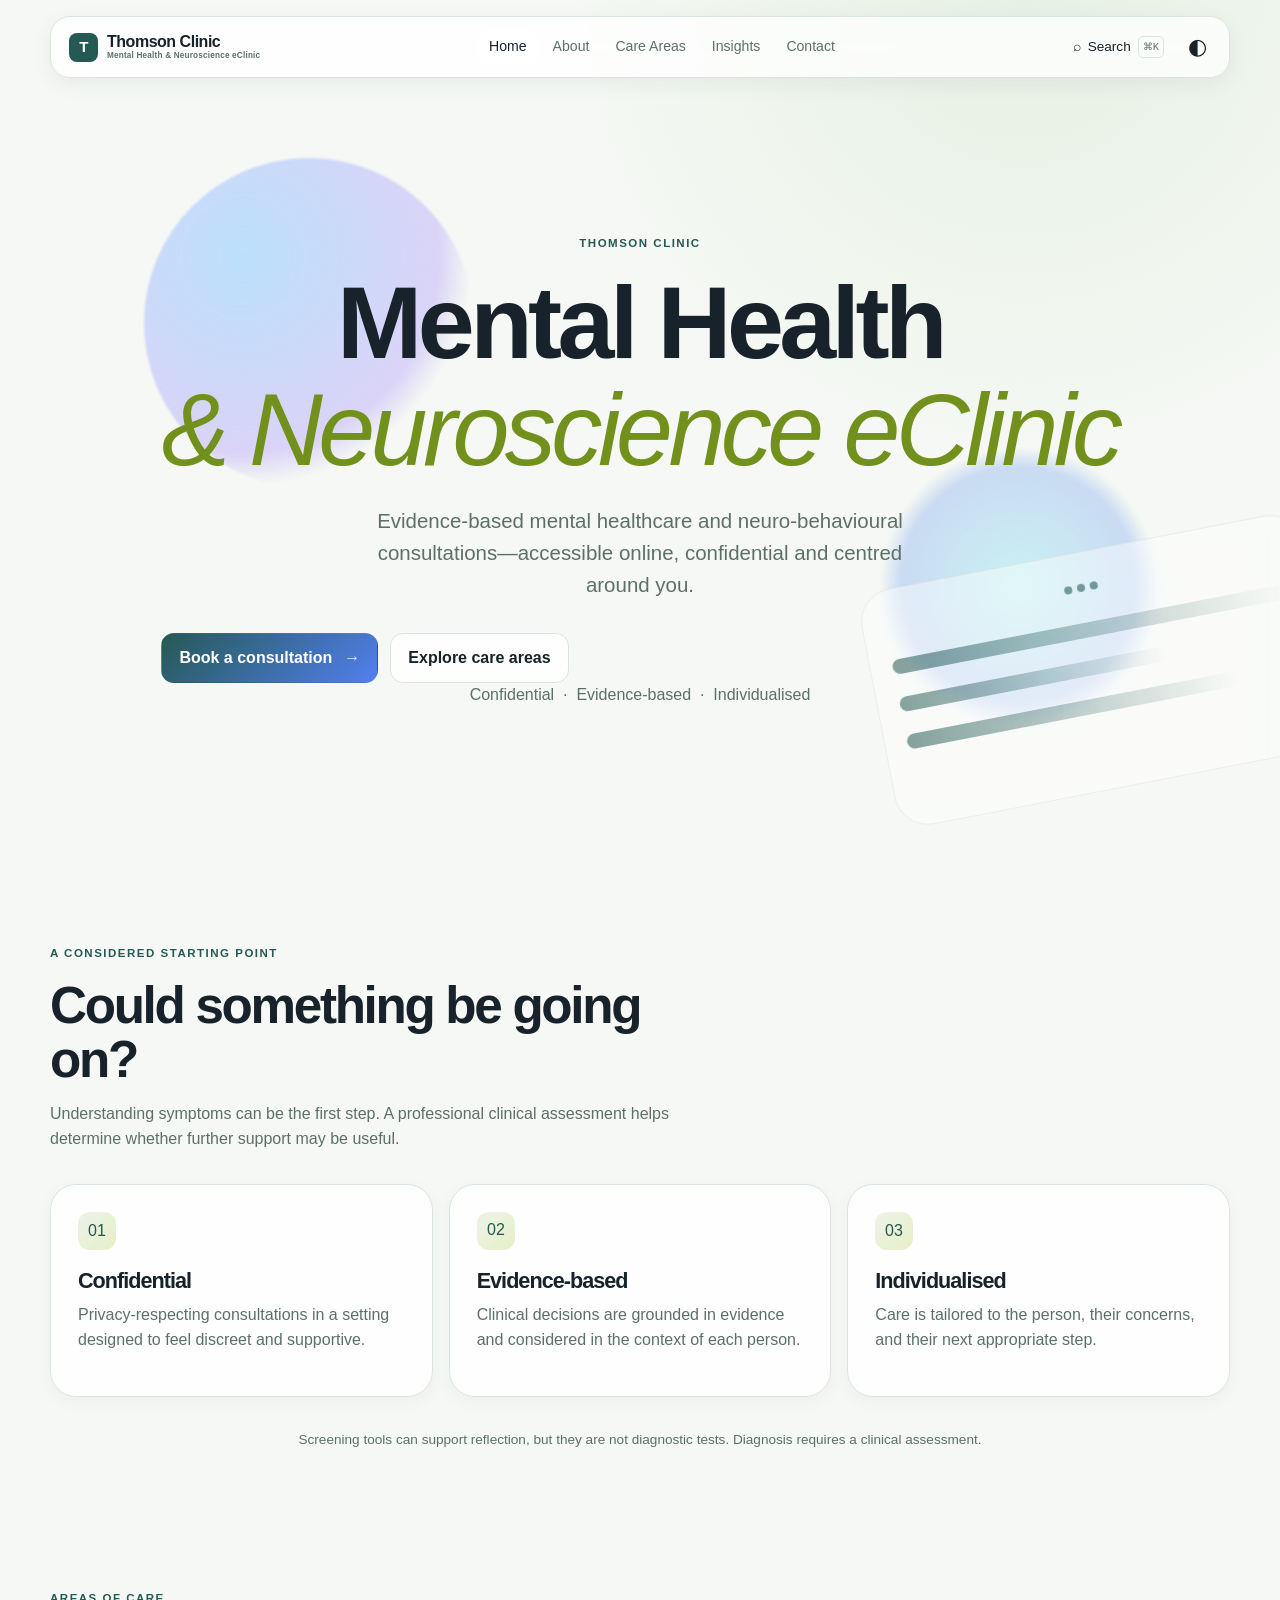
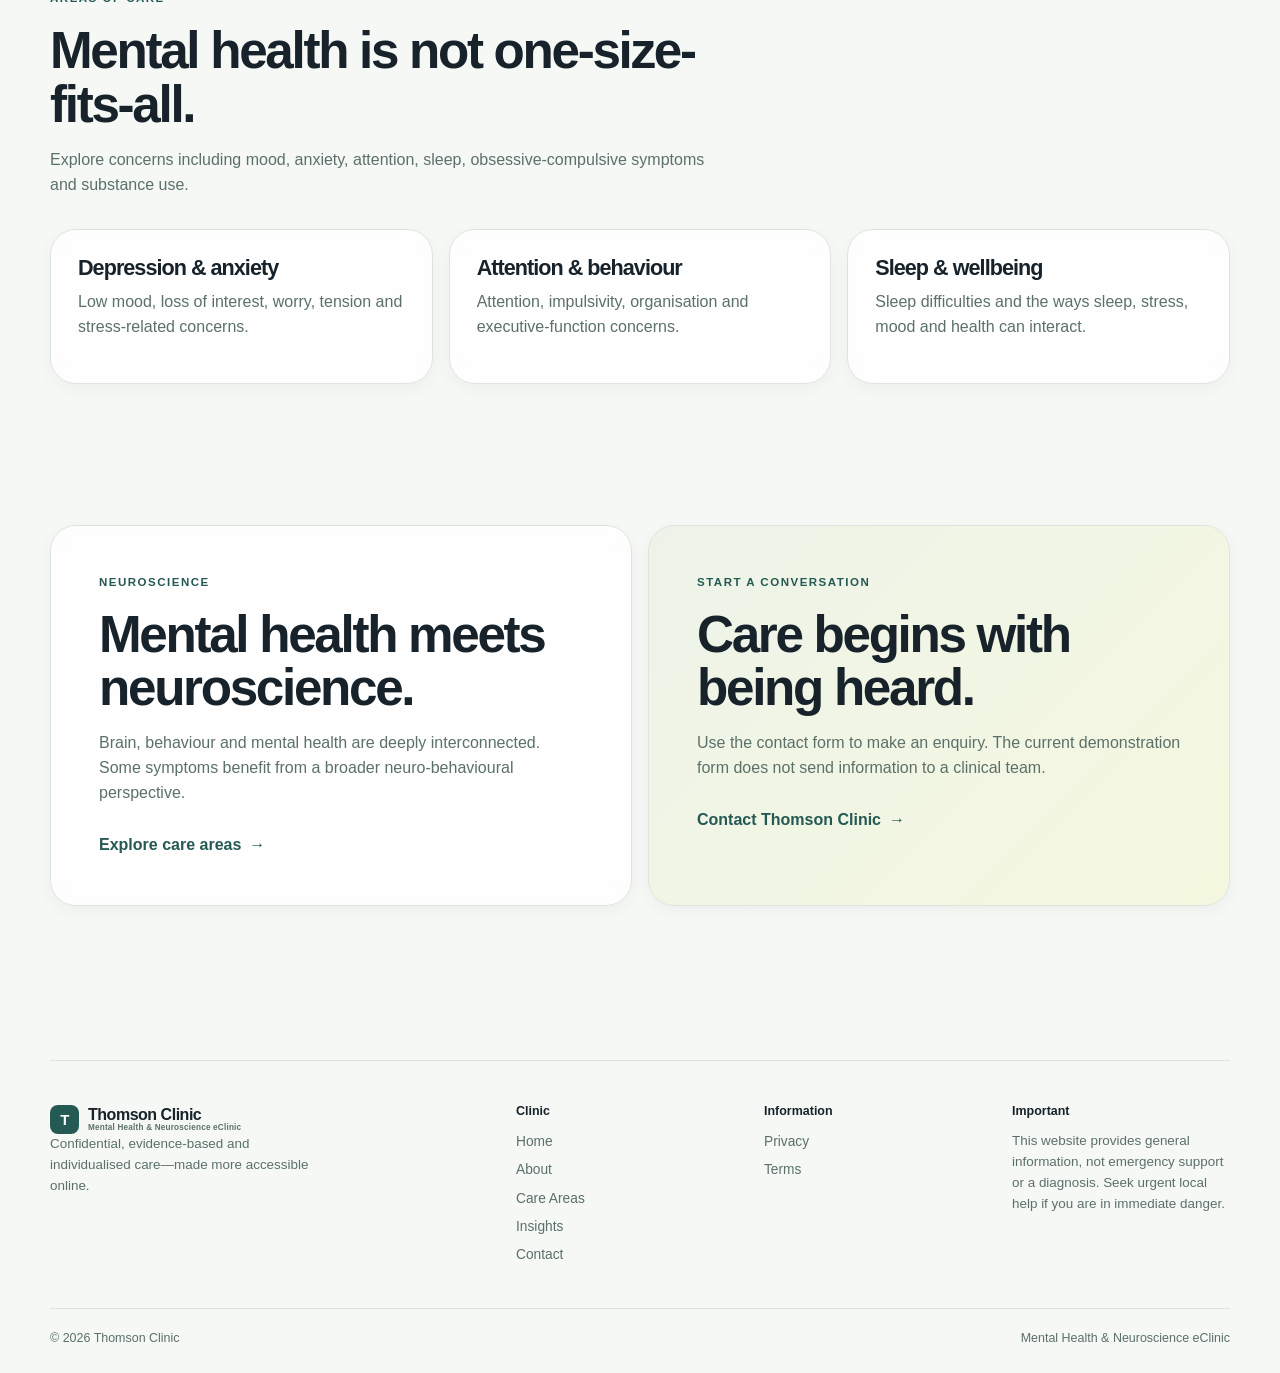
==== commit 65a02bc6: "a" ====
--- a/index.html
+++ b/index.html
@@ -1,61 +1 @@
-<!doctype html>
-<html lang="en">
-<head>
-  <meta charset="utf-8">
-  <meta name="viewport" content="width=device-width, initial-scale=1">
-  <meta name="description" content="Your Website — a digital space, reimagined.">
-  <title>Your Website — Home</title>
-  <link rel="stylesheet" href="assets/css/global.css">
-</head>
-<body data-page="index.html">
-  <div class="page-shell">
-    <div id="global-header"></div>
-    <main>
-      <section class="hero">
-        <div class="orb orb-one"></div>
-        <div class="orb orb-two"></div>
-        <div class="hero-copy reveal">
-          <p class="eyebrow">Welcome</p>
-          <h1>Your digital space.<br><em>Reimagined.</em></h1>
-          <p class="lede">A clean, intelligent and beautifully designed experience for the modern web.</p>
-          <div class="button-row">
-            <a class="button button-primary" href="pages/resources.html">Explore <span>→</span></a>
-            <a class="button button-secondary" href="pages/about.html">Learn More</a>
-          </div>
-        </div>
-        <div class="hero-glass-art" aria-hidden="true">
-          <div class="art-window"><i></i><i></i><i></i><div></div><div></div><div></div></div>
-        </div>
-      </section>
-
-      <section class="section">
-        <div class="section-heading">
-          <p class="eyebrow">Designed with intent</p>
-          <h2>Less noise. More possibility.</h2>
-          <p>Every detail makes room for the work, ideas, and people that matter.</p>
-        </div>
-        <div class="feature-grid">
-          <article class="glass-card"><span class="card-icon">◌</span><h3>Thoughtfully clear</h3><p>Information is organized with calm, so finding your next step feels natural.</p></article>
-          <article class="glass-card"><span class="card-icon">✦</span><h3>Built to adapt</h3><p>A considered foundation that grows gracefully as your needs evolve.</p></article>
-          <article class="glass-card"><span class="card-icon">↗</span><h3>Made for momentum</h3><p>Helpful resources and ideas, presented without getting in the way.</p></article>
-        </div>
-      </section>
-
-      <section class="section split-section">
-        <div class="glass-panel">
-          <p class="eyebrow">Explore</p><h2>A quieter place to make progress.</h2>
-          <p>Discover a flexible library of example resources that can become your own useful starting point.</p>
-          <a class="text-link" href="pages/resources.html">Visit resources <span>→</span></a>
-        </div>
-        <div class="glass-panel accent-panel">
-          <p class="eyebrow">About</p><h2>Crafted around what matters.</h2>
-          <p>Learn the principles behind this space and the thinking that keeps it useful, clear, and human.</p>
-          <a class="text-link" href="pages/about.html">Our approach <span>→</span></a>
-        </div>
-      </section>
-    </main>
-    <div id="global-footer"></div>
-  </div>
-  <script src="assets/js/layout.js" defer></script>
-</body>
-</html>
+<!doctype html><html lang="en"><head><meta charset="utf-8"><meta name="viewport" content="width=device-width,initial-scale=1"><meta name="description" content="Thomson Clinic — Mental Health and Neuroscience eClinic."><title>Thomson Clinic | Mental Health &amp; Neuroscience eClinic</title><link rel="stylesheet" href="assets/css/global.css"></head><body data-page="index.html"><div class="page-shell"><div id="global-header"></div><main><section class="hero"><div class="orb orb-one"></div><div class="orb orb-two"></div><div class="hero-copy"><p class="eyebrow">Thomson Clinic</p><h1>Mental Health<br><em>&amp; Neuroscience eClinic</em></h1><p class="lede">Evidence-based mental healthcare and neuro-behavioural consultations—accessible online, confidential and centred around you.</p><div class="button-row"><a class="button button-primary" href="pages/contact.html">Book a consultation <span>→</span></a><a class="button button-secondary" href="pages/resources.html">Explore care areas</a></div><p class="hero-footnote">Confidential&nbsp; · &nbsp;Evidence-based&nbsp; · &nbsp;Individualised</p></div><div class="hero-glass-art" aria-hidden="true"><div class="art-window"><i></i><i></i><i></i><div></div><div></div><div></div></div></div></section><section class="section"><div class="section-heading"><p class="eyebrow">A considered starting point</p><h2>Could something be going on?</h2><p>Understanding symptoms can be the first step. A professional clinical assessment helps determine whether further support may be useful.</p></div><div class="feature-grid"><article class="glass-card"><span class="card-icon">01</span><h3>Confidential</h3><p>Privacy-respecting consultations in a setting designed to feel discreet and supportive.</p></article><article class="glass-card"><span class="card-icon">02</span><h3>Evidence-based</h3><p>Clinical decisions are grounded in evidence and considered in the context of each person.</p></article><article class="glass-card"><span class="card-icon">03</span><h3>Individualised</h3><p>Care is tailored to the person, their concerns, and their next appropriate step.</p></article></div><p class="library-note">Screening tools can support reflection, but they are not diagnostic tests. Diagnosis requires a clinical assessment.</p></section><section class="section"><div class="section-heading"><p class="eyebrow">Areas of care</p><h2>Mental health is not one-size-fits-all.</h2><p>Explore concerns including mood, anxiety, attention, sleep, obsessive-compulsive symptoms and substance use.</p></div><div class="feature-grid"><article class="glass-card"><h3>Depression &amp; anxiety</h3><p>Low mood, loss of interest, worry, tension and stress-related concerns.</p></article><article class="glass-card"><h3>Attention &amp; behaviour</h3><p>Attention, impulsivity, organisation and executive-function concerns.</p></article><article class="glass-card"><h3>Sleep &amp; wellbeing</h3><p>Sleep difficulties and the ways sleep, stress, mood and health can interact.</p></article></div></section><section class="section split-section"><div class="glass-panel"><p class="eyebrow">Neuroscience</p><h2>Mental health meets neuroscience.</h2><p>Brain, behaviour and mental health are deeply interconnected. Some symptoms benefit from a broader neuro-behavioural perspective.</p><a class="text-link" href="pages/resources.html">Explore care areas <span>→</span></a></div><div class="glass-panel accent-panel"><p class="eyebrow">Start a conversation</p><h2>Care begins with being heard.</h2><p>Use the contact form to make an enquiry. The current demonstration form does not send information to a clinical team.</p><a class="text-link" href="pages/contact.html">Contact Thomson Clinic <span>→</span></a></div></section></main><div id="global-footer"></div></div><script src="assets/js/layout.js" defer></script></body></html>
--- a/assets/css/global.css
+++ b/assets/css/global.css
@@ -31,3 +31,9 @@
 /* 20. Responsive */
 @media(max-width:760px){.site-header,main,.site-footer{width:min(calc(100% - 28px),var(--max))}#global-header{height:82px;padding-top:10px}.site-header{top:10px;height:58px}.desktop-nav,.theme-wrap{display:none}.menu-button{display:block;position:relative}.menu-button span{position:absolute;left:10px;width:16px;height:1.5px;background:currentColor;transition:.2s}.menu-button span:first-child{transform:translateY(-4px)}.menu-button span:last-child{transform:translateY(4px)}.mobile-menu,.mobile-backdrop{display:block}.search-label,.search-trigger kbd{display:none}.hero{min-height:570px}.hero-glass-art{width:74vw;right:-22%;bottom:4%;opacity:.4}.feature-grid,.split-section,.two-column,.contact-layout,.featured-article{grid-template-columns:1fr}.feature-grid,.article-grid{gap:12px}.resource-grid{grid-template-columns:1fr;gap:12px}.article-grid{grid-template-columns:1fr}.footer-grid{grid-template-columns:1fr 1fr;gap:24px}.footer-brand{grid-column:1/-1}.footer-bottom{gap:6px;flex-direction:column}.form-row{grid-template-columns:1fr}.search-heading span:last-child{display:none}}
 @media(max-width:390px){.site-header{padding-left:12px}.brand{font-size:.9rem}.header-actions{gap:2px}.hero{min-height:530px}.button-row{justify-content:center}}
+
+/* Thomson Clinic identity */
+:root{--bg:#f5f8f4;--surface:rgba(255,255,255,.76);--surface-solid:#fff;--text:#17222a;--muted:#5c706a;--line:#dce5dd;--accent:#255953;--accent-2:#71901c;--lime:#a5bf4c;--shadow:0 18px 48px rgba(26,67,60,.12)}
+:root[data-theme="dark"]{--bg:#10211f;--surface:rgba(25,50,46,.76);--surface-solid:#19322e;--text:#f2f7f2;--muted:#afc0b8;--line:rgba(224,240,225,.16);--accent:#c9df79;--accent-2:#c9df79;--lime:#c9df79}
+@media(prefers-color-scheme:dark){:root:not([data-theme="light"]):not([data-theme="dark"]){--bg:#10211f;--surface:rgba(25,50,46,.76);--surface-solid:#19322e;--text:#f2f7f2;--muted:#afc0b8;--line:rgba(224,240,225,.16);--accent:#c9df79;--accent-2:#c9df79;--lime:#c9df79}}
+body{background:radial-gradient(circle at 80% 0,#dcebd899,transparent 28rem),var(--bg)}.brand small{display:block;margin-top:1px;color:var(--muted);font-size:.51rem;font-weight:650;letter-spacing:.025em}.brand-mark{width:29px;height:29px;background:var(--accent);font-size:15px}.clinic-brand{line-height:1.04}.card-icon{background:linear-gradient(135deg,#edf3e9,#e6efc7);color:var(--accent)}.accent-panel{background:linear-gradient(135deg,#edf3e9,#f5f8df)}
